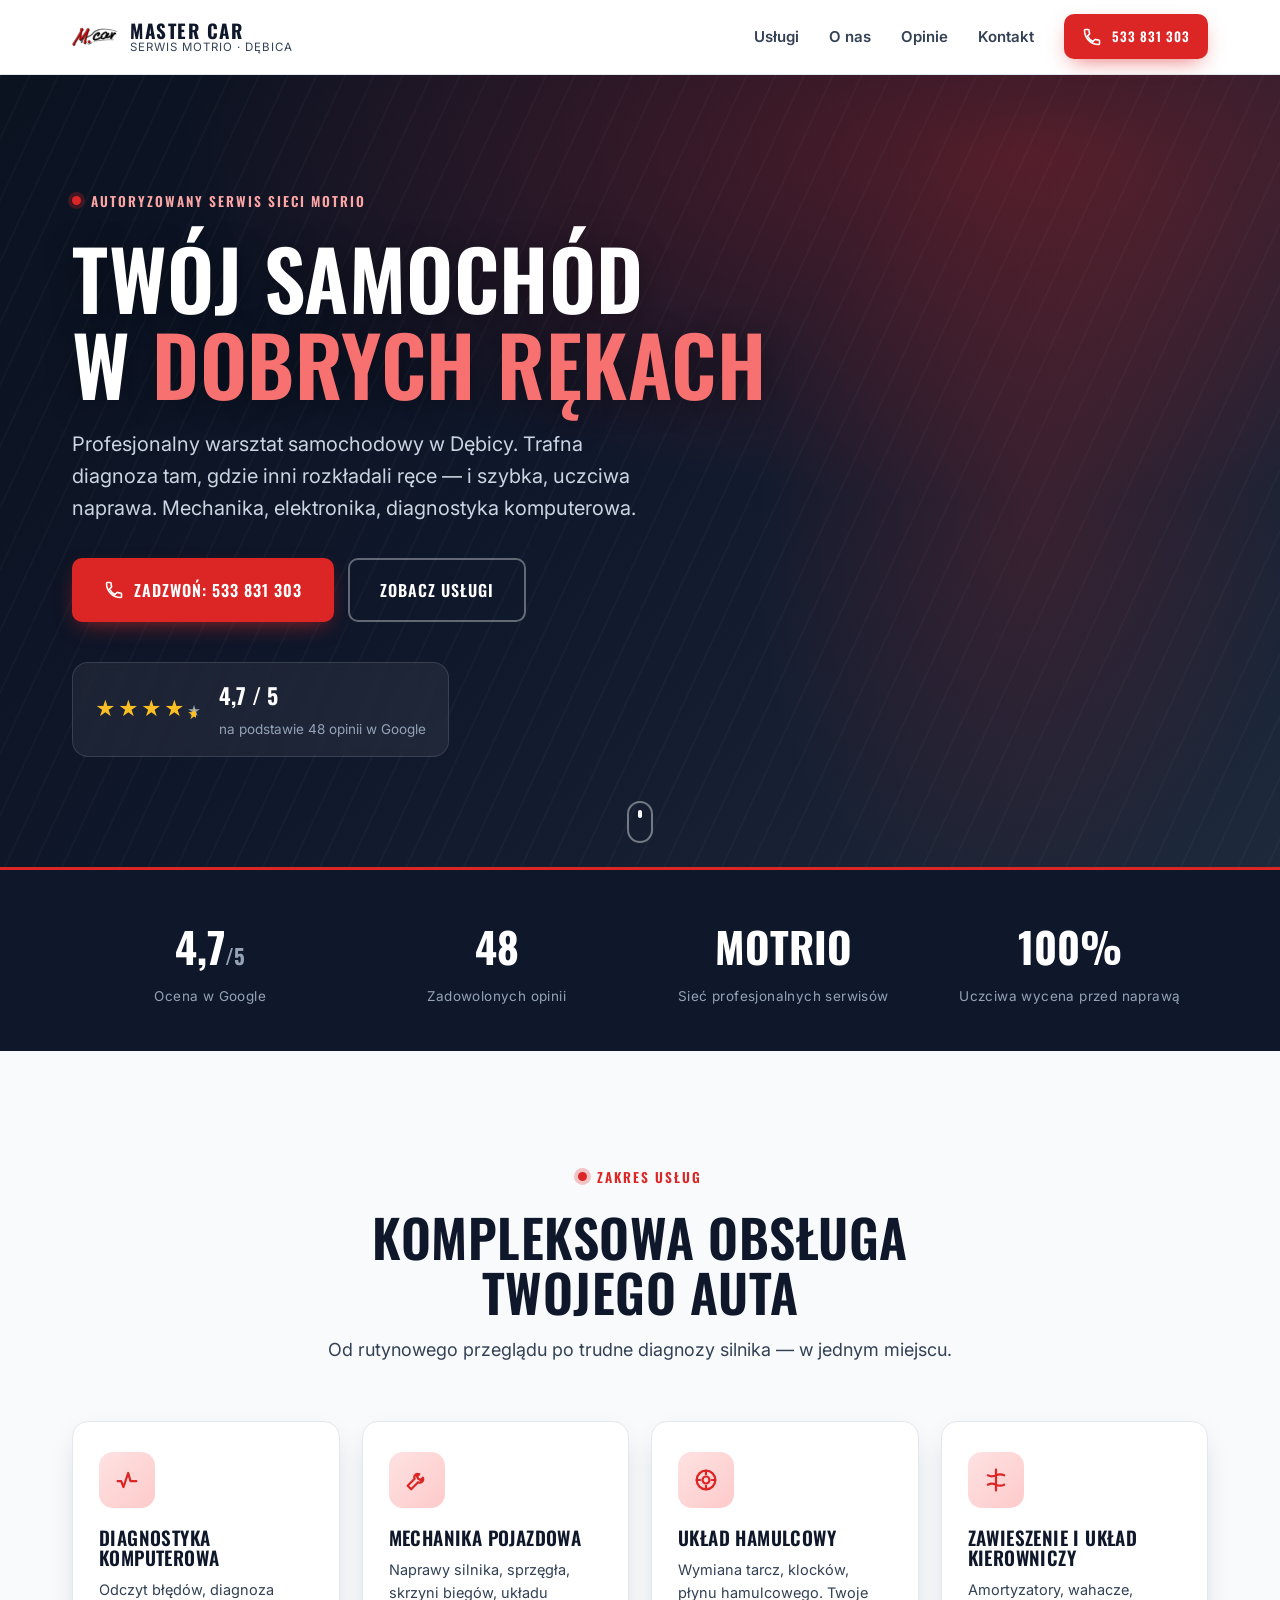
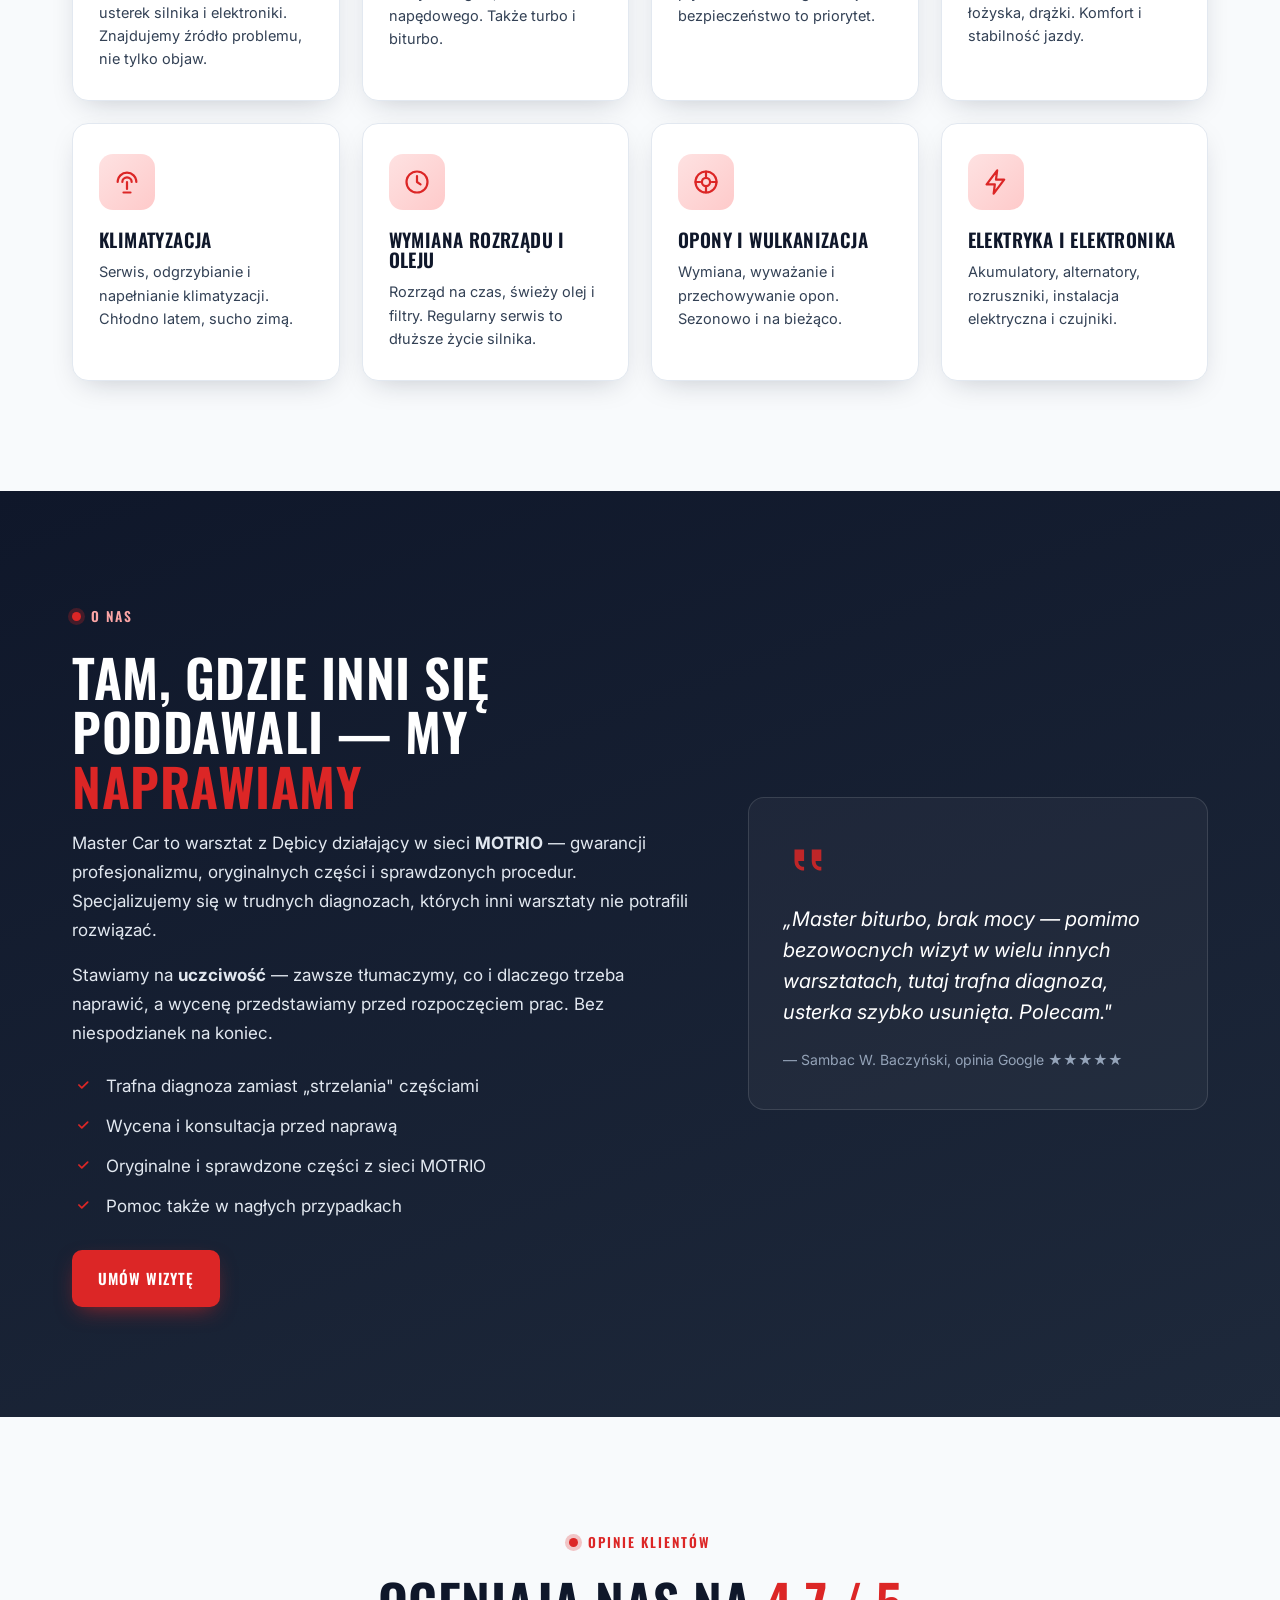
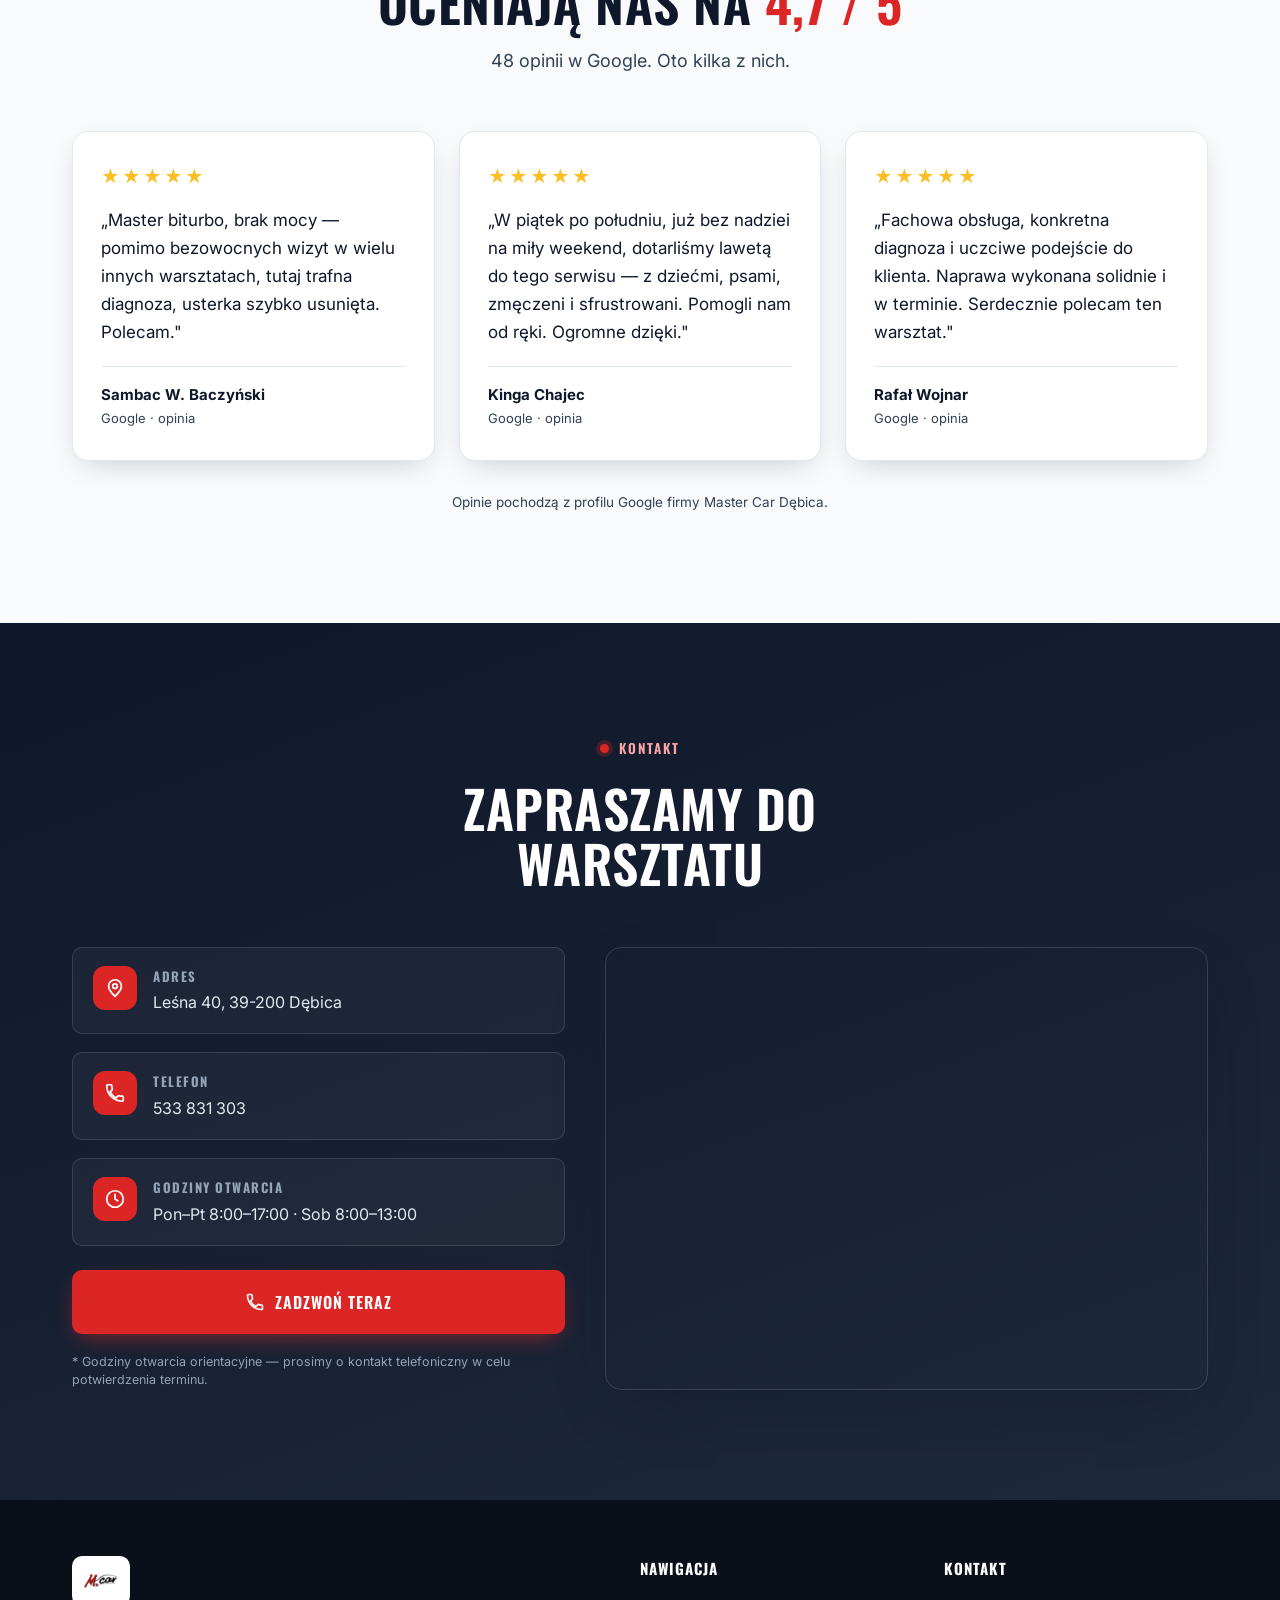
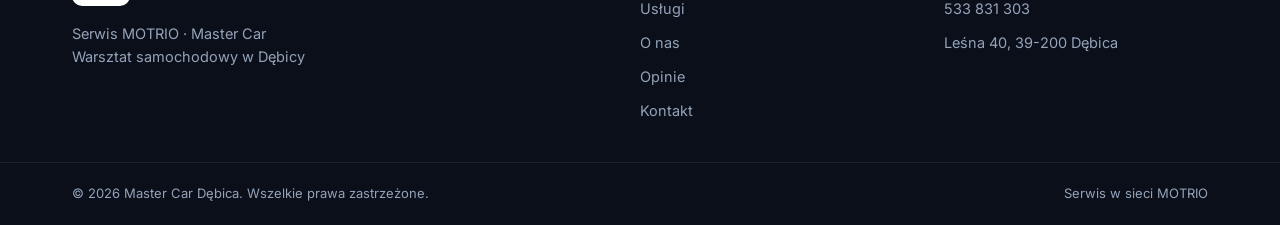
==== index.html @ 5bd270a4 "Strona Serwis MOTRIO - Master Car Debica" ====
<!DOCTYPE html>
<html lang="pl">
<head>
<meta charset="UTF-8">
<meta name="viewport" content="width=device-width, initial-scale=1">
<title>Serwis MOTRIO · Master Car Dębica — Warsztat samochodowy</title>
<meta name="description" content="Master Car w Dębicy — autoryzowany serwis MOTRIO. Diagnostyka komputerowa, mechanika, hamulce, klimatyzacja, rozrząd, opony. Leśna 40, Dębica. Tel. 533 831 303. Ocena 4,7/5 w Google.">
<meta name="theme-color" content="#0F172A">

<meta property="og:title" content="Serwis MOTRIO · Master Car Dębica">
<meta property="og:description" content="Profesjonalny warsztat samochodowy w Dębicy. Trafna diagnoza, szybka naprawa. Ocena 4,7/5 w Google.">
<meta property="og:type" content="website">
<meta property="og:image" content="assets/logo.png">

<link rel="icon" type="image/png" href="assets/logo.png">
<link rel="preconnect" href="https://fonts.googleapis.com">
<link rel="preconnect" href="https://fonts.gstatic.com" crossorigin>
<link href="https://fonts.googleapis.com/css2?family=Inter:wght@400;500;600;700&family=Oswald:wght@500;600;700&display=swap" rel="stylesheet">
<link rel="stylesheet" href="styles.css">

<script type="application/ld+json">
{
  "@context": "https://schema.org",
  "@type": "AutoRepair",
  "name": "Serwis MOTRIO - Master Car Dębica",
  "image": "assets/logo.png",
  "telephone": "+48533831303",
  "address": {
    "@type": "PostalAddress",
    "streetAddress": "Leśna 40",
    "postalCode": "39-200",
    "addressLocality": "Dębica",
    "addressCountry": "PL"
  },
  "aggregateRating": {
    "@type": "AggregateRating",
    "ratingValue": "4.7",
    "reviewCount": "48"
  },
  "priceRange": "$$"
}
</script>
</head>
<body>

<!-- ========== NAV ========== -->
<header class="nav" id="top">
  <div class="container nav__inner">
    <a href="#top" class="brand" aria-label="Master Car — strona główna">
      <img src="assets/logo.png" alt="Logo M.car — Master Car Dębica" class="brand__logo">
      <span class="brand__text">
        <strong>MASTER CAR</strong>
        <small>Serwis MOTRIO · Dębica</small>
      </span>
    </a>

    <nav class="nav__links" id="menu" aria-label="Menu główne">
      <a href="#uslugi">Usługi</a>
      <a href="#o-nas">O nas</a>
      <a href="#opinie">Opinie</a>
      <a href="#kontakt">Kontakt</a>
      <a href="tel:+48533831303" class="btn btn--accent btn--sm nav__cta">
        <svg viewBox="0 0 24 24" aria-hidden="true" class="ico"><path d="M6.6 10.8a15.5 15.5 0 0 0 6.6 6.6l2.2-2.2a1 1 0 0 1 1-.24 11.4 11.4 0 0 0 3.6.58 1 1 0 0 1 1 1V20a1 1 0 0 1-1 1A17 17 0 0 1 3 4a1 1 0 0 1 1-1h3.5a1 1 0 0 1 1 1 11.4 11.4 0 0 0 .58 3.6 1 1 0 0 1-.24 1z"/></svg>
        533 831 303
      </a>
    </nav>

    <button class="nav__toggle" id="navToggle" aria-label="Otwórz menu" aria-expanded="false" aria-controls="menu">
      <span></span><span></span><span></span>
    </button>
  </div>
</header>

<main>

<!-- ========== HERO ========== -->
<section class="hero">
  <div class="hero__bg" aria-hidden="true"></div>
  <div class="container hero__inner">
    <div class="reveal">
      <span class="eyebrow"><span class="dot"></span> Autoryzowany serwis sieci MOTRIO</span>
      <h1 class="hero__title">Twój samochód<br>w <span class="accent">dobrych rękach</span></h1>
      <p class="hero__lead">
        Profesjonalny warsztat samochodowy w Dębicy. Trafna diagnoza tam, gdzie inni
        rozkładali ręce — i szybka, uczciwa naprawa. Mechanika, elektronika, diagnostyka komputerowa.
      </p>
      <div class="hero__actions">
        <a href="tel:+48533831303" class="btn btn--accent btn--lg">
          <svg viewBox="0 0 24 24" aria-hidden="true" class="ico"><path d="M6.6 10.8a15.5 15.5 0 0 0 6.6 6.6l2.2-2.2a1 1 0 0 1 1-.24 11.4 11.4 0 0 0 3.6.58 1 1 0 0 1 1 1V20a1 1 0 0 1-1 1A17 17 0 0 1 3 4a1 1 0 0 1 1-1h3.5a1 1 0 0 1 1 1 11.4 11.4 0 0 0 .58 3.6 1 1 0 0 1-.24 1z"/></svg>
          Zadzwoń: 533 831 303
        </a>
        <a href="#uslugi" class="btn btn--ghost btn--lg">Zobacz usługi</a>
      </div>

      <div class="hero__rating">
        <div class="stars" aria-hidden="true">★★★★<span class="stars__half">★</span></div>
        <div>
          <strong>4,7 / 5</strong>
          <span>na podstawie 48 opinii w Google</span>
        </div>
      </div>
    </div>
  </div>
  <a href="#zaufanie" class="scrolldown" aria-label="Przewiń w dół"><span></span></a>
</section>

<!-- ========== TRUST BAR ========== -->
<section class="trust" id="zaufanie">
  <div class="container trust__grid">
    <div class="trust__item reveal">
      <span class="trust__num">4,7<small>/5</small></span>
      <span class="trust__label">Ocena w Google</span>
    </div>
    <div class="trust__item reveal">
      <span class="trust__num">48</span>
      <span class="trust__label">Zadowolonych opinii</span>
    </div>
    <div class="trust__item reveal">
      <span class="trust__num">MOTRIO</span>
      <span class="trust__label">Sieć profesjonalnych serwisów</span>
    </div>
    <div class="trust__item reveal">
      <span class="trust__num">100%</span>
      <span class="trust__label">Uczciwa wycena przed naprawą</span>
    </div>
  </div>
</section>

<!-- ========== USŁUGI ========== -->
<section class="section" id="uslugi">
  <div class="container">
    <header class="section__head reveal">
      <span class="eyebrow"><span class="dot"></span> Zakres usług</span>
      <h2 class="section__title">Kompleksowa obsługa<br>Twojego auta</h2>
      <p class="section__sub">Od rutynowego przeglądu po trudne diagnozy silnika — w jednym miejscu.</p>
    </header>

    <div class="cards">
      <article class="card reveal">
        <div class="card__ico"><svg viewBox="0 0 24 24" aria-hidden="true"><path d="M4 13h3l2 5 4-12 2 7h5"/></svg></div>
        <h3>Diagnostyka komputerowa</h3>
        <p>Odczyt błędów, diagnoza usterek silnika i elektroniki. Znajdujemy źródło problemu, nie tylko objaw.</p>
      </article>

      <article class="card reveal">
        <div class="card__ico"><svg viewBox="0 0 24 24" aria-hidden="true"><path d="M14 7a3 3 0 0 0-4 4l-6 6 3 3 6-6a3 3 0 0 0 4-4l-2 2-2-1-1-2 2-2z"/></svg></div>
        <h3>Mechanika pojazdowa</h3>
        <p>Naprawy silnika, sprzęgła, skrzyni biegów, układu napędowego. Także turbo i biturbo.</p>
      </article>

      <article class="card reveal">
        <div class="card__ico"><svg viewBox="0 0 24 24" aria-hidden="true"><circle cx="12" cy="12" r="8"/><circle cx="12" cy="12" r="3"/><path d="M12 4v3M12 17v3M4 12h3M17 12h3"/></svg></div>
        <h3>Układ hamulcowy</h3>
        <p>Wymiana tarcz, klocków, płynu hamulcowego. Twoje bezpieczeństwo to priorytet.</p>
      </article>

      <article class="card reveal">
        <div class="card__ico"><svg viewBox="0 0 24 24" aria-hidden="true"><path d="M12 3v18M5 8c2 1 5 1 7 0s5-1 7 0M5 16c2-1 5-1 7 0s5 1 7 0"/></svg></div>
        <h3>Zawieszenie i układ kierowniczy</h3>
        <p>Amortyzatory, wahacze, łożyska, drążki. Komfort i stabilność jazdy.</p>
      </article>

      <article class="card reveal">
        <div class="card__ico"><svg viewBox="0 0 24 24" aria-hidden="true"><path d="M4 12a8 8 0 0 1 16 0M8 12a4 4 0 0 1 8 0M12 12v6M9 21h6"/></svg></div>
        <h3>Klimatyzacja</h3>
        <p>Serwis, odgrzybianie i napełnianie klimatyzacji. Chłodno latem, sucho zimą.</p>
      </article>

      <article class="card reveal">
        <div class="card__ico"><svg viewBox="0 0 24 24" aria-hidden="true"><circle cx="12" cy="12" r="9"/><path d="M12 7v5l3 2"/></svg></div>
        <h3>Wymiana rozrządu i oleju</h3>
        <p>Rozrząd na czas, świeży olej i filtry. Regularny serwis to dłuższe życie silnika.</p>
      </article>

      <article class="card reveal">
        <div class="card__ico"><svg viewBox="0 0 24 24" aria-hidden="true"><circle cx="12" cy="12" r="9"/><circle cx="12" cy="12" r="3.5"/><path d="M12 3v4M12 17v4M3 12h4M17 12h4"/></svg></div>
        <h3>Opony i wulkanizacja</h3>
        <p>Wymiana, wyważanie i przechowywanie opon. Sezonowo i na bieżąco.</p>
      </article>

      <article class="card reveal">
        <div class="card__ico"><svg viewBox="0 0 24 24" aria-hidden="true"><path d="M13 2 4 14h7l-1 8 9-12h-7z"/></svg></div>
        <h3>Elektryka i elektronika</h3>
        <p>Akumulatory, alternatory, rozruszniki, instalacja elektryczna i czujniki.</p>
      </article>
    </div>
  </div>
</section>

<!-- ========== O NAS ========== -->
<section class="section section--dark" id="o-nas">
  <div class="container about">
    <div class="about__text reveal">
      <span class="eyebrow"><span class="dot"></span> O nas</span>
      <h2 class="section__title">Tam, gdzie inni się<br>poddawali — my <span class="accent">naprawiamy</span></h2>
      <p>
        Master Car to warsztat z Dębicy działający w sieci <strong>MOTRIO</strong> — gwarancji
        profesjonalizmu, oryginalnych części i sprawdzonych procedur. Specjalizujemy się
        w trudnych diagnozach, których inni warsztaty nie potrafili rozwiązać.
      </p>
      <p>
        Stawiamy na <strong>uczciwość</strong> — zawsze tłumaczymy, co i dlaczego trzeba naprawić,
        a wycenę przedstawiamy przed rozpoczęciem prac. Bez niespodzianek na koniec.
      </p>
      <ul class="checks">
        <li>Trafna diagnoza zamiast „strzelania" częściami</li>
        <li>Wycena i konsultacja przed naprawą</li>
        <li>Oryginalne i sprawdzone części z sieci MOTRIO</li>
        <li>Pomoc także w nagłych przypadkach</li>
      </ul>
      <a href="#kontakt" class="btn btn--accent">Umów wizytę</a>
    </div>
    <aside class="about__card reveal">
      <div class="quote">
        <svg viewBox="0 0 24 24" aria-hidden="true" class="quote__mark"><path d="M7 7h4v6H8c0 2 1 3 3 3v2c-3 0-5-2-5-5V7zm9 0h4v6h-3c0 2 1 3 3 3v2c-3 0-5-2-5-5V7z"/></svg>
        <p>„Master biturbo, brak mocy — pomimo bezowocnych wizyt w wielu innych warsztatach,
        tutaj trafna diagnoza, usterka szybko usunięta. Polecam."</p>
        <footer>— Sambac W. Baczyński, opinia Google ★★★★★</footer>
      </div>
    </aside>
  </div>
</section>

<!-- ========== OPINIE ========== -->
<section class="section" id="opinie">
  <div class="container">
    <header class="section__head reveal">
      <span class="eyebrow"><span class="dot"></span> Opinie klientów</span>
      <h2 class="section__title">Oceniają nas na <span class="accent">4,7 / 5</span></h2>
      <p class="section__sub">48 opinii w Google. Oto kilka z nich.</p>
    </header>

    <div class="reviews">
      <article class="review reveal">
        <div class="stars" aria-hidden="true">★★★★★</div>
        <p>„Master biturbo, brak mocy — pomimo bezowocnych wizyt w wielu innych warsztatach,
        tutaj trafna diagnoza, usterka szybko usunięta. Polecam."</p>
        <footer><strong>Sambac W. Baczyński</strong><span>Google · opinia</span></footer>
      </article>

      <article class="review reveal">
        <div class="stars" aria-hidden="true">★★★★★</div>
        <p>„W piątek po południu, już bez nadziei na miły weekend, dotarliśmy lawetą do tego
        serwisu — z dziećmi, psami, zmęczeni i sfrustrowani. Pomogli nam od ręki. Ogromne dzięki."</p>
        <footer><strong>Kinga Chajec</strong><span>Google · opinia</span></footer>
      </article>

      <article class="review reveal">
        <div class="stars" aria-hidden="true">★★★★★</div>
        <p>„Fachowa obsługa, konkretna diagnoza i uczciwe podejście do klienta. Naprawa wykonana
        solidnie i w terminie. Serdecznie polecam ten warsztat."</p>
        <footer><strong>Rafał Wojnar</strong><span>Google · opinia</span></footer>
      </article>
    </div>
    <p class="reviews__note reveal">Opinie pochodzą z profilu Google firmy Master Car Dębica.</p>
  </div>
</section>

<!-- ========== KONTAKT ========== -->
<section class="section section--dark" id="kontakt">
  <div class="container">
    <header class="section__head reveal">
      <span class="eyebrow"><span class="dot"></span> Kontakt</span>
      <h2 class="section__title">Zapraszamy do<br>warsztatu</h2>
    </header>

    <div class="contact">
      <div class="contact__info reveal">
        <a class="info" href="https://maps.google.com/?q=Le%C5%9Bna+40,+39-200+D%C4%99bica" target="_blank" rel="noopener">
          <span class="info__ico"><svg viewBox="0 0 24 24" aria-hidden="true"><path d="M12 21s7-6.5 7-11a7 7 0 0 0-14 0c0 4.5 7 11 7 11z"/><circle cx="12" cy="10" r="2.5"/></svg></span>
          <span><strong>Adres</strong>Leśna 40, 39-200 Dębica</span>
        </a>
        <a class="info" href="tel:+48533831303">
          <span class="info__ico"><svg viewBox="0 0 24 24" aria-hidden="true"><path d="M6.6 10.8a15.5 15.5 0 0 0 6.6 6.6l2.2-2.2a1 1 0 0 1 1-.24 11.4 11.4 0 0 0 3.6.58 1 1 0 0 1 1 1V20a1 1 0 0 1-1 1A17 17 0 0 1 3 4a1 1 0 0 1 1-1h3.5a1 1 0 0 1 1 1 11.4 11.4 0 0 0 .58 3.6 1 1 0 0 1-.24 1z"/></svg></span>
          <span><strong>Telefon</strong>533 831 303</span>
        </a>
        <div class="info">
          <span class="info__ico"><svg viewBox="0 0 24 24" aria-hidden="true"><circle cx="12" cy="12" r="9"/><path d="M12 7v5l3 2"/></svg></span>
          <span><strong>Godziny otwarcia</strong>Pon–Pt 8:00–17:00 · Sob 8:00–13:00</span>
        </div>
        <a href="tel:+48533831303" class="btn btn--accent btn--lg contact__cta">
          <svg viewBox="0 0 24 24" aria-hidden="true" class="ico"><path d="M6.6 10.8a15.5 15.5 0 0 0 6.6 6.6l2.2-2.2a1 1 0 0 1 1-.24 11.4 11.4 0 0 0 3.6.58 1 1 0 0 1 1 1V20a1 1 0 0 1-1 1A17 17 0 0 1 3 4a1 1 0 0 1 1-1h3.5a1 1 0 0 1 1 1 11.4 11.4 0 0 0 .58 3.6 1 1 0 0 1-.24 1z"/></svg>
          Zadzwoń teraz
        </a>
        <p class="contact__small">* Godziny otwarcia orientacyjne — prosimy o kontakt telefoniczny w celu potwierdzenia terminu.</p>
      </div>

      <div class="contact__map reveal">
        <iframe
          title="Mapa dojazdu — Master Car, Leśna 40, Dębica"
          src="https://www.google.com/maps?q=Le%C5%9Bna%2040,%2039-200%20D%C4%99bica&output=embed"
          loading="lazy" referrerpolicy="no-referrer-when-downgrade"></iframe>
      </div>
    </div>
  </div>
</section>

</main>

<!-- ========== FOOTER ========== -->
<footer class="footer">
  <div class="container footer__inner">
    <div class="footer__brand">
      <img src="assets/logo.png" alt="Master Car" class="footer__logo">
      <p>Serwis MOTRIO · Master Car<br>Warsztat samochodowy w Dębicy</p>
    </div>
    <div class="footer__col">
      <strong>Nawigacja</strong>
      <a href="#uslugi">Usługi</a>
      <a href="#o-nas">O nas</a>
      <a href="#opinie">Opinie</a>
      <a href="#kontakt">Kontakt</a>
    </div>
    <div class="footer__col">
      <strong>Kontakt</strong>
      <a href="tel:+48533831303">533 831 303</a>
      <a href="https://maps.google.com/?q=Le%C5%9Bna+40,+39-200+D%C4%99bica" target="_blank" rel="noopener">Leśna 40, 39-200 Dębica</a>
    </div>
  </div>
  <div class="footer__bar">
    <div class="container">
      <span>© <span id="year"></span> Master Car Dębica. Wszelkie prawa zastrzeżone.</span>
      <span>Serwis w sieci MOTRIO</span>
    </div>
  </div>
</footer>

<script src="script.js"></script>
</body>
</html>
---- styles.css ----
/* ============================================================
   Master Car · Serwis MOTRIO Dębica — styles
   ============================================================ */
:root{
  --primary:#1E293B;
  --primary-d:#0F172A;
  --secondary:#334155;
  --accent:#DC2626;
  --accent-d:#B91C1C;
  --bg:#F8FAFC;
  --fg:#0F172A;
  --muted:#E9EDF1;
  --border:#E2E8F0;
  --on-dark:#E2E8F0;
  --on-dark-mut:#94A3B8;
  --star:#FBBF24;
  --shadow:0 10px 30px -12px rgba(15,23,42,.25);
  --shadow-lg:0 24px 60px -20px rgba(15,23,42,.45);
  --radius:16px;
  --radius-sm:10px;
  --maxw:1180px;
  --ease:cubic-bezier(.22,.61,.36,1);
}

*{box-sizing:border-box;margin:0;padding:0}
html{scroll-behavior:smooth;-webkit-text-size-adjust:100%}
body{
  font-family:'Inter',system-ui,-apple-system,Segoe UI,Roboto,sans-serif;
  color:var(--fg);background:var(--bg);
  line-height:1.65;font-size:17px;
  overflow-x:hidden;
}
img{max-width:100%;display:block}
a{color:inherit;text-decoration:none}
h1,h2,h3{font-family:'Oswald',Impact,sans-serif;font-weight:600;line-height:1.05;letter-spacing:.5px;text-transform:uppercase}
.container{width:100%;max-width:var(--maxw);margin:0 auto;padding:0 22px}
.ico{width:20px;height:20px;flex:none}
svg{stroke:currentColor;fill:none;stroke-width:1.9;stroke-linecap:round;stroke-linejoin:round}

/* ---------- Buttons ---------- */
.btn{
  display:inline-flex;align-items:center;gap:10px;justify-content:center;
  font-family:'Oswald',sans-serif;font-weight:600;letter-spacing:1px;text-transform:uppercase;
  font-size:15px;padding:14px 24px;border-radius:var(--radius-sm);
  cursor:pointer;border:2px solid transparent;
  transition:transform .2s var(--ease),background .25s var(--ease),box-shadow .25s var(--ease),color .25s var(--ease);
  will-change:transform;
}
.btn:focus-visible{outline:3px solid var(--accent);outline-offset:3px}
.btn--accent{background:var(--accent);color:#fff;box-shadow:0 8px 22px -8px rgba(220,38,38,.7)}
.btn--accent:hover{background:var(--accent-d);transform:translateY(-2px);box-shadow:0 14px 30px -8px rgba(220,38,38,.75)}
.btn--ghost{background:transparent;color:#fff;border-color:rgba(255,255,255,.35)}
.btn--ghost:hover{background:rgba(255,255,255,.12);border-color:#fff;transform:translateY(-2px)}
.btn--lg{padding:17px 30px;font-size:16px}
.btn--sm{padding:10px 16px;font-size:13px}

/* ---------- Nav ---------- */
.nav{
  position:sticky;top:0;z-index:100;
  background:rgba(255,255,255,.88);backdrop-filter:blur(12px);
  border-bottom:1px solid var(--border);
  transition:box-shadow .3s var(--ease);
}
.nav.is-scrolled{box-shadow:0 6px 24px -16px rgba(15,23,42,.5)}
.nav__inner{display:flex;align-items:center;justify-content:space-between;height:74px}
.brand{display:flex;align-items:center;gap:12px}
.brand__logo{height:46px;width:auto}
.brand__text{display:flex;flex-direction:column;line-height:1.1}
.brand__text strong{font-family:'Oswald',sans-serif;font-size:19px;letter-spacing:1.5px;color:var(--primary-d)}
.brand__text small{font-size:11.5px;letter-spacing:1px;color:var(--secondary);text-transform:uppercase}
.nav__links{display:flex;align-items:center;gap:30px}
.nav__links>a:not(.btn){font-weight:600;font-size:15px;color:var(--secondary);position:relative;padding:4px 0;transition:color .2s}
.nav__links>a:not(.btn)::after{content:"";position:absolute;left:0;bottom:-2px;width:0;height:2px;background:var(--accent);transition:width .25s var(--ease)}
.nav__links>a:not(.btn):hover{color:var(--primary-d)}
.nav__links>a:not(.btn):hover::after{width:100%}
.nav__toggle{display:none;flex-direction:column;gap:5px;background:none;border:0;cursor:pointer;padding:10px}
.nav__toggle span{width:26px;height:2.5px;background:var(--primary-d);border-radius:2px;transition:.3s var(--ease)}
.nav__toggle[aria-expanded="true"] span:nth-child(1){transform:translateY(7.5px) rotate(45deg)}
.nav__toggle[aria-expanded="true"] span:nth-child(2){opacity:0}
.nav__toggle[aria-expanded="true"] span:nth-child(3){transform:translateY(-7.5px) rotate(-45deg)}

/* ---------- Hero ---------- */
.hero{position:relative;color:#fff;overflow:hidden;display:flex;align-items:center;min-height:clamp(560px,88vh,820px)}
.hero__bg{
  position:absolute;inset:0;z-index:0;
  background:
    radial-gradient(120% 80% at 80% 10%,rgba(220,38,38,.32),transparent 55%),
    linear-gradient(135deg,#0B1220 0%,#0F172A 45%,#1E293B 100%);
}
.hero__bg::before{
  content:"";position:absolute;inset:0;
  background-image:repeating-linear-gradient(115deg,rgba(255,255,255,.04) 0 2px,transparent 2px 26px);
  opacity:.6;
}
.hero__bg::after{
  content:"";position:absolute;right:-12%;bottom:-30%;width:62%;height:150%;
  background:radial-gradient(closest-side,rgba(220,38,38,.18),transparent 70%);
  transform:rotate(8deg);
}
.hero__inner{position:relative;z-index:2;padding:90px 22px}
.hero__inner>div{max-width:760px}
.eyebrow{display:inline-flex;align-items:center;gap:10px;font-family:'Oswald',sans-serif;
  font-size:13.5px;letter-spacing:2px;text-transform:uppercase;color:#fca5a5;font-weight:600;margin-bottom:22px}
.section--dark .eyebrow,.hero .eyebrow{color:#fca5a5}
.section:not(.section--dark) .eyebrow{color:var(--accent)}
.dot{width:9px;height:9px;border-radius:50%;background:var(--accent);box-shadow:0 0 0 4px rgba(220,38,38,.25);animation:pulse 2.4s infinite}
@keyframes pulse{50%{box-shadow:0 0 0 8px rgba(220,38,38,0)}}
.hero__title{font-size:clamp(40px,7vw,82px);margin-bottom:22px;text-shadow:0 4px 30px rgba(0,0,0,.4)}
.accent{color:var(--accent)}
.hero .accent{color:#f87171}
.hero__lead{font-size:clamp(16px,2.1vw,20px);color:#cbd5e1;max-width:600px;margin-bottom:34px;line-height:1.6}
.hero__actions{display:flex;flex-wrap:wrap;gap:14px;margin-bottom:40px}
.hero__rating{display:inline-flex;align-items:center;gap:16px;background:rgba(255,255,255,.06);
  border:1px solid rgba(255,255,255,.12);padding:14px 22px;border-radius:var(--radius);backdrop-filter:blur(4px)}
.hero__rating strong{display:block;font-family:'Oswald',sans-serif;font-size:22px}
.hero__rating span{font-size:13.5px;color:var(--on-dark-mut)}
.stars{color:var(--star);font-size:20px;letter-spacing:2px;position:relative}
.stars__half{position:relative;color:rgba(251,191,36,.35)}
.stars__half::before{content:"★";position:absolute;left:0;top:0;width:.7em;overflow:hidden;color:var(--star)}
.scrolldown{position:absolute;left:50%;bottom:24px;transform:translateX(-50%);z-index:3;width:26px;height:42px;
  border:2px solid rgba(255,255,255,.4);border-radius:14px;display:flex;justify-content:center}
.scrolldown span{width:4px;height:8px;background:#fff;border-radius:2px;margin-top:7px;animation:scrolldot 1.8s infinite}
@keyframes scrolldot{0%{opacity:0;transform:translateY(-4px)}40%{opacity:1}80%,100%{opacity:0;transform:translateY:(10px)}}

/* ---------- Trust bar ---------- */
.trust{background:var(--primary-d);border-top:3px solid var(--accent)}
.trust__grid{display:grid;grid-template-columns:repeat(4,1fr);gap:10px;padding:34px 22px}
.trust__item{text-align:center;color:#fff;padding:8px}
.trust__num{display:block;font-family:'Oswald',sans-serif;font-size:clamp(28px,4vw,42px);font-weight:700;color:#fff}
.trust__num small{font-size:.5em;color:var(--on-dark-mut)}
.trust__label{font-size:13.5px;color:var(--on-dark-mut);letter-spacing:.4px}

/* ---------- Sections ---------- */
.section{padding:clamp(64px,9vw,110px) 0}
.section--dark{background:linear-gradient(160deg,#0F172A,#1E293B);color:var(--on-dark)}
.section__head{max-width:680px;margin:0 auto 56px;text-align:center}
.section__title{font-size:clamp(30px,5vw,52px);color:var(--primary-d)}
.section--dark .section__title{color:#fff}
.section__sub{margin-top:16px;font-size:18px;color:var(--secondary)}
.section--dark .section__sub{color:var(--on-dark-mut)}

/* ---------- Cards (usługi) ---------- */
.cards{display:grid;grid-template-columns:repeat(4,1fr);gap:22px}
.card{
  background:#fff;border:1px solid var(--border);border-radius:var(--radius);padding:30px 26px;
  box-shadow:var(--shadow);transition:transform .3s var(--ease),box-shadow .3s var(--ease),border-color .3s;
  position:relative;overflow:hidden;
}
.card::before{content:"";position:absolute;left:0;top:0;height:3px;width:0;background:var(--accent);transition:width .35s var(--ease)}
.card:hover{transform:translateY(-6px);box-shadow:var(--shadow-lg);border-color:transparent}
.card:hover::before{width:100%}
.card__ico{width:56px;height:56px;border-radius:14px;display:flex;align-items:center;justify-content:center;
  background:linear-gradient(135deg,#FEE2E2,#FECACA);color:var(--accent);margin-bottom:20px;transition:.3s var(--ease)}
.card__ico svg{width:28px;height:28px}
.card:hover .card__ico{background:var(--accent);color:#fff;transform:rotate(-6deg) scale(1.05)}
.card h3{font-size:19px;margin-bottom:10px;color:var(--primary-d);letter-spacing:.4px}
.card p{font-size:14.5px;color:var(--secondary);line-height:1.6;text-transform:none;font-family:'Inter',sans-serif;font-weight:400}

/* ---------- About ---------- */
.about{display:grid;grid-template-columns:1.15fr .85fr;gap:54px;align-items:center}
.about__text p{margin:16px 0;color:var(--on-dark);line-height:1.7}
.about__text .section__title{margin-bottom:8px}
.checks{list-style:none;margin:24px 0 30px;display:grid;gap:12px}
.checks li{position:relative;padding-left:34px;color:var(--on-dark)}
.checks li::before{content:"";position:absolute;left:0;top:2px;width:22px;height:22px;border-radius:50%;
  background:var(--accent);
  -webkit-mask:url("data:image/svg+xml,%3Csvg xmlns='http://www.w3.org/2000/svg' viewBox='0 0 24 24' fill='none' stroke='white' stroke-width='3' stroke-linecap='round' stroke-linejoin='round'%3E%3Cpath d='M5 12l5 5L20 7'/%3E%3C/svg%3E") center/14px no-repeat;
          mask:url("data:image/svg+xml,%3Csvg xmlns='http://www.w3.org/2000/svg' viewBox='0 0 24 24' fill='none' stroke='white' stroke-width='3' stroke-linecap='round' stroke-linejoin='round'%3E%3Cpath d='M5 12l5 5L20 7'/%3E%3C/svg%3E") center/14px no-repeat;
}
.about__card{background:rgba(255,255,255,.04);border:1px solid rgba(255,255,255,.12);border-radius:var(--radius);padding:38px 34px;position:relative}
.quote__mark{width:46px;height:46px;color:var(--accent);opacity:.85;margin-bottom:14px;fill:var(--accent);stroke:none}
.quote p{font-size:20px;line-height:1.55;color:#fff;font-style:italic}
.quote footer{margin-top:20px;color:var(--on-dark-mut);font-size:14px;font-style:normal}

/* ---------- Reviews ---------- */
.reviews{display:grid;grid-template-columns:repeat(3,1fr);gap:24px}
.review{background:#fff;border:1px solid var(--border);border-radius:var(--radius);padding:30px 28px;box-shadow:var(--shadow);
  transition:transform .3s var(--ease),box-shadow .3s var(--ease)}
.review:hover{transform:translateY(-5px);box-shadow:var(--shadow-lg)}
.review .stars{font-size:18px;margin-bottom:14px}
.review p{color:var(--fg);line-height:1.65;margin-bottom:20px}
.review footer{display:flex;flex-direction:column;border-top:1px solid var(--border);padding-top:16px}
.review footer strong{color:var(--primary-d);font-size:15px}
.review footer span{font-size:13px;color:var(--secondary)}
.reviews__note{text-align:center;margin-top:30px;font-size:13.5px;color:var(--secondary)}

/* ---------- Contact ---------- */
.contact{display:grid;grid-template-columns:.9fr 1.1fr;gap:40px;align-items:stretch}
.contact__info{display:flex;flex-direction:column;gap:18px}
.info{display:flex;align-items:flex-start;gap:16px;background:rgba(255,255,255,.04);border:1px solid rgba(255,255,255,.12);
  border-radius:var(--radius-sm);padding:18px 20px;transition:.25s var(--ease)}
a.info:hover{background:rgba(255,255,255,.09);border-color:rgba(220,38,38,.5);transform:translateX(4px)}
.info__ico{width:44px;height:44px;flex:none;border-radius:12px;background:var(--accent);color:#fff;display:flex;align-items:center;justify-content:center}
.info__ico svg{width:22px;height:22px}
.info span:last-child{display:flex;flex-direction:column;color:var(--on-dark);font-size:16px}
.info strong{font-family:'Oswald',sans-serif;font-size:13px;letter-spacing:1.5px;text-transform:uppercase;color:var(--on-dark-mut);margin-bottom:2px}
.contact__cta{margin-top:6px}
.contact__small{font-size:12.5px;color:var(--on-dark-mut);line-height:1.5}
.contact__map{border-radius:var(--radius);overflow:hidden;border:1px solid rgba(255,255,255,.14);min-height:400px;box-shadow:var(--shadow-lg)}
.contact__map iframe{width:100%;height:100%;min-height:400px;border:0;filter:grayscale(.2) contrast(1.05)}

/* ---------- Footer ---------- */
.footer{background:#0A0F1A;color:var(--on-dark-mut)}
.footer__inner{display:grid;grid-template-columns:2fr 1fr 1fr;gap:40px;padding:56px 22px 40px}
.footer__logo{height:50px;background:#fff;padding:8px 12px;border-radius:10px;margin-bottom:16px}
.footer__brand p{font-size:14.5px;line-height:1.6}
.footer__col{display:flex;flex-direction:column;gap:10px}
.footer__col strong{color:#fff;font-family:'Oswald',sans-serif;letter-spacing:1px;text-transform:uppercase;font-size:15px;margin-bottom:6px}
.footer__col a{font-size:14.5px;transition:color .2s}
.footer__col a:hover{color:var(--accent)}
.footer__bar{border-top:1px solid rgba(255,255,255,.08)}
.footer__bar .container{display:flex;justify-content:space-between;flex-wrap:wrap;gap:10px;padding-top:20px;padding-bottom:20px;font-size:13px}

/* ---------- Reveal animation ---------- */
.reveal{opacity:0;transform:translateY(28px);transition:opacity .7s var(--ease),transform .7s var(--ease)}
.reveal.is-visible{opacity:1;transform:none}

/* ---------- Responsive ---------- */
@media (max-width:1024px){
  .cards{grid-template-columns:repeat(2,1fr)}
  .trust__grid{grid-template-columns:repeat(2,1fr);gap:24px}
  .reviews{grid-template-columns:1fr;max-width:620px;margin:0 auto}
  .about{grid-template-columns:1fr;gap:36px}
  .contact{grid-template-columns:1fr;gap:28px}
  .footer__inner{grid-template-columns:1fr 1fr}
}
@media (max-width:720px){
  .nav__links{
    position:fixed;inset:74px 0 auto 0;flex-direction:column;gap:0;
    background:#fff;border-bottom:1px solid var(--border);padding:8px 22px 22px;
    transform:translateY(-120%);transition:transform .35s var(--ease);box-shadow:var(--shadow-lg);
  }
  .nav__links.is-open{transform:translateY(0)}
  .nav__links>a:not(.btn){width:100%;padding:15px 0;border-bottom:1px solid var(--border)}
  .nav__cta{margin-top:14px;width:100%}
  .nav__toggle{display:flex}
  .brand__text small{display:none}
  .cards{grid-template-columns:1fr}
  .footer__inner{grid-template-columns:1fr;gap:30px}
  .hero__actions .btn{width:100%}
  .hero__rating{width:100%}
}
@media (max-width:380px){
  body{font-size:16px}
  .brand__logo{height:40px}
}

/* ---------- Reduced motion ---------- */
@media (prefers-reduced-motion:reduce){
  *{animation:none!important;transition-duration:.01ms!important}
  html{scroll-behavior:auto}
  .reveal{opacity:1;transform:none}
}
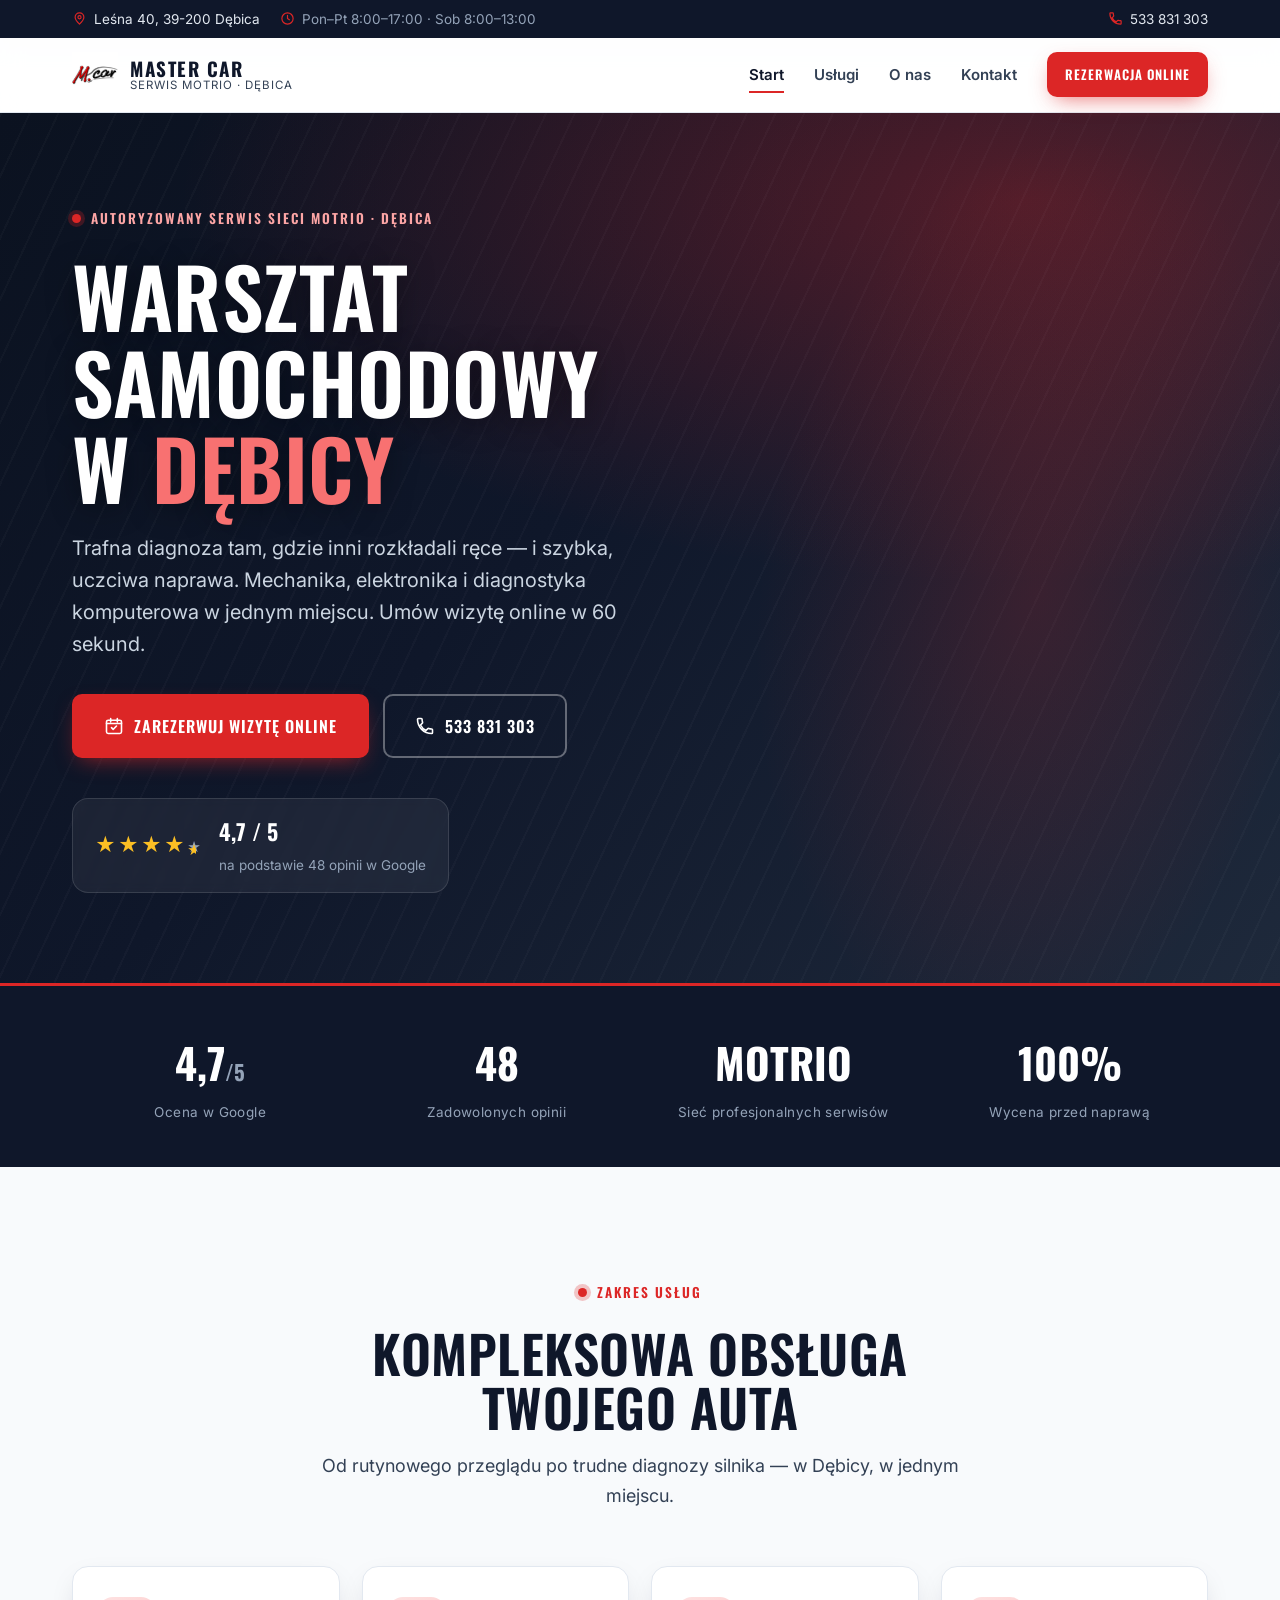
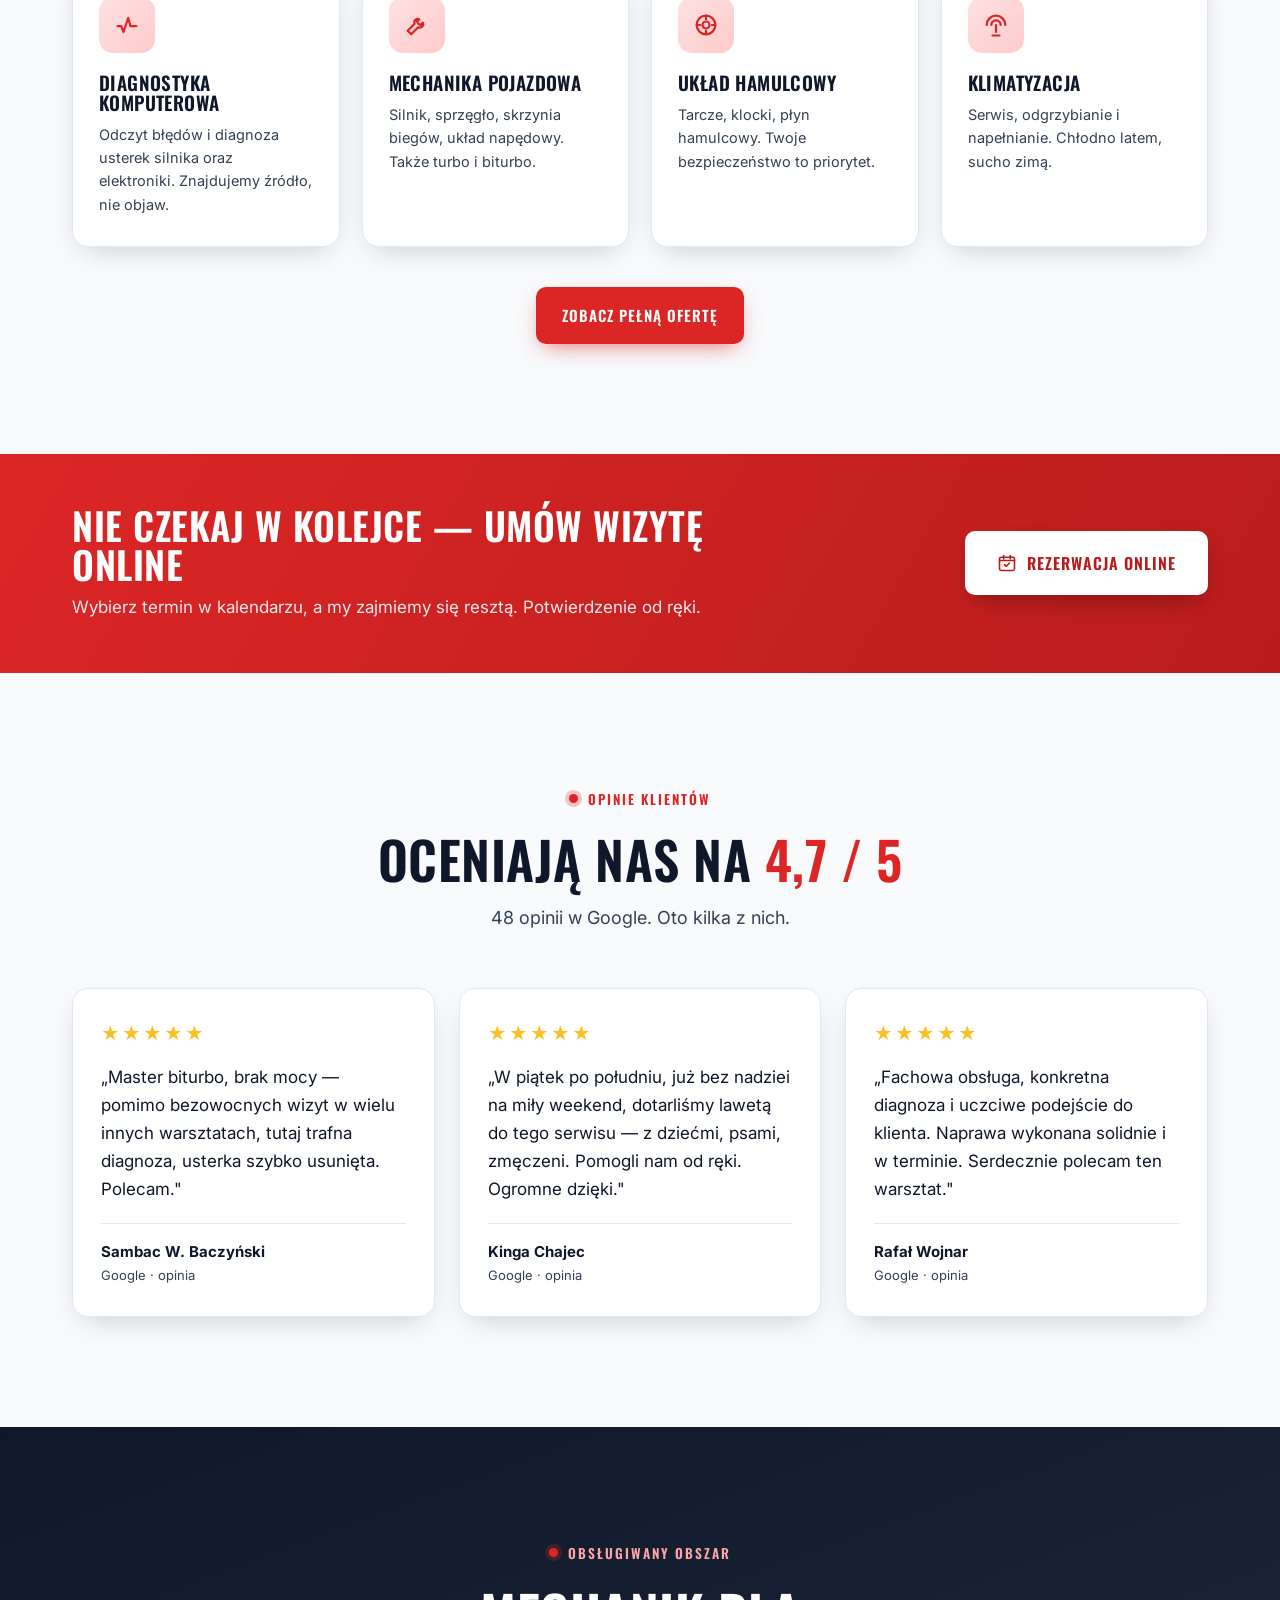
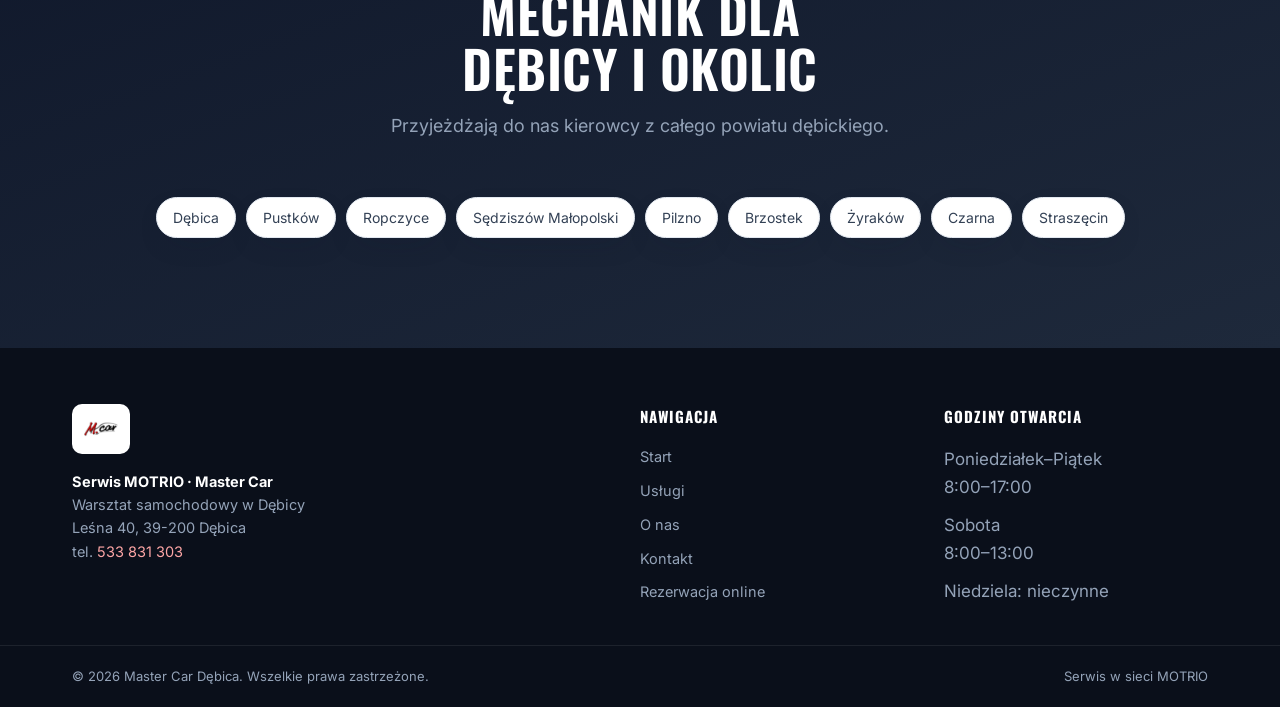
==== commit bbe24595: "Przebudowa na multipage + rezerwacja online (Cal.com) + lokalne SEO" ====
--- a/index.html
+++ b/index.html
@@ -3,318 +3,237 @@
 <head>
 <meta charset="UTF-8">
 <meta name="viewport" content="width=device-width, initial-scale=1">
-<title>Serwis MOTRIO · Master Car Dębica — Warsztat samochodowy</title>
-<meta name="description" content="Master Car w Dębicy — autoryzowany serwis MOTRIO. Diagnostyka komputerowa, mechanika, hamulce, klimatyzacja, rozrząd, opony. Leśna 40, Dębica. Tel. 533 831 303. Ocena 4,7/5 w Google.">
+<title>Warsztat samochodowy Dębica — Serwis MOTRIO · Master Car | Leśna 40</title>
+<meta name="description" content="Master Car Dębica — warsztat samochodowy i autoryzowany serwis MOTRIO. Diagnostyka komputerowa, mechanika, hamulce, klimatyzacja, rozrząd, opony. Leśna 40, Dębica. Tel. 533 831 303. Ocena 4,7/5. Rezerwacja online.">
+<link rel="canonical" href="https://master-car.pages.dev/">
 <meta name="theme-color" content="#0F172A">
-
-<meta property="og:title" content="Serwis MOTRIO · Master Car Dębica">
-<meta property="og:description" content="Profesjonalny warsztat samochodowy w Dębicy. Trafna diagnoza, szybka naprawa. Ocena 4,7/5 w Google.">
+<meta name="geo.region" content="PL-18">
+<meta name="geo.placename" content="Dębica">
+<meta name="geo.position" content="50.0516;21.4119">
+<meta name="ICBM" content="50.0516, 21.4119">
+<meta property="og:title" content="Warsztat samochodowy Dębica — Master Car · Serwis MOTRIO">
+<meta property="og:description" content="Profesjonalny warsztat w Dębicy. Trafna diagnoza, uczciwa naprawa. Rezerwacja wizyty online. Ocena 4,7/5.">
 <meta property="og:type" content="website">
-<meta property="og:image" content="assets/logo.png">
-
+<meta property="og:locale" content="pl_PL">
+<meta property="og:url" content="https://master-car.pages.dev/">
+<meta property="og:image" content="https://master-car.pages.dev/assets/logo.png">
 <link rel="icon" type="image/png" href="assets/logo.png">
 <link rel="preconnect" href="https://fonts.googleapis.com">
 <link rel="preconnect" href="https://fonts.gstatic.com" crossorigin>
 <link href="https://fonts.googleapis.com/css2?family=Inter:wght@400;500;600;700&family=Oswald:wght@500;600;700&display=swap" rel="stylesheet">
 <link rel="stylesheet" href="styles.css">
-
 <script type="application/ld+json">
 {
-  "@context": "https://schema.org",
-  "@type": "AutoRepair",
-  "name": "Serwis MOTRIO - Master Car Dębica",
-  "image": "assets/logo.png",
-  "telephone": "+48533831303",
-  "address": {
-    "@type": "PostalAddress",
-    "streetAddress": "Leśna 40",
-    "postalCode": "39-200",
-    "addressLocality": "Dębica",
-    "addressCountry": "PL"
-  },
-  "aggregateRating": {
-    "@type": "AggregateRating",
-    "ratingValue": "4.7",
-    "reviewCount": "48"
-  },
-  "priceRange": "$$"
+  "@context":"https://schema.org",
+  "@type":"AutoRepair",
+  "@id":"https://master-car.pages.dev/#business",
+  "name":"Serwis MOTRIO - Master Car Dębica",
+  "image":"https://master-car.pages.dev/assets/logo.png",
+  "url":"https://master-car.pages.dev/",
+  "telephone":"+48533831303",
+  "priceRange":"$$",
+  "address":{"@type":"PostalAddress","streetAddress":"Leśna 40","postalCode":"39-200","addressLocality":"Dębica","addressRegion":"podkarpackie","addressCountry":"PL"},
+  "geo":{"@type":"GeoCoordinates","latitude":50.0516,"longitude":21.4119},
+  "areaServed":[{"@type":"City","name":"Dębica"},{"@type":"City","name":"Pustków"},{"@type":"City","name":"Ropczyce"},{"@type":"City","name":"Sędziszów Małopolski"},{"@type":"City","name":"Pilzno"}],
+  "openingHoursSpecification":[
+    {"@type":"OpeningHoursSpecification","dayOfWeek":["Monday","Tuesday","Wednesday","Thursday","Friday"],"opens":"08:00","closes":"17:00"},
+    {"@type":"OpeningHoursSpecification","dayOfWeek":"Saturday","opens":"08:00","closes":"13:00"}
+  ],
+  "aggregateRating":{"@type":"AggregateRating","ratingValue":"4.7","reviewCount":"48"},
+  "makesOffer":[
+    {"@type":"Offer","itemOffered":{"@type":"Service","name":"Diagnostyka komputerowa"}},
+    {"@type":"Offer","itemOffered":{"@type":"Service","name":"Mechanika pojazdowa"}},
+    {"@type":"Offer","itemOffered":{"@type":"Service","name":"Wymiana oleju i filtrów"}},
+    {"@type":"Offer","itemOffered":{"@type":"Service","name":"Układ hamulcowy"}},
+    {"@type":"Offer","itemOffered":{"@type":"Service","name":"Serwis klimatyzacji"}}
+  ]
 }
 </script>
 </head>
 <body>
 
-<!-- ========== NAV ========== -->
+<!-- ===== TOPBAR ===== -->
+<div class="topbar">
+  <div class="container">
+    <span class="topbar__set">
+      <a href="https://maps.google.com/?q=Le%C5%9Bna+40,+39-200+D%C4%99bica" target="_blank" rel="noopener"><svg viewBox="0 0 24 24" aria-hidden="true"><path d="M12 21s7-6.5 7-11a7 7 0 0 0-14 0c0 4.5 7 11 7 11z"/><circle cx="12" cy="10" r="2.5"/></svg>Leśna 40, 39-200 Dębica</a>
+      <span class="hide-sm"><svg viewBox="0 0 24 24" aria-hidden="true"><circle cx="12" cy="12" r="9"/><path d="M12 7v5l3 2"/></svg>Pon–Pt 8:00–17:00 · Sob 8:00–13:00</span>
+    </span>
+    <a href="tel:+48533831303"><svg viewBox="0 0 24 24" aria-hidden="true"><path d="M6.6 10.8a15.5 15.5 0 0 0 6.6 6.6l2.2-2.2a1 1 0 0 1 1-.24 11.4 11.4 0 0 0 3.6.58 1 1 0 0 1 1 1V20a1 1 0 0 1-1 1A17 17 0 0 1 3 4a1 1 0 0 1 1-1h3.5a1 1 0 0 1 1 1 11.4 11.4 0 0 0 .58 3.6 1 1 0 0 1-.24 1z"/></svg>533 831 303</a>
+  </div>
+</div>
+
+<!-- ===== NAV ===== -->
 <header class="nav" id="top">
   <div class="container nav__inner">
-    <a href="#top" class="brand" aria-label="Master Car — strona główna">
+    <a href="index.html" class="brand" aria-label="Master Car — strona główna">
       <img src="assets/logo.png" alt="Logo M.car — Master Car Dębica" class="brand__logo">
-      <span class="brand__text">
-        <strong>MASTER CAR</strong>
-        <small>Serwis MOTRIO · Dębica</small>
-      </span>
+      <span class="brand__text"><strong>MASTER CAR</strong><small>Serwis MOTRIO · Dębica</small></span>
     </a>
-
     <nav class="nav__links" id="menu" aria-label="Menu główne">
-      <a href="#uslugi">Usługi</a>
-      <a href="#o-nas">O nas</a>
-      <a href="#opinie">Opinie</a>
-      <a href="#kontakt">Kontakt</a>
-      <a href="tel:+48533831303" class="btn btn--accent btn--sm nav__cta">
-        <svg viewBox="0 0 24 24" aria-hidden="true" class="ico"><path d="M6.6 10.8a15.5 15.5 0 0 0 6.6 6.6l2.2-2.2a1 1 0 0 1 1-.24 11.4 11.4 0 0 0 3.6.58 1 1 0 0 1 1 1V20a1 1 0 0 1-1 1A17 17 0 0 1 3 4a1 1 0 0 1 1-1h3.5a1 1 0 0 1 1 1 11.4 11.4 0 0 0 .58 3.6 1 1 0 0 1-.24 1z"/></svg>
-        533 831 303
-      </a>
+      <a href="index.html" class="is-active" aria-current="page">Start</a>
+      <a href="uslugi.html">Usługi</a>
+      <a href="o-nas.html">O nas</a>
+      <a href="kontakt.html">Kontakt</a>
+      <a href="rezerwacja.html" class="btn btn--accent btn--sm nav__cta">Rezerwacja online</a>
     </nav>
-
-    <button class="nav__toggle" id="navToggle" aria-label="Otwórz menu" aria-expanded="false" aria-controls="menu">
-      <span></span><span></span><span></span>
-    </button>
+    <button class="nav__toggle" id="navToggle" aria-label="Otwórz menu" aria-expanded="false" aria-controls="menu"><span></span><span></span><span></span></button>
   </div>
 </header>
 
 <main>
 
-<!-- ========== HERO ========== -->
+<!-- ===== HERO ===== -->
 <section class="hero">
   <div class="hero__bg" aria-hidden="true"></div>
   <div class="container hero__inner">
     <div class="reveal">
-      <span class="eyebrow"><span class="dot"></span> Autoryzowany serwis sieci MOTRIO</span>
-      <h1 class="hero__title">Twój samochód<br>w <span class="accent">dobrych rękach</span></h1>
-      <p class="hero__lead">
-        Profesjonalny warsztat samochodowy w Dębicy. Trafna diagnoza tam, gdzie inni
-        rozkładali ręce — i szybka, uczciwa naprawa. Mechanika, elektronika, diagnostyka komputerowa.
-      </p>
+      <span class="eyebrow"><span class="dot"></span> Autoryzowany serwis sieci MOTRIO · Dębica</span>
+      <h1 class="hero__title">Warsztat samochodowy<br>w <span class="accent">Dębicy</span></h1>
+      <p class="hero__lead">Trafna diagnoza tam, gdzie inni rozkładali ręce — i szybka, uczciwa naprawa. Mechanika, elektronika i diagnostyka komputerowa w jednym miejscu. Umów wizytę online w 60 sekund.</p>
       <div class="hero__actions">
-        <a href="tel:+48533831303" class="btn btn--accent btn--lg">
+        <a href="rezerwacja.html" class="btn btn--accent btn--lg">
+          <svg viewBox="0 0 24 24" aria-hidden="true" class="ico"><rect x="3" y="5" width="18" height="16" rx="2"/><path d="M3 9h18M8 3v4M16 3v4M9 14l2 2 4-4"/></svg>
+          Zarezerwuj wizytę online
+        </a>
+        <a href="tel:+48533831303" class="btn btn--ghost btn--lg">
           <svg viewBox="0 0 24 24" aria-hidden="true" class="ico"><path d="M6.6 10.8a15.5 15.5 0 0 0 6.6 6.6l2.2-2.2a1 1 0 0 1 1-.24 11.4 11.4 0 0 0 3.6.58 1 1 0 0 1 1 1V20a1 1 0 0 1-1 1A17 17 0 0 1 3 4a1 1 0 0 1 1-1h3.5a1 1 0 0 1 1 1 11.4 11.4 0 0 0 .58 3.6 1 1 0 0 1-.24 1z"/></svg>
-          Zadzwoń: 533 831 303
+          533 831 303
         </a>
-        <a href="#uslugi" class="btn btn--ghost btn--lg">Zobacz usługi</a>
       </div>
-
       <div class="hero__rating">
         <div class="stars" aria-hidden="true">★★★★<span class="stars__half">★</span></div>
-        <div>
-          <strong>4,7 / 5</strong>
-          <span>na podstawie 48 opinii w Google</span>
-        </div>
+        <div><strong>4,7 / 5</strong><span>na podstawie 48 opinii w Google</span></div>
       </div>
     </div>
   </div>
-  <a href="#zaufanie" class="scrolldown" aria-label="Przewiń w dół"><span></span></a>
-</section>
-
-<!-- ========== TRUST BAR ========== -->
-<section class="trust" id="zaufanie">
+</section>
+
+<!-- ===== TRUST ===== -->
+<section class="trust">
   <div class="container trust__grid">
-    <div class="trust__item reveal">
-      <span class="trust__num">4,7<small>/5</small></span>
-      <span class="trust__label">Ocena w Google</span>
-    </div>
-    <div class="trust__item reveal">
-      <span class="trust__num">48</span>
-      <span class="trust__label">Zadowolonych opinii</span>
-    </div>
-    <div class="trust__item reveal">
-      <span class="trust__num">MOTRIO</span>
-      <span class="trust__label">Sieć profesjonalnych serwisów</span>
-    </div>
-    <div class="trust__item reveal">
-      <span class="trust__num">100%</span>
-      <span class="trust__label">Uczciwa wycena przed naprawą</span>
-    </div>
-  </div>
-</section>
-
-<!-- ========== USŁUGI ========== -->
-<section class="section" id="uslugi">
+    <div class="trust__item reveal"><span class="trust__num">4,7<small>/5</small></span><span class="trust__label">Ocena w Google</span></div>
+    <div class="trust__item reveal"><span class="trust__num">48</span><span class="trust__label">Zadowolonych opinii</span></div>
+    <div class="trust__item reveal"><span class="trust__num">MOTRIO</span><span class="trust__label">Sieć profesjonalnych serwisów</span></div>
+    <div class="trust__item reveal"><span class="trust__num">100%</span><span class="trust__label">Wycena przed naprawą</span></div>
+  </div>
+</section>
+
+<!-- ===== USŁUGI TEASER ===== -->
+<section class="section">
   <div class="container">
     <header class="section__head reveal">
       <span class="eyebrow"><span class="dot"></span> Zakres usług</span>
       <h2 class="section__title">Kompleksowa obsługa<br>Twojego auta</h2>
-      <p class="section__sub">Od rutynowego przeglądu po trudne diagnozy silnika — w jednym miejscu.</p>
+      <p class="section__sub">Od rutynowego przeglądu po trudne diagnozy silnika — w Dębicy, w jednym miejscu.</p>
     </header>
-
     <div class="cards">
       <article class="card reveal">
         <div class="card__ico"><svg viewBox="0 0 24 24" aria-hidden="true"><path d="M4 13h3l2 5 4-12 2 7h5"/></svg></div>
         <h3>Diagnostyka komputerowa</h3>
-        <p>Odczyt błędów, diagnoza usterek silnika i elektroniki. Znajdujemy źródło problemu, nie tylko objaw.</p>
-      </article>
-
+        <p>Odczyt błędów i diagnoza usterek silnika oraz elektroniki. Znajdujemy źródło, nie objaw.</p>
+      </article>
       <article class="card reveal">
         <div class="card__ico"><svg viewBox="0 0 24 24" aria-hidden="true"><path d="M14 7a3 3 0 0 0-4 4l-6 6 3 3 6-6a3 3 0 0 0 4-4l-2 2-2-1-1-2 2-2z"/></svg></div>
         <h3>Mechanika pojazdowa</h3>
-        <p>Naprawy silnika, sprzęgła, skrzyni biegów, układu napędowego. Także turbo i biturbo.</p>
-      </article>
-
+        <p>Silnik, sprzęgło, skrzynia biegów, układ napędowy. Także turbo i biturbo.</p>
+      </article>
       <article class="card reveal">
         <div class="card__ico"><svg viewBox="0 0 24 24" aria-hidden="true"><circle cx="12" cy="12" r="8"/><circle cx="12" cy="12" r="3"/><path d="M12 4v3M12 17v3M4 12h3M17 12h3"/></svg></div>
         <h3>Układ hamulcowy</h3>
-        <p>Wymiana tarcz, klocków, płynu hamulcowego. Twoje bezpieczeństwo to priorytet.</p>
-      </article>
-
-      <article class="card reveal">
-        <div class="card__ico"><svg viewBox="0 0 24 24" aria-hidden="true"><path d="M12 3v18M5 8c2 1 5 1 7 0s5-1 7 0M5 16c2-1 5-1 7 0s5 1 7 0"/></svg></div>
-        <h3>Zawieszenie i układ kierowniczy</h3>
-        <p>Amortyzatory, wahacze, łożyska, drążki. Komfort i stabilność jazdy.</p>
-      </article>
-
+        <p>Tarcze, klocki, płyn hamulcowy. Twoje bezpieczeństwo to priorytet.</p>
+      </article>
       <article class="card reveal">
         <div class="card__ico"><svg viewBox="0 0 24 24" aria-hidden="true"><path d="M4 12a8 8 0 0 1 16 0M8 12a4 4 0 0 1 8 0M12 12v6M9 21h6"/></svg></div>
         <h3>Klimatyzacja</h3>
-        <p>Serwis, odgrzybianie i napełnianie klimatyzacji. Chłodno latem, sucho zimą.</p>
-      </article>
-
-      <article class="card reveal">
-        <div class="card__ico"><svg viewBox="0 0 24 24" aria-hidden="true"><circle cx="12" cy="12" r="9"/><path d="M12 7v5l3 2"/></svg></div>
-        <h3>Wymiana rozrządu i oleju</h3>
-        <p>Rozrząd na czas, świeży olej i filtry. Regularny serwis to dłuższe życie silnika.</p>
-      </article>
-
-      <article class="card reveal">
-        <div class="card__ico"><svg viewBox="0 0 24 24" aria-hidden="true"><circle cx="12" cy="12" r="9"/><circle cx="12" cy="12" r="3.5"/><path d="M12 3v4M12 17v4M3 12h4M17 12h4"/></svg></div>
-        <h3>Opony i wulkanizacja</h3>
-        <p>Wymiana, wyważanie i przechowywanie opon. Sezonowo i na bieżąco.</p>
-      </article>
-
-      <article class="card reveal">
-        <div class="card__ico"><svg viewBox="0 0 24 24" aria-hidden="true"><path d="M13 2 4 14h7l-1 8 9-12h-7z"/></svg></div>
-        <h3>Elektryka i elektronika</h3>
-        <p>Akumulatory, alternatory, rozruszniki, instalacja elektryczna i czujniki.</p>
-      </article>
-    </div>
-  </div>
-</section>
-
-<!-- ========== O NAS ========== -->
-<section class="section section--dark" id="o-nas">
-  <div class="container about">
-    <div class="about__text reveal">
-      <span class="eyebrow"><span class="dot"></span> O nas</span>
-      <h2 class="section__title">Tam, gdzie inni się<br>poddawali — my <span class="accent">naprawiamy</span></h2>
-      <p>
-        Master Car to warsztat z Dębicy działający w sieci <strong>MOTRIO</strong> — gwarancji
-        profesjonalizmu, oryginalnych części i sprawdzonych procedur. Specjalizujemy się
-        w trudnych diagnozach, których inni warsztaty nie potrafili rozwiązać.
-      </p>
-      <p>
-        Stawiamy na <strong>uczciwość</strong> — zawsze tłumaczymy, co i dlaczego trzeba naprawić,
-        a wycenę przedstawiamy przed rozpoczęciem prac. Bez niespodzianek na koniec.
-      </p>
-      <ul class="checks">
-        <li>Trafna diagnoza zamiast „strzelania" częściami</li>
-        <li>Wycena i konsultacja przed naprawą</li>
-        <li>Oryginalne i sprawdzone części z sieci MOTRIO</li>
-        <li>Pomoc także w nagłych przypadkach</li>
-      </ul>
-      <a href="#kontakt" class="btn btn--accent">Umów wizytę</a>
-    </div>
-    <aside class="about__card reveal">
-      <div class="quote">
-        <svg viewBox="0 0 24 24" aria-hidden="true" class="quote__mark"><path d="M7 7h4v6H8c0 2 1 3 3 3v2c-3 0-5-2-5-5V7zm9 0h4v6h-3c0 2 1 3 3 3v2c-3 0-5-2-5-5V7z"/></svg>
-        <p>„Master biturbo, brak mocy — pomimo bezowocnych wizyt w wielu innych warsztatach,
-        tutaj trafna diagnoza, usterka szybko usunięta. Polecam."</p>
-        <footer>— Sambac W. Baczyński, opinia Google ★★★★★</footer>
-      </div>
-    </aside>
-  </div>
-</section>
-
-<!-- ========== OPINIE ========== -->
-<section class="section" id="opinie">
+        <p>Serwis, odgrzybianie i napełnianie. Chłodno latem, sucho zimą.</p>
+      </article>
+    </div>
+    <div style="text-align:center;margin-top:40px" class="reveal">
+      <a href="uslugi.html" class="btn btn--accent">Zobacz pełną ofertę</a>
+    </div>
+  </div>
+</section>
+
+<!-- ===== CTA REZERWACJA ===== -->
+<section class="ctastrip">
+  <div class="container">
+    <div class="reveal">
+      <h2>Nie czekaj w kolejce — umów wizytę online</h2>
+      <p>Wybierz termin w kalendarzu, a my zajmiemy się resztą. Potwierdzenie od ręki.</p>
+    </div>
+    <a href="rezerwacja.html" class="btn btn--accent btn--lg reveal">
+      <svg viewBox="0 0 24 24" aria-hidden="true" class="ico"><rect x="3" y="5" width="18" height="16" rx="2"/><path d="M3 9h18M8 3v4M16 3v4M9 14l2 2 4-4"/></svg>
+      Rezerwacja online
+    </a>
+  </div>
+</section>
+
+<!-- ===== OPINIE ===== -->
+<section class="section">
   <div class="container">
     <header class="section__head reveal">
       <span class="eyebrow"><span class="dot"></span> Opinie klientów</span>
       <h2 class="section__title">Oceniają nas na <span class="accent">4,7 / 5</span></h2>
       <p class="section__sub">48 opinii w Google. Oto kilka z nich.</p>
     </header>
-
     <div class="reviews">
       <article class="review reveal">
         <div class="stars" aria-hidden="true">★★★★★</div>
-        <p>„Master biturbo, brak mocy — pomimo bezowocnych wizyt w wielu innych warsztatach,
-        tutaj trafna diagnoza, usterka szybko usunięta. Polecam."</p>
+        <p>„Master biturbo, brak mocy — pomimo bezowocnych wizyt w wielu innych warsztatach, tutaj trafna diagnoza, usterka szybko usunięta. Polecam."</p>
         <footer><strong>Sambac W. Baczyński</strong><span>Google · opinia</span></footer>
       </article>
-
       <article class="review reveal">
         <div class="stars" aria-hidden="true">★★★★★</div>
-        <p>„W piątek po południu, już bez nadziei na miły weekend, dotarliśmy lawetą do tego
-        serwisu — z dziećmi, psami, zmęczeni i sfrustrowani. Pomogli nam od ręki. Ogromne dzięki."</p>
+        <p>„W piątek po południu, już bez nadziei na miły weekend, dotarliśmy lawetą do tego serwisu — z dziećmi, psami, zmęczeni. Pomogli nam od ręki. Ogromne dzięki."</p>
         <footer><strong>Kinga Chajec</strong><span>Google · opinia</span></footer>
       </article>
-
       <article class="review reveal">
         <div class="stars" aria-hidden="true">★★★★★</div>
-        <p>„Fachowa obsługa, konkretna diagnoza i uczciwe podejście do klienta. Naprawa wykonana
-        solidnie i w terminie. Serdecznie polecam ten warsztat."</p>
+        <p>„Fachowa obsługa, konkretna diagnoza i uczciwe podejście do klienta. Naprawa wykonana solidnie i w terminie. Serdecznie polecam ten warsztat."</p>
         <footer><strong>Rafał Wojnar</strong><span>Google · opinia</span></footer>
       </article>
     </div>
-    <p class="reviews__note reveal">Opinie pochodzą z profilu Google firmy Master Car Dębica.</p>
-  </div>
-</section>
-
-<!-- ========== KONTAKT ========== -->
-<section class="section section--dark" id="kontakt">
+  </div>
+</section>
+
+<!-- ===== OBSZAR ===== -->
+<section class="section section--dark">
   <div class="container">
     <header class="section__head reveal">
-      <span class="eyebrow"><span class="dot"></span> Kontakt</span>
-      <h2 class="section__title">Zapraszamy do<br>warsztatu</h2>
+      <span class="eyebrow"><span class="dot"></span> Obsługiwany obszar</span>
+      <h2 class="section__title">Mechanik dla<br>Dębicy i okolic</h2>
+      <p class="section__sub">Przyjeżdżają do nas kierowcy z całego powiatu dębickiego.</p>
     </header>
-
-    <div class="contact">
-      <div class="contact__info reveal">
-        <a class="info" href="https://maps.google.com/?q=Le%C5%9Bna+40,+39-200+D%C4%99bica" target="_blank" rel="noopener">
-          <span class="info__ico"><svg viewBox="0 0 24 24" aria-hidden="true"><path d="M12 21s7-6.5 7-11a7 7 0 0 0-14 0c0 4.5 7 11 7 11z"/><circle cx="12" cy="10" r="2.5"/></svg></span>
-          <span><strong>Adres</strong>Leśna 40, 39-200 Dębica</span>
-        </a>
-        <a class="info" href="tel:+48533831303">
-          <span class="info__ico"><svg viewBox="0 0 24 24" aria-hidden="true"><path d="M6.6 10.8a15.5 15.5 0 0 0 6.6 6.6l2.2-2.2a1 1 0 0 1 1-.24 11.4 11.4 0 0 0 3.6.58 1 1 0 0 1 1 1V20a1 1 0 0 1-1 1A17 17 0 0 1 3 4a1 1 0 0 1 1-1h3.5a1 1 0 0 1 1 1 11.4 11.4 0 0 0 .58 3.6 1 1 0 0 1-.24 1z"/></svg></span>
-          <span><strong>Telefon</strong>533 831 303</span>
-        </a>
-        <div class="info">
-          <span class="info__ico"><svg viewBox="0 0 24 24" aria-hidden="true"><circle cx="12" cy="12" r="9"/><path d="M12 7v5l3 2"/></svg></span>
-          <span><strong>Godziny otwarcia</strong>Pon–Pt 8:00–17:00 · Sob 8:00–13:00</span>
-        </div>
-        <a href="tel:+48533831303" class="btn btn--accent btn--lg contact__cta">
-          <svg viewBox="0 0 24 24" aria-hidden="true" class="ico"><path d="M6.6 10.8a15.5 15.5 0 0 0 6.6 6.6l2.2-2.2a1 1 0 0 1 1-.24 11.4 11.4 0 0 0 3.6.58 1 1 0 0 1 1 1V20a1 1 0 0 1-1 1A17 17 0 0 1 3 4a1 1 0 0 1 1-1h3.5a1 1 0 0 1 1 1 11.4 11.4 0 0 0 .58 3.6 1 1 0 0 1-.24 1z"/></svg>
-          Zadzwoń teraz
-        </a>
-        <p class="contact__small">* Godziny otwarcia orientacyjne — prosimy o kontakt telefoniczny w celu potwierdzenia terminu.</p>
-      </div>
-
-      <div class="contact__map reveal">
-        <iframe
-          title="Mapa dojazdu — Master Car, Leśna 40, Dębica"
-          src="https://www.google.com/maps?q=Le%C5%9Bna%2040,%2039-200%20D%C4%99bica&output=embed"
-          loading="lazy" referrerpolicy="no-referrer-when-downgrade"></iframe>
-      </div>
+    <div class="areas reveal">
+      <span>Dębica</span><span>Pustków</span><span>Ropczyce</span><span>Sędziszów Małopolski</span>
+      <span>Pilzno</span><span>Brzostek</span><span>Żyraków</span><span>Czarna</span><span>Straszęcin</span>
     </div>
   </div>
 </section>
 
 </main>
 
-<!-- ========== FOOTER ========== -->
+<!-- ===== FOOTER ===== -->
 <footer class="footer">
   <div class="container footer__inner">
     <div class="footer__brand">
-      <img src="assets/logo.png" alt="Master Car" class="footer__logo">
-      <p>Serwis MOTRIO · Master Car<br>Warsztat samochodowy w Dębicy</p>
+      <img src="assets/logo.png" alt="Master Car Dębica" class="footer__logo">
+      <p><strong style="color:#fff">Serwis MOTRIO · Master Car</strong><br>Warsztat samochodowy w Dębicy<br>Leśna 40, 39-200 Dębica<br>tel. <a href="tel:+48533831303" style="color:#fca5a5">533 831 303</a></p>
     </div>
     <div class="footer__col">
       <strong>Nawigacja</strong>
-      <a href="#uslugi">Usługi</a>
-      <a href="#o-nas">O nas</a>
-      <a href="#opinie">Opinie</a>
-      <a href="#kontakt">Kontakt</a>
+      <a href="index.html">Start</a>
+      <a href="uslugi.html">Usługi</a>
+      <a href="o-nas.html">O nas</a>
+      <a href="kontakt.html">Kontakt</a>
+      <a href="rezerwacja.html">Rezerwacja online</a>
     </div>
     <div class="footer__col">
-      <strong>Kontakt</strong>
-      <a href="tel:+48533831303">533 831 303</a>
-      <a href="https://maps.google.com/?q=Le%C5%9Bna+40,+39-200+D%C4%99bica" target="_blank" rel="noopener">Leśna 40, 39-200 Dębica</a>
+      <strong>Godziny otwarcia</strong>
+      <span style="color:var(--on-dark-mut)">Poniedziałek–Piątek<br>8:00–17:00</span>
+      <span style="color:var(--on-dark-mut)">Sobota<br>8:00–13:00</span>
+      <span style="color:var(--on-dark-mut)">Niedziela: nieczynne</span>
     </div>
   </div>
   <div class="footer__bar">
--- a/styles.css
+++ b/styles.css
@@ -245,6 +245,118 @@
   .brand__logo{height:40px}
 }
 
+/* ============================================================
+   MULTIPAGE — komponenty podstron
+   ============================================================ */
+
+/* Top phone bar */
+.topbar{background:var(--primary-d);color:var(--on-dark-mut);font-size:13.5px}
+.topbar .container{display:flex;justify-content:space-between;align-items:center;gap:14px;height:38px;flex-wrap:wrap}
+.topbar a{display:inline-flex;align-items:center;gap:7px;color:var(--on-dark);transition:color .2s}
+.topbar a:hover{color:#fff}
+.topbar svg{width:15px;height:15px;color:var(--accent)}
+.topbar__set{display:flex;gap:20px;align-items:center}
+.topbar__set span{display:inline-flex;align-items:center;gap:7px}
+@media (max-width:640px){.topbar__set .hide-sm{display:none}}
+
+/* Active nav link */
+.nav__links>a.is-active:not(.btn){color:var(--primary-d)}
+.nav__links>a.is-active:not(.btn)::after{width:100%}
+
+/* Page hero (sub-page banner) */
+.pagehero{position:relative;color:#fff;overflow:hidden;padding:clamp(56px,9vw,96px) 0 clamp(46px,7vw,72px)}
+.pagehero__bg{position:absolute;inset:0;z-index:0;
+  background:radial-gradient(120% 90% at 85% 0%,rgba(220,38,38,.30),transparent 55%),linear-gradient(135deg,#0B1220,#0F172A 50%,#1E293B)}
+.pagehero__bg::before{content:"";position:absolute;inset:0;background-image:repeating-linear-gradient(115deg,rgba(255,255,255,.04) 0 2px,transparent 2px 26px);opacity:.55}
+.pagehero .container{position:relative;z-index:2}
+.pagehero h1{font-size:clamp(32px,5.5vw,58px);margin:14px 0 12px;text-shadow:0 4px 24px rgba(0,0,0,.35)}
+.pagehero p{color:#cbd5e1;max-width:620px;font-size:clamp(16px,2vw,19px)}
+.breadcrumb{display:flex;align-items:center;gap:8px;font-size:13.5px;color:var(--on-dark-mut);flex-wrap:wrap}
+.breadcrumb a{color:var(--on-dark-mut);transition:color .2s}
+.breadcrumb a:hover{color:#fff}
+.breadcrumb span{color:var(--accent)}
+.breadcrumb [aria-current]{color:#fff}
+
+/* Section intro CTA strip */
+.ctastrip{background:linear-gradient(120deg,var(--accent),var(--accent-d));color:#fff}
+.ctastrip .container{display:flex;align-items:center;justify-content:space-between;gap:24px;flex-wrap:wrap;padding:clamp(34px,5vw,52px) 22px}
+.ctastrip h2{font-size:clamp(24px,3.5vw,38px);color:#fff;max-width:640px}
+.ctastrip p{margin-top:8px;color:rgba(255,255,255,.9)}
+.ctastrip .btn--accent{background:#fff;color:var(--accent-d);box-shadow:0 10px 26px -10px rgba(0,0,0,.4)}
+.ctastrip .btn--accent:hover{background:#0F172A;color:#fff}
+
+/* Reservation steps */
+.steps{display:grid;grid-template-columns:repeat(3,1fr);gap:24px;margin-top:10px}
+.step{background:#fff;border:1px solid var(--border);border-radius:var(--radius);padding:30px 26px;box-shadow:var(--shadow);position:relative}
+.step__num{font-family:'Oswald',sans-serif;font-size:46px;font-weight:700;color:var(--muted);line-height:1}
+.step h3{font-size:19px;margin:10px 0 8px;color:var(--primary-d)}
+.step p{font-size:14.5px;color:var(--secondary);text-transform:none;font-family:'Inter',sans-serif}
+
+/* Cal.com embed */
+.cal-wrap{background:#fff;border:1px solid var(--border);border-radius:var(--radius);box-shadow:var(--shadow-lg);padding:14px;overflow:hidden}
+#cal-inline{width:100%;min-height:640px;overflow:auto;border-radius:12px}
+.cal-fallback{display:flex;flex-direction:column;align-items:center;justify-content:center;gap:18px;text-align:center;
+  min-height:420px;padding:40px 24px;color:var(--secondary)}
+.cal-fallback svg{width:54px;height:54px;color:var(--accent)}
+.cal-note{margin-top:16px;font-size:13.5px;color:var(--secondary);text-align:center}
+
+/* Booking preview mockup (gdy Cal.com nie jest jeszcze podłączony) */
+.bookmock{font-family:'Inter',sans-serif}
+.bookmock__head{display:flex;justify-content:space-between;align-items:flex-start;gap:16px;padding:6px 6px 20px;border-bottom:1px solid var(--border);margin-bottom:22px}
+.bookmock__head strong{display:block;font-family:'Oswald',sans-serif;font-size:20px;letter-spacing:.4px;color:var(--primary-d)}
+.bookmock__head small{color:var(--secondary);font-size:14px}
+.bookmock__badge{background:#FEE2E2;color:var(--accent-d);font-size:12px;font-weight:700;letter-spacing:1px;text-transform:uppercase;padding:5px 12px;border-radius:999px;white-space:nowrap}
+.bookmock__body{display:grid;grid-template-columns:1.3fr 1fr;gap:30px}
+.bookmock__month{display:flex;justify-content:space-between;align-items:center;font-family:'Oswald',sans-serif;font-size:17px;color:var(--primary-d);margin-bottom:14px}
+.bookmock__month button{border:1px solid var(--border);background:#fff;width:34px;height:34px;border-radius:9px;color:var(--secondary);cursor:pointer;font-size:18px;line-height:1;transition:.2s}
+.bookmock__month button:hover{border-color:var(--accent);color:var(--accent)}
+.bookmock__dow,.bookmock__days{display:grid;grid-template-columns:repeat(7,1fr);gap:6px}
+.bookmock__dow span{text-align:center;font-size:12px;color:var(--secondary);font-weight:600;padding-bottom:6px}
+.bookmock__days button{aspect-ratio:1;border:1px solid transparent;background:var(--muted);border-radius:10px;color:var(--primary-d);font-size:14px;font-weight:600;cursor:pointer;transition:.18s var(--ease)}
+.bookmock__days button:hover{background:#fff;border-color:var(--accent);color:var(--accent)}
+.bookmock__days button.is-off{background:transparent;color:#cbd5e1;cursor:default}
+.bookmock__days button.is-sel{background:var(--accent);color:#fff;box-shadow:0 8px 18px -8px rgba(220,38,38,.7)}
+.bookmock__slots h4{font-family:'Oswald',sans-serif;font-size:15px;letter-spacing:.5px;color:var(--primary-d);margin-bottom:14px}
+.bookmock__slotgrid{display:grid;grid-template-columns:1fr 1fr;gap:10px}
+.bookmock__slotgrid button{border:1.5px solid var(--border);background:#fff;border-radius:10px;padding:12px;font-size:15px;font-weight:600;color:var(--primary-d);cursor:pointer;transition:.18s var(--ease)}
+.bookmock__slotgrid button:hover{border-color:var(--accent);color:var(--accent);transform:translateY(-2px)}
+.bookmock__slotgrid button.is-sel{background:var(--primary-d);color:#fff;border-color:var(--primary-d)}
+.bookmock__cta{margin-top:18px}
+@media (max-width:760px){.bookmock__body{grid-template-columns:1fr;gap:24px}}
+
+/* FAQ */
+.faq{max-width:820px;margin:0 auto;display:grid;gap:14px}
+.faq details{background:#fff;border:1px solid var(--border);border-radius:var(--radius-sm);box-shadow:var(--shadow);overflow:hidden}
+.faq summary{cursor:pointer;list-style:none;padding:20px 24px;font-family:'Oswald',sans-serif;font-size:17px;letter-spacing:.4px;
+  color:var(--primary-d);display:flex;justify-content:space-between;align-items:center;gap:16px}
+.faq summary::-webkit-details-marker{display:none}
+.faq summary::after{content:"+";font-size:26px;color:var(--accent);transition:transform .25s var(--ease);line-height:1}
+.faq details[open] summary::after{transform:rotate(45deg)}
+.faq summary:focus-visible{outline:3px solid var(--accent);outline-offset:-3px}
+.faq p{padding:0 24px 22px;color:var(--secondary);line-height:1.65}
+
+/* Two-col content */
+.split{display:grid;grid-template-columns:1.1fr .9fr;gap:48px;align-items:center}
+.split--rev .split__media{order:-1}
+.split__media{border-radius:var(--radius);overflow:hidden;box-shadow:var(--shadow-lg);border:1px solid var(--border);min-height:340px;
+  background:radial-gradient(120% 90% at 70% 10%,rgba(220,38,38,.18),transparent 55%),linear-gradient(135deg,#0F172A,#1E293B);
+  display:flex;align-items:center;justify-content:center;color:#fff;padding:34px}
+.split__media .badge-big{font-family:'Oswald',sans-serif;text-align:center}
+.split__media .badge-big strong{display:block;font-size:clamp(46px,7vw,72px);color:#fff;line-height:1}
+.split__media .badge-big span{color:var(--on-dark-mut);letter-spacing:1px;text-transform:uppercase;font-size:14px}
+.split h2{color:var(--primary-d);font-size:clamp(28px,4vw,44px);margin-bottom:8px}
+.split p{margin:14px 0;color:var(--secondary);line-height:1.7;text-transform:none;font-family:'Inter',sans-serif}
+
+/* Local SEO areas */
+.areas{display:flex;flex-wrap:wrap;gap:10px;margin-top:18px;justify-content:center}
+.areas span{background:#fff;border:1px solid var(--border);border-radius:999px;padding:8px 16px;font-size:14px;color:var(--secondary);box-shadow:var(--shadow)}
+
+@media (max-width:1024px){
+  .steps{grid-template-columns:1fr;max-width:560px;margin:0 auto}
+  .split{grid-template-columns:1fr;gap:30px}
+  .split--rev .split__media{order:0}
+}
+
 /* ---------- Reduced motion ---------- */
 @media (prefers-reduced-motion:reduce){
   *{animation:none!important;transition-duration:.01ms!important}
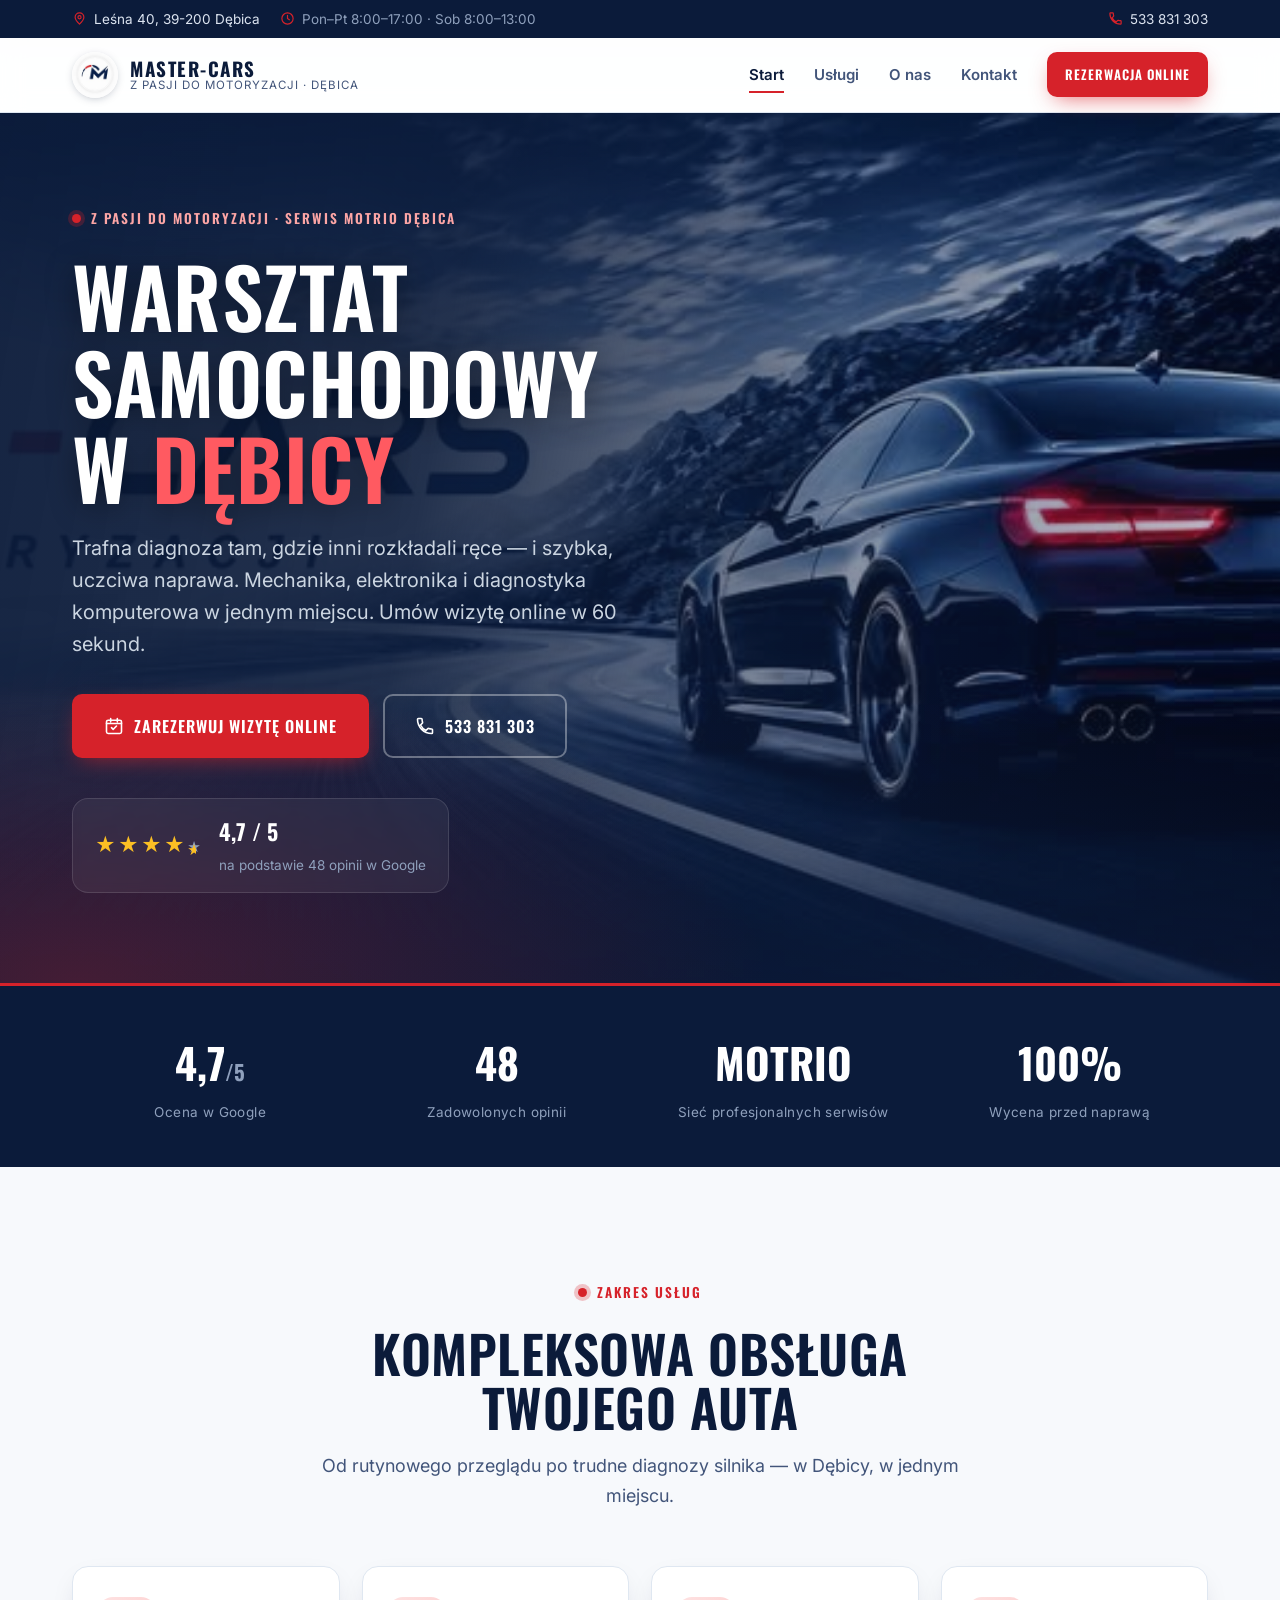
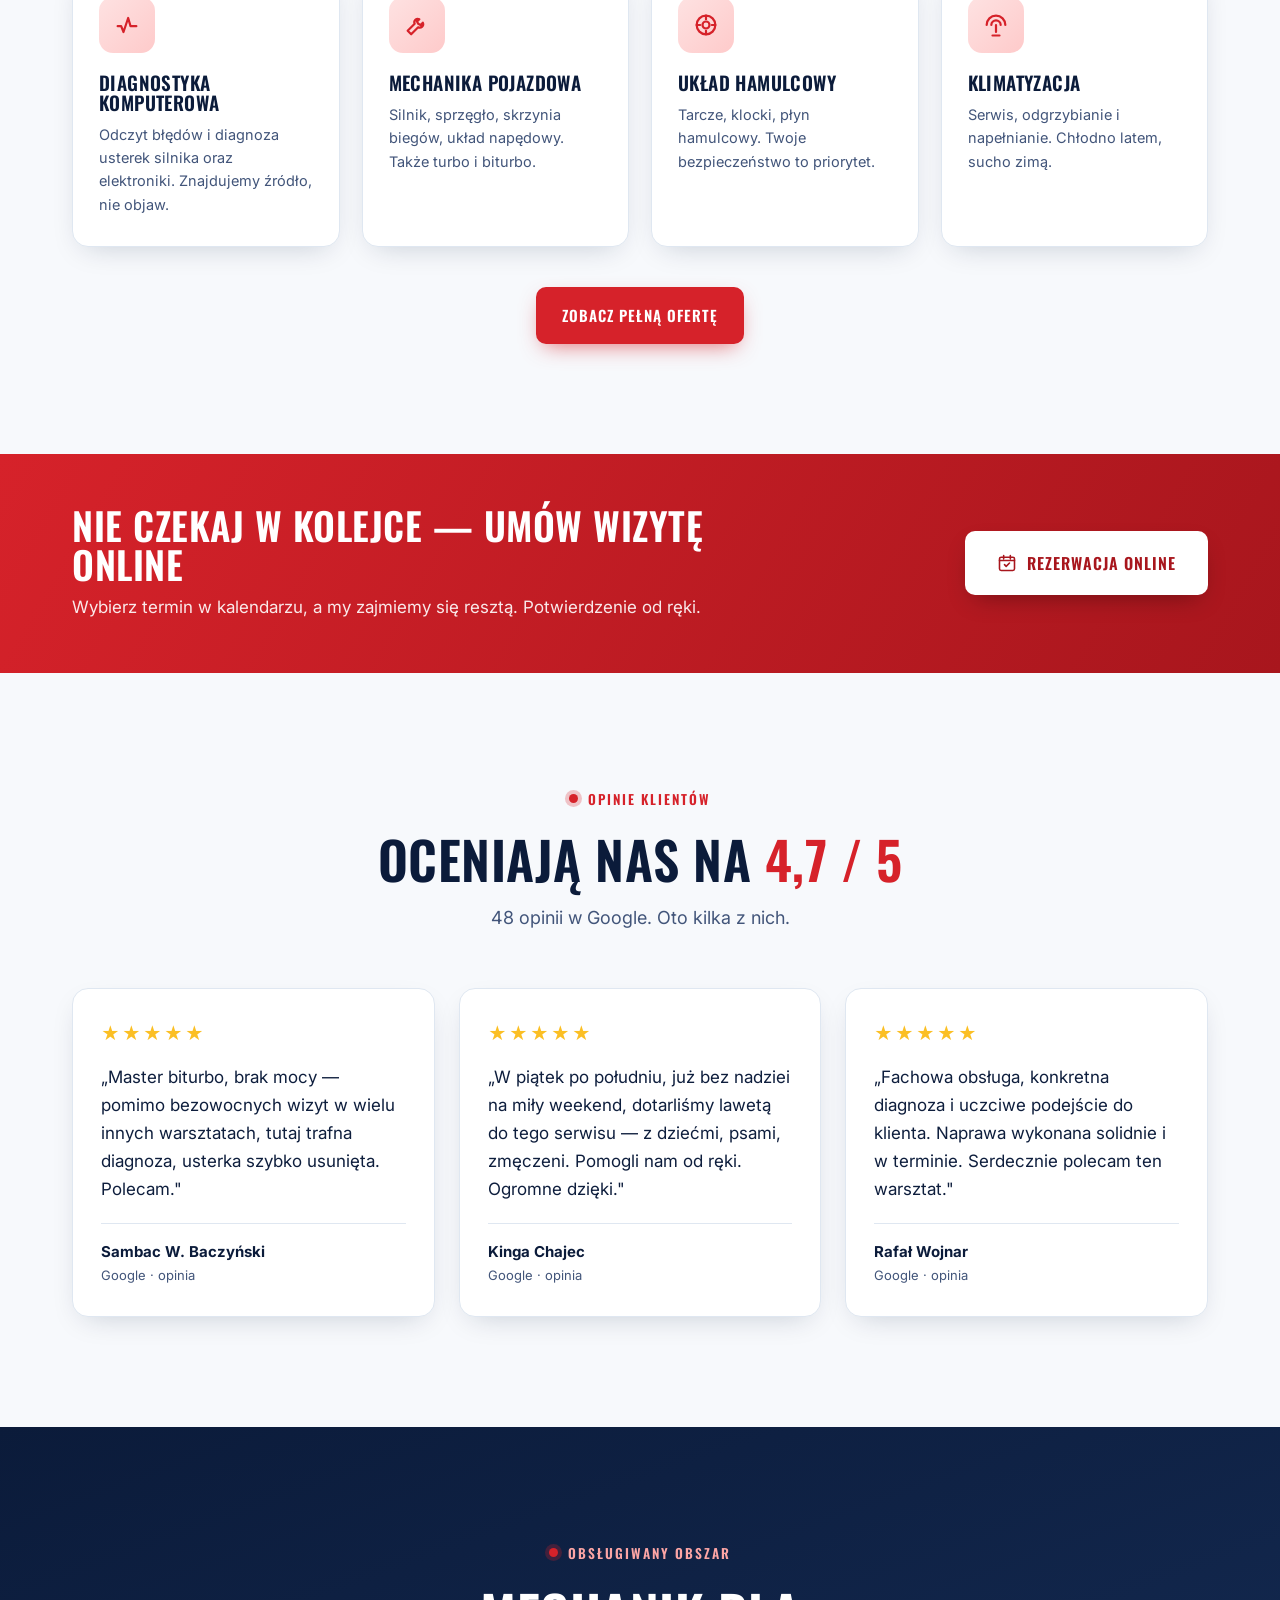
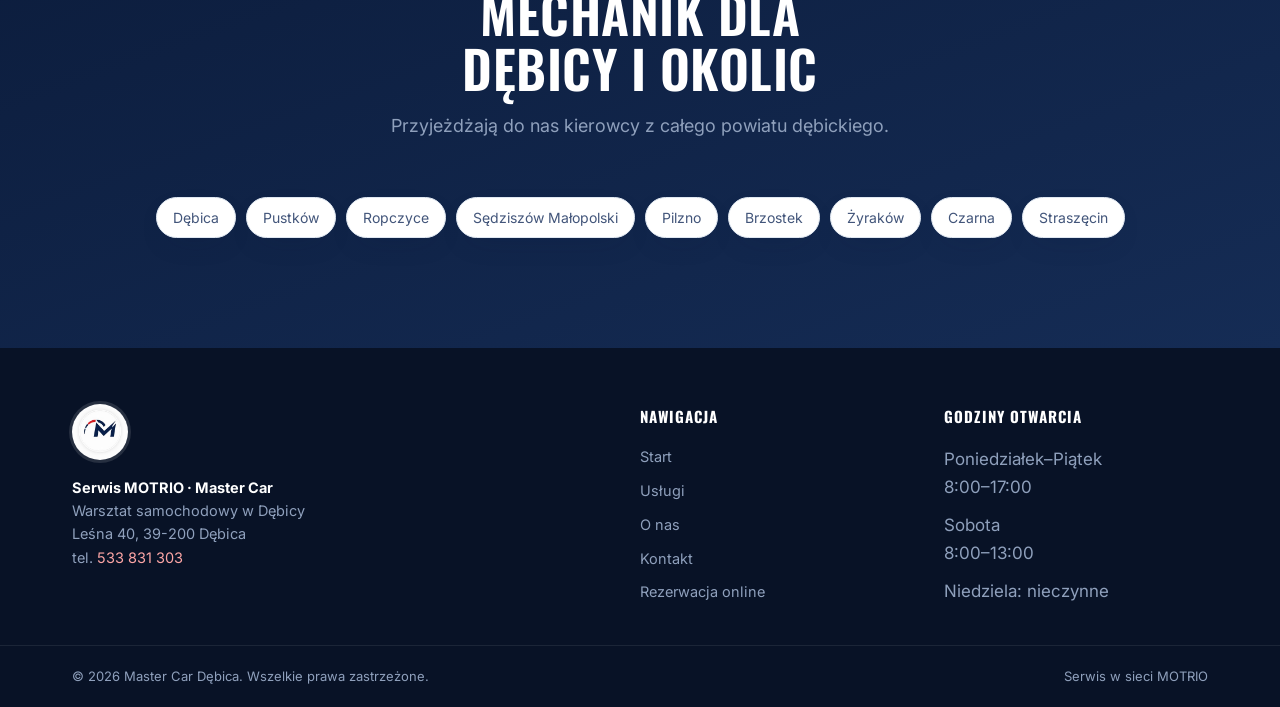
==== commit 09da6db0: "Rebranding MASTER-CARS: nowe logo, zdjecie hero z animacja Ken Burns, paleta granat+czerwien" ====
--- a/index.html
+++ b/index.html
@@ -16,8 +16,9 @@
 <meta property="og:type" content="website">
 <meta property="og:locale" content="pl_PL">
 <meta property="og:url" content="https://master-car.pages.dev/">
-<meta property="og:image" content="https://master-car.pages.dev/assets/logo.png">
-<link rel="icon" type="image/png" href="assets/logo.png">
+<meta property="og:image" content="https://master-car.pages.dev/assets/hero.jpg">
+<link rel="icon" type="image/png" href="assets/logo-m.png">
+<link rel="preload" as="image" href="assets/hero.jpg">
 <link rel="preconnect" href="https://fonts.googleapis.com">
 <link rel="preconnect" href="https://fonts.gstatic.com" crossorigin>
 <link href="https://fonts.googleapis.com/css2?family=Inter:wght@400;500;600;700&family=Oswald:wght@500;600;700&display=swap" rel="stylesheet">
@@ -28,7 +29,7 @@
   "@type":"AutoRepair",
   "@id":"https://master-car.pages.dev/#business",
   "name":"Serwis MOTRIO - Master Car Dębica",
-  "image":"https://master-car.pages.dev/assets/logo.png",
+  "image":"https://master-car.pages.dev/assets/logo-m.png",
   "url":"https://master-car.pages.dev/",
   "telephone":"+48533831303",
   "priceRange":"$$",
@@ -67,8 +68,8 @@
 <header class="nav" id="top">
   <div class="container nav__inner">
     <a href="index.html" class="brand" aria-label="Master Car — strona główna">
-      <img src="assets/logo.png" alt="Logo M.car — Master Car Dębica" class="brand__logo">
-      <span class="brand__text"><strong>MASTER CAR</strong><small>Serwis MOTRIO · Dębica</small></span>
+      <img src="assets/logo-m.png" alt="Logo M.car — Master Car Dębica" class="brand__logo">
+      <span class="brand__text"><strong>MASTER-CARS</strong><small>Z pasji do motoryzacji · Dębica</small></span>
     </a>
     <nav class="nav__links" id="menu" aria-label="Menu główne">
       <a href="index.html" class="is-active" aria-current="page">Start</a>
@@ -85,10 +86,14 @@
 
 <!-- ===== HERO ===== -->
 <section class="hero">
-  <div class="hero__bg" aria-hidden="true"></div>
+  <div class="hero__bg" aria-hidden="true">
+    <div class="hero__photo"></div>
+  </div>
+  <span class="hero__line" aria-hidden="true"></span>
+  <span class="hero__line hero__line--2" aria-hidden="true"></span>
   <div class="container hero__inner">
-    <div class="reveal">
-      <span class="eyebrow"><span class="dot"></span> Autoryzowany serwis sieci MOTRIO · Dębica</span>
+    <div>
+      <span class="eyebrow"><span class="dot"></span> Z pasji do motoryzacji · Serwis MOTRIO Dębica</span>
       <h1 class="hero__title">Warsztat samochodowy<br>w <span class="accent">Dębicy</span></h1>
       <p class="hero__lead">Trafna diagnoza tam, gdzie inni rozkładali ręce — i szybka, uczciwa naprawa. Mechanika, elektronika i diagnostyka komputerowa w jednym miejscu. Umów wizytę online w 60 sekund.</p>
       <div class="hero__actions">
@@ -218,7 +223,7 @@
 <footer class="footer">
   <div class="container footer__inner">
     <div class="footer__brand">
-      <img src="assets/logo.png" alt="Master Car Dębica" class="footer__logo">
+      <img src="assets/logo-m.png" alt="Master Car Dębica" class="footer__logo">
       <p><strong style="color:#fff">Serwis MOTRIO · Master Car</strong><br>Warsztat samochodowy w Dębicy<br>Leśna 40, 39-200 Dębica<br>tel. <a href="tel:+48533831303" style="color:#fca5a5">533 831 303</a></p>
     </div>
     <div class="footer__col">
--- a/styles.css
+++ b/styles.css
@@ -2,20 +2,21 @@
    Master Car · Serwis MOTRIO Dębica — styles
    ============================================================ */
 :root{
-  --primary:#1E293B;
-  --primary-d:#0F172A;
-  --secondary:#334155;
-  --accent:#DC2626;
-  --accent-d:#B91C1C;
-  --bg:#F8FAFC;
-  --fg:#0F172A;
-  --muted:#E9EDF1;
-  --border:#E2E8F0;
-  --on-dark:#E2E8F0;
-  --on-dark-mut:#94A3B8;
+  /* Paleta wg loga MASTER-CARS: granat + czerwien + biel */
+  --primary:#152C55;
+  --primary-d:#0B1B3A;
+  --secondary:#42557A;
+  --accent:#D6222A;
+  --accent-d:#A8161D;
+  --bg:#F7F9FC;
+  --fg:#0E1E3D;
+  --muted:#E8EEF6;
+  --border:#DFE7F1;
+  --on-dark:#DCE4F0;
+  --on-dark-mut:#8FA0BC;
   --star:#FBBF24;
-  --shadow:0 10px 30px -12px rgba(15,23,42,.25);
-  --shadow-lg:0 24px 60px -20px rgba(15,23,42,.45);
+  --shadow:0 10px 30px -12px rgba(11,27,58,.22);
+  --shadow-lg:0 24px 60px -20px rgba(11,27,58,.45);
   --radius:16px;
   --radius-sm:10px;
   --maxw:1180px;
@@ -47,8 +48,8 @@
   will-change:transform;
 }
 .btn:focus-visible{outline:3px solid var(--accent);outline-offset:3px}
-.btn--accent{background:var(--accent);color:#fff;box-shadow:0 8px 22px -8px rgba(220,38,38,.7)}
-.btn--accent:hover{background:var(--accent-d);transform:translateY(-2px);box-shadow:0 14px 30px -8px rgba(220,38,38,.75)}
+.btn--accent{background:var(--accent);color:#fff;box-shadow:0 8px 22px -8px rgba(214,34,42,.7)}
+.btn--accent:hover{background:var(--accent-d);transform:translateY(-2px);box-shadow:0 14px 30px -8px rgba(214,34,42,.75)}
 .btn--ghost{background:transparent;color:#fff;border-color:rgba(255,255,255,.35)}
 .btn--ghost:hover{background:rgba(255,255,255,.12);border-color:#fff;transform:translateY(-2px)}
 .btn--lg{padding:17px 30px;font-size:16px}
@@ -64,7 +65,7 @@
 .nav.is-scrolled{box-shadow:0 6px 24px -16px rgba(15,23,42,.5)}
 .nav__inner{display:flex;align-items:center;justify-content:space-between;height:74px}
 .brand{display:flex;align-items:center;gap:12px}
-.brand__logo{height:46px;width:auto}
+.brand__logo{height:46px;width:46px;border-radius:50%;object-fit:cover;box-shadow:0 2px 10px -3px rgba(11,27,58,.35)}
 .brand__text{display:flex;flex-direction:column;line-height:1.1}
 .brand__text strong{font-family:'Oswald',sans-serif;font-size:19px;letter-spacing:1.5px;color:var(--primary-d)}
 .brand__text small{font-size:11.5px;letter-spacing:1px;color:var(--secondary);text-transform:uppercase}
@@ -79,35 +80,60 @@
 .nav__toggle[aria-expanded="true"] span:nth-child(2){opacity:0}
 .nav__toggle[aria-expanded="true"] span:nth-child(3){transform:translateY(-7.5px) rotate(-45deg)}
 
-/* ---------- Hero ---------- */
-.hero{position:relative;color:#fff;overflow:hidden;display:flex;align-items:center;min-height:clamp(560px,88vh,820px)}
-.hero__bg{
-  position:absolute;inset:0;z-index:0;
+/* ---------- Hero (zdjecie + Ken Burns) ---------- */
+.hero{position:relative;color:#fff;overflow:hidden;display:flex;align-items:center;min-height:clamp(560px,88vh,820px);background:#0B1B3A}
+.hero__bg{position:absolute;inset:0;z-index:0;overflow:hidden}
+.hero__photo{
+  position:absolute;inset:-4%;
+  background:url("assets/hero.jpg") center right/cover no-repeat;
+  animation:kenburns 22s ease-in-out infinite alternate;
+  will-change:transform;
+}
+@keyframes kenburns{
+  0%{transform:scale(1) translateX(0)}
+  100%{transform:scale(1.12) translateX(-2.5%)}
+}
+.hero__bg::before{ /* granatowy overlay dla czytelnosci tekstu */
+  content:"";position:absolute;inset:0;z-index:1;
+  background:linear-gradient(100deg,rgba(11,27,58,.96) 0%,rgba(11,27,58,.90) 34%,rgba(13,32,66,.52) 62%,rgba(11,27,58,.18) 100%);
+}
+.hero__bg::after{ /* czerwony akcent + winieta dolna */
+  content:"";position:absolute;inset:0;z-index:1;
   background:
-    radial-gradient(120% 80% at 80% 10%,rgba(220,38,38,.32),transparent 55%),
-    linear-gradient(135deg,#0B1220 0%,#0F172A 45%,#1E293B 100%);
-}
-.hero__bg::before{
-  content:"";position:absolute;inset:0;
-  background-image:repeating-linear-gradient(115deg,rgba(255,255,255,.04) 0 2px,transparent 2px 26px);
-  opacity:.6;
-}
-.hero__bg::after{
-  content:"";position:absolute;right:-12%;bottom:-30%;width:62%;height:150%;
-  background:radial-gradient(closest-side,rgba(220,38,38,.18),transparent 70%);
-  transform:rotate(8deg);
-}
+    radial-gradient(90% 60% at 6% 100%,rgba(214,34,42,.28),transparent 60%),
+    linear-gradient(to top,rgba(11,27,58,.72),transparent 34%);
+}
+/* speed-line: czerwona smuga przelatujaca przez hero */
+.hero__line{position:absolute;left:-30%;bottom:18%;width:26%;height:2px;z-index:1;border-radius:2px;
+  background:linear-gradient(90deg,transparent,rgba(214,34,42,.9),transparent);
+  animation:speedline 5.5s var(--ease) infinite}
+.hero__line--2{bottom:26%;width:16%;animation-delay:2.2s;opacity:.6}
+@keyframes speedline{
+  0%{transform:translateX(0);opacity:0}
+  12%{opacity:1}
+  55%,100%{transform:translateX(560%);opacity:0}
+}
+/* animowany wjazd tresci hero */
+.hero__inner .eyebrow,.hero__title,.hero__lead,.hero__actions,.hero__rating{
+  opacity:0;transform:translateY(26px);
+  animation:heroIn .8s var(--ease) forwards;
+}
+.hero__title{animation-delay:.12s}
+.hero__lead{animation-delay:.24s}
+.hero__actions{animation-delay:.36s}
+.hero__rating{animation-delay:.5s}
+@keyframes heroIn{to{opacity:1;transform:none}}
 .hero__inner{position:relative;z-index:2;padding:90px 22px}
 .hero__inner>div{max-width:760px}
 .eyebrow{display:inline-flex;align-items:center;gap:10px;font-family:'Oswald',sans-serif;
   font-size:13.5px;letter-spacing:2px;text-transform:uppercase;color:#fca5a5;font-weight:600;margin-bottom:22px}
 .section--dark .eyebrow,.hero .eyebrow{color:#fca5a5}
 .section:not(.section--dark) .eyebrow{color:var(--accent)}
-.dot{width:9px;height:9px;border-radius:50%;background:var(--accent);box-shadow:0 0 0 4px rgba(220,38,38,.25);animation:pulse 2.4s infinite}
-@keyframes pulse{50%{box-shadow:0 0 0 8px rgba(220,38,38,0)}}
+.dot{width:9px;height:9px;border-radius:50%;background:var(--accent);box-shadow:0 0 0 4px rgba(214,34,42,.25);animation:pulse 2.4s infinite}
+@keyframes pulse{50%{box-shadow:0 0 0 8px rgba(214,34,42,0)}}
 .hero__title{font-size:clamp(40px,7vw,82px);margin-bottom:22px;text-shadow:0 4px 30px rgba(0,0,0,.4)}
 .accent{color:var(--accent)}
-.hero .accent{color:#f87171}
+.hero .accent{color:#FF5A61}
 .hero__lead{font-size:clamp(16px,2.1vw,20px);color:#cbd5e1;max-width:600px;margin-bottom:34px;line-height:1.6}
 .hero__actions{display:flex;flex-wrap:wrap;gap:14px;margin-bottom:40px}
 .hero__rating{display:inline-flex;align-items:center;gap:16px;background:rgba(255,255,255,.06);
@@ -120,7 +146,7 @@
 .scrolldown{position:absolute;left:50%;bottom:24px;transform:translateX(-50%);z-index:3;width:26px;height:42px;
   border:2px solid rgba(255,255,255,.4);border-radius:14px;display:flex;justify-content:center}
 .scrolldown span{width:4px;height:8px;background:#fff;border-radius:2px;margin-top:7px;animation:scrolldot 1.8s infinite}
-@keyframes scrolldot{0%{opacity:0;transform:translateY(-4px)}40%{opacity:1}80%,100%{opacity:0;transform:translateY:(10px)}}
+@keyframes scrolldot{0%{opacity:0;transform:translateY(-4px)}40%{opacity:1}80%,100%{opacity:0;transform:translateY(10px)}}
 
 /* ---------- Trust bar ---------- */
 .trust{background:var(--primary-d);border-top:3px solid var(--accent)}
@@ -132,7 +158,7 @@
 
 /* ---------- Sections ---------- */
 .section{padding:clamp(64px,9vw,110px) 0}
-.section--dark{background:linear-gradient(160deg,#0F172A,#1E293B);color:var(--on-dark)}
+.section--dark{background:linear-gradient(160deg,#0B1B3A,#152C55);color:var(--on-dark)}
 .section__head{max-width:680px;margin:0 auto 56px;text-align:center}
 .section__title{font-size:clamp(30px,5vw,52px);color:var(--primary-d)}
 .section--dark .section__title{color:#fff}
@@ -189,7 +215,7 @@
 .contact__info{display:flex;flex-direction:column;gap:18px}
 .info{display:flex;align-items:flex-start;gap:16px;background:rgba(255,255,255,.04);border:1px solid rgba(255,255,255,.12);
   border-radius:var(--radius-sm);padding:18px 20px;transition:.25s var(--ease)}
-a.info:hover{background:rgba(255,255,255,.09);border-color:rgba(220,38,38,.5);transform:translateX(4px)}
+a.info:hover{background:rgba(255,255,255,.09);border-color:rgba(214,34,42,.5);transform:translateX(4px)}
 .info__ico{width:44px;height:44px;flex:none;border-radius:12px;background:var(--accent);color:#fff;display:flex;align-items:center;justify-content:center}
 .info__ico svg{width:22px;height:22px}
 .info span:last-child{display:flex;flex-direction:column;color:var(--on-dark);font-size:16px}
@@ -200,9 +226,9 @@
 .contact__map iframe{width:100%;height:100%;min-height:400px;border:0;filter:grayscale(.2) contrast(1.05)}
 
 /* ---------- Footer ---------- */
-.footer{background:#0A0F1A;color:var(--on-dark-mut)}
+.footer{background:#081226;color:var(--on-dark-mut)}
 .footer__inner{display:grid;grid-template-columns:2fr 1fr 1fr;gap:40px;padding:56px 22px 40px}
-.footer__logo{height:50px;background:#fff;padding:8px 12px;border-radius:10px;margin-bottom:16px}
+.footer__logo{height:56px;width:56px;border-radius:50%;object-fit:cover;margin-bottom:16px;box-shadow:0 0 0 3px rgba(255,255,255,.12)}
 .footer__brand p{font-size:14.5px;line-height:1.6}
 .footer__col{display:flex;flex-direction:column;gap:10px}
 .footer__col strong{color:#fff;font-family:'Oswald',sans-serif;letter-spacing:1px;text-transform:uppercase;font-size:15px;margin-bottom:6px}
@@ -228,9 +254,9 @@
   .nav__links{
     position:fixed;inset:74px 0 auto 0;flex-direction:column;gap:0;
     background:#fff;border-bottom:1px solid var(--border);padding:8px 22px 22px;
-    transform:translateY(-120%);transition:transform .35s var(--ease);box-shadow:var(--shadow-lg);
+    transform:translateY(calc(-100% - 130px));transition:transform .35s var(--ease),visibility .35s;box-shadow:var(--shadow-lg);visibility:hidden;
   }
-  .nav__links.is-open{transform:translateY(0)}
+  .nav__links.is-open{transform:translateY(0);visibility:visible}
   .nav__links>a:not(.btn){width:100%;padding:15px 0;border-bottom:1px solid var(--border)}
   .nav__cta{margin-top:14px;width:100%}
   .nav__toggle{display:flex}
@@ -266,8 +292,11 @@
 /* Page hero (sub-page banner) */
 .pagehero{position:relative;color:#fff;overflow:hidden;padding:clamp(56px,9vw,96px) 0 clamp(46px,7vw,72px)}
 .pagehero__bg{position:absolute;inset:0;z-index:0;
-  background:radial-gradient(120% 90% at 85% 0%,rgba(220,38,38,.30),transparent 55%),linear-gradient(135deg,#0B1220,#0F172A 50%,#1E293B)}
-.pagehero__bg::before{content:"";position:absolute;inset:0;background-image:repeating-linear-gradient(115deg,rgba(255,255,255,.04) 0 2px,transparent 2px 26px);opacity:.55}
+  background:url("assets/hero-side.jpg") right 30%/cover no-repeat}
+.pagehero__bg::before{content:"";position:absolute;inset:0;
+  background:linear-gradient(100deg,rgba(11,27,58,.97) 0%,rgba(11,27,58,.90) 45%,rgba(11,27,58,.55) 100%)}
+.pagehero__bg::after{content:"";position:absolute;inset:0;
+  background:radial-gradient(90% 70% at 0% 100%,rgba(214,34,42,.22),transparent 55%)}
 .pagehero .container{position:relative;z-index:2}
 .pagehero h1{font-size:clamp(32px,5.5vw,58px);margin:14px 0 12px;text-shadow:0 4px 24px rgba(0,0,0,.35)}
 .pagehero p{color:#cbd5e1;max-width:620px;font-size:clamp(16px,2vw,19px)}
@@ -315,7 +344,7 @@
 .bookmock__days button{aspect-ratio:1;border:1px solid transparent;background:var(--muted);border-radius:10px;color:var(--primary-d);font-size:14px;font-weight:600;cursor:pointer;transition:.18s var(--ease)}
 .bookmock__days button:hover{background:#fff;border-color:var(--accent);color:var(--accent)}
 .bookmock__days button.is-off{background:transparent;color:#cbd5e1;cursor:default}
-.bookmock__days button.is-sel{background:var(--accent);color:#fff;box-shadow:0 8px 18px -8px rgba(220,38,38,.7)}
+.bookmock__days button.is-sel{background:var(--accent);color:#fff;box-shadow:0 8px 18px -8px rgba(214,34,42,.7)}
 .bookmock__slots h4{font-family:'Oswald',sans-serif;font-size:15px;letter-spacing:.5px;color:var(--primary-d);margin-bottom:14px}
 .bookmock__slotgrid{display:grid;grid-template-columns:1fr 1fr;gap:10px}
 .bookmock__slotgrid button{border:1.5px solid var(--border);background:#fff;border-radius:10px;padding:12px;font-size:15px;font-weight:600;color:var(--primary-d);cursor:pointer;transition:.18s var(--ease)}
@@ -339,7 +368,7 @@
 .split{display:grid;grid-template-columns:1.1fr .9fr;gap:48px;align-items:center}
 .split--rev .split__media{order:-1}
 .split__media{border-radius:var(--radius);overflow:hidden;box-shadow:var(--shadow-lg);border:1px solid var(--border);min-height:340px;
-  background:radial-gradient(120% 90% at 70% 10%,rgba(220,38,38,.18),transparent 55%),linear-gradient(135deg,#0F172A,#1E293B);
+  background:radial-gradient(120% 90% at 70% 10%,rgba(214,34,42,.18),transparent 55%),linear-gradient(135deg,#0F172A,#1E293B);
   display:flex;align-items:center;justify-content:center;color:#fff;padding:34px}
 .split__media .badge-big{font-family:'Oswald',sans-serif;text-align:center}
 .split__media .badge-big strong{display:block;font-size:clamp(46px,7vw,72px);color:#fff;line-height:1}
@@ -362,4 +391,6 @@
   *{animation:none!important;transition-duration:.01ms!important}
   html{scroll-behavior:auto}
   .reveal{opacity:1;transform:none}
-}
+  .hero__inner .eyebrow,.hero__title,.hero__lead,.hero__actions,.hero__rating{opacity:1;transform:none}
+  .hero__photo{animation:none}
+}
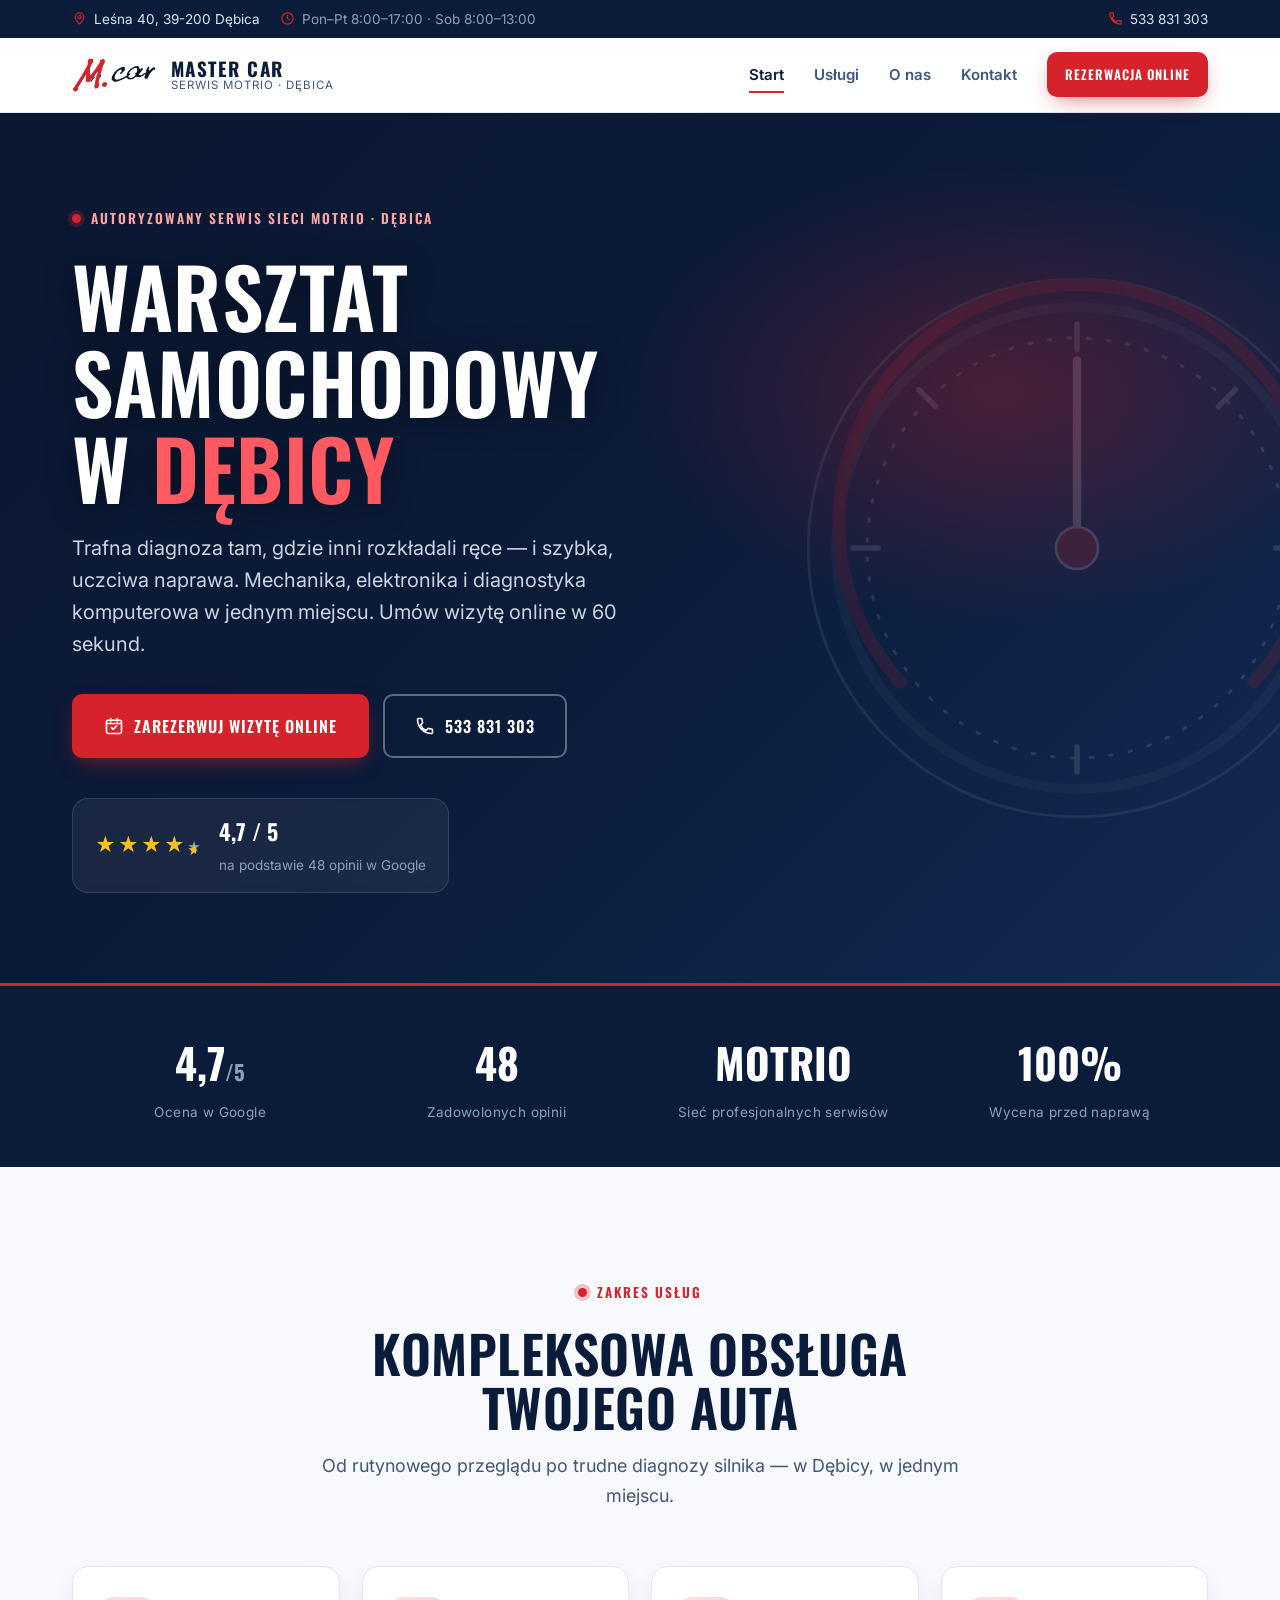
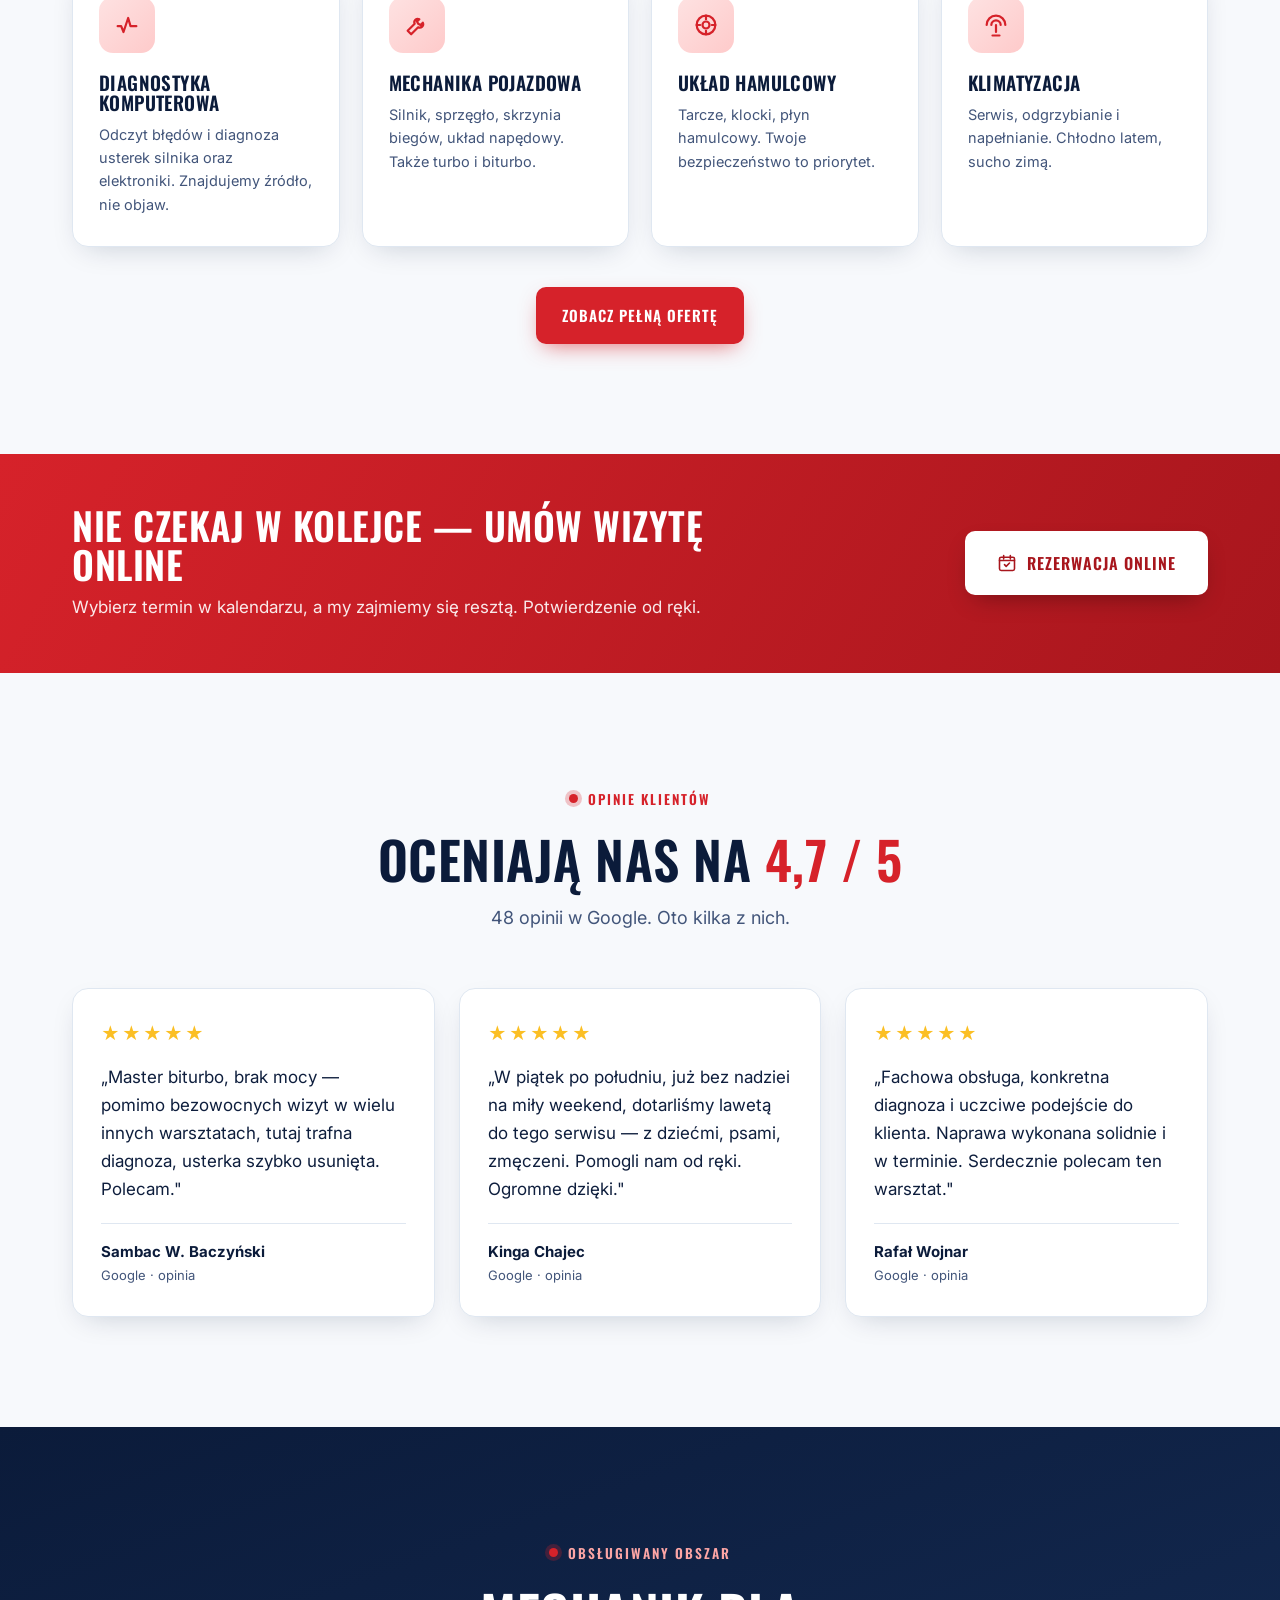
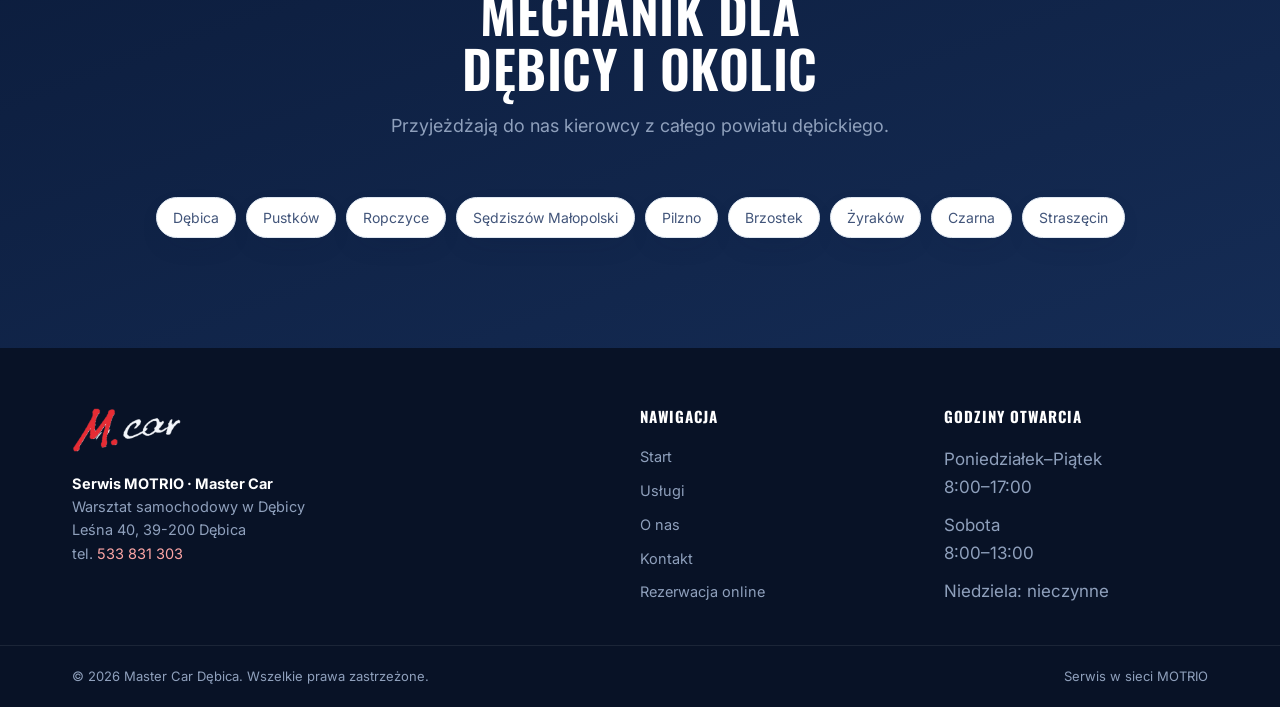
==== commit 427024d0: "Usuniecie obcej marki Master-Cars: logo M.car (przezroczyste), hero w CSS z licznikiem SVG, wlasny o" ====
--- a/index.html
+++ b/index.html
@@ -16,10 +16,8 @@
 <meta property="og:type" content="website">
 <meta property="og:locale" content="pl_PL">
 <meta property="og:url" content="https://master-car.pages.dev/">
-<meta property="og:image" content="https://master-car.pages.dev/assets/hero.jpg">
-<link rel="icon" type="image/png" href="assets/logo-m.png">
-<link rel="preload" as="image" href="assets/hero.jpg">
-<link rel="preconnect" href="https://fonts.googleapis.com">
+<meta property="og:image" content="https://master-car.pages.dev/assets/og-image.jpg">
+<link rel="icon" type="image/png" href="assets/logo-mcar.png"><link rel="preconnect" href="https://fonts.googleapis.com">
 <link rel="preconnect" href="https://fonts.gstatic.com" crossorigin>
 <link href="https://fonts.googleapis.com/css2?family=Inter:wght@400;500;600;700&family=Oswald:wght@500;600;700&display=swap" rel="stylesheet">
 <link rel="stylesheet" href="styles.css">
@@ -29,7 +27,7 @@
   "@type":"AutoRepair",
   "@id":"https://master-car.pages.dev/#business",
   "name":"Serwis MOTRIO - Master Car Dębica",
-  "image":"https://master-car.pages.dev/assets/logo-m.png",
+  "image":"https://master-car.pages.dev/assets/logo-mcar.png",
   "url":"https://master-car.pages.dev/",
   "telephone":"+48533831303",
   "priceRange":"$$",
@@ -68,8 +66,8 @@
 <header class="nav" id="top">
   <div class="container nav__inner">
     <a href="index.html" class="brand" aria-label="Master Car — strona główna">
-      <img src="assets/logo-m.png" alt="Logo M.car — Master Car Dębica" class="brand__logo">
-      <span class="brand__text"><strong>MASTER-CARS</strong><small>Z pasji do motoryzacji · Dębica</small></span>
+      <img src="assets/logo-mcar.png" alt="Logo M.car — Master Car Dębica" class="brand__logo">
+      <span class="brand__text"><strong>MASTER CAR</strong><small>Serwis MOTRIO · Dębica</small></span>
     </a>
     <nav class="nav__links" id="menu" aria-label="Menu główne">
       <a href="index.html" class="is-active" aria-current="page">Start</a>
@@ -87,13 +85,29 @@
 <!-- ===== HERO ===== -->
 <section class="hero">
   <div class="hero__bg" aria-hidden="true">
-    <div class="hero__photo"></div>
+    <svg class="hero__gauge" viewBox="0 0 400 400" aria-hidden="true">
+      <g class="ring-spin" fill="none" stroke="currentColor">
+        <circle cx="200" cy="200" r="192" stroke-width="2" opacity=".45"/>
+        <circle cx="200" cy="200" r="150" stroke-width="2" stroke-dasharray="2 12" opacity=".7"/>
+      </g>
+      <circle cx="200" cy="200" r="172" fill="none" stroke="currentColor" stroke-width="7" opacity=".22"/>
+      <path d="M74 296 A170 170 0 1 1 326 296" fill="none" stroke="#D6222A" stroke-width="9" stroke-linecap="round" opacity=".85"/>
+      <g stroke="currentColor" stroke-width="4" stroke-linecap="round" opacity=".7">
+        <line x1="200" y1="40" x2="200" y2="58"/><line x1="360" y1="200" x2="342" y2="200"/>
+        <line x1="200" y1="360" x2="200" y2="342"/><line x1="40" y1="200" x2="58" y2="200"/>
+        <line x1="313" y1="87" x2="301" y2="99"/><line x1="87" y1="87" x2="99" y2="99"/>
+      </g>
+      <g class="needle" stroke-linecap="round">
+        <line x1="200" y1="200" x2="200" y2="66" stroke="#fff" stroke-width="6"/>
+        <circle cx="200" cy="200" r="15" fill="#D6222A"/>
+      </g>
+    </svg>
   </div>
   <span class="hero__line" aria-hidden="true"></span>
   <span class="hero__line hero__line--2" aria-hidden="true"></span>
   <div class="container hero__inner">
     <div>
-      <span class="eyebrow"><span class="dot"></span> Z pasji do motoryzacji · Serwis MOTRIO Dębica</span>
+      <span class="eyebrow"><span class="dot"></span> Autoryzowany serwis sieci MOTRIO · Dębica</span>
       <h1 class="hero__title">Warsztat samochodowy<br>w <span class="accent">Dębicy</span></h1>
       <p class="hero__lead">Trafna diagnoza tam, gdzie inni rozkładali ręce — i szybka, uczciwa naprawa. Mechanika, elektronika i diagnostyka komputerowa w jednym miejscu. Umów wizytę online w 60 sekund.</p>
       <div class="hero__actions">
@@ -223,7 +237,7 @@
 <footer class="footer">
   <div class="container footer__inner">
     <div class="footer__brand">
-      <img src="assets/logo-m.png" alt="Master Car Dębica" class="footer__logo">
+      <img src="assets/logo-mcar-white.png" alt="Master Car Dębica" class="footer__logo">
       <p><strong style="color:#fff">Serwis MOTRIO · Master Car</strong><br>Warsztat samochodowy w Dębicy<br>Leśna 40, 39-200 Dębica<br>tel. <a href="tel:+48533831303" style="color:#fca5a5">533 831 303</a></p>
     </div>
     <div class="footer__col">
--- a/styles.css
+++ b/styles.css
@@ -2,7 +2,7 @@
    Master Car · Serwis MOTRIO Dębica — styles
    ============================================================ */
 :root{
-  /* Paleta wg loga MASTER-CARS: granat + czerwien + biel */
+  /* Paleta marki M.car: granat + czerwien + biel */
   --primary:#152C55;
   --primary-d:#0B1B3A;
   --secondary:#42557A;
@@ -65,7 +65,7 @@
 .nav.is-scrolled{box-shadow:0 6px 24px -16px rgba(15,23,42,.5)}
 .nav__inner{display:flex;align-items:center;justify-content:space-between;height:74px}
 .brand{display:flex;align-items:center;gap:12px}
-.brand__logo{height:46px;width:46px;border-radius:50%;object-fit:cover;box-shadow:0 2px 10px -3px rgba(11,27,58,.35)}
+.brand__logo{height:40px;width:auto;max-width:120px;object-fit:contain}
 .brand__text{display:flex;flex-direction:column;line-height:1.1}
 .brand__text strong{font-family:'Oswald',sans-serif;font-size:19px;letter-spacing:1.5px;color:var(--primary-d)}
 .brand__text small{font-size:11.5px;letter-spacing:1px;color:var(--secondary);text-transform:uppercase}
@@ -80,29 +80,29 @@
 .nav__toggle[aria-expanded="true"] span:nth-child(2){opacity:0}
 .nav__toggle[aria-expanded="true"] span:nth-child(3){transform:translateY(-7.5px) rotate(-45deg)}
 
-/* ---------- Hero (zdjecie + Ken Burns) ---------- */
-.hero{position:relative;color:#fff;overflow:hidden;display:flex;align-items:center;min-height:clamp(560px,88vh,820px);background:#0B1B3A}
+/* ---------- Hero (CSS, bez zdjecia) ---------- */
+.hero{position:relative;color:#fff;overflow:hidden;display:flex;align-items:center;min-height:clamp(560px,88vh,820px);
+  background:linear-gradient(135deg,#0A1730 0%,#0B1B3A 50%,#132A52 100%)}
 .hero__bg{position:absolute;inset:0;z-index:0;overflow:hidden}
-.hero__photo{
-  position:absolute;inset:-4%;
-  background:url("assets/hero.jpg") center right/cover no-repeat;
-  animation:kenburns 22s ease-in-out infinite alternate;
-  will-change:transform;
-}
-@keyframes kenburns{
-  0%{transform:scale(1) translateX(0)}
-  100%{transform:scale(1.12) translateX(-2.5%)}
-}
-.hero__bg::before{ /* granatowy overlay dla czytelnosci tekstu */
-  content:"";position:absolute;inset:0;z-index:1;
-  background:linear-gradient(100deg,rgba(11,27,58,.96) 0%,rgba(11,27,58,.90) 34%,rgba(13,32,66,.52) 62%,rgba(11,27,58,.18) 100%);
-}
-.hero__bg::after{ /* czerwony akcent + winieta dolna */
-  content:"";position:absolute;inset:0;z-index:1;
-  background:
-    radial-gradient(90% 60% at 6% 100%,rgba(214,34,42,.28),transparent 60%),
-    linear-gradient(to top,rgba(11,27,58,.72),transparent 34%);
-}
+/* perspektywiczna siatka (podloga warsztatu) */
+.hero__bg::before{content:"";position:absolute;left:-10%;right:-10%;bottom:-30%;height:110%;z-index:0;
+  background-image:linear-gradient(rgba(255,255,255,.06) 1px,transparent 1px),linear-gradient(90deg,rgba(255,255,255,.06) 1px,transparent 1px);
+  background-size:48px 48px;
+  transform:perspective(620px) rotateX(60deg);transform-origin:center bottom;
+  -webkit-mask-image:linear-gradient(to top,#000,transparent 60%);mask-image:linear-gradient(to top,#000,transparent 60%);
+  opacity:.55}
+/* czerwony ruchomy blask */
+.hero__bg::after{content:"";position:absolute;inset:0;z-index:0;
+  background:radial-gradient(48% 44% at 78% 32%,rgba(214,34,42,.30),transparent 60%);
+  animation:heroGlow 9s ease-in-out infinite alternate}
+@keyframes heroGlow{0%{opacity:.55;transform:translate(0,0)}100%{opacity:1;transform:translate(-4%,3%)}}
+/* obrotowy licznik-emblemat */
+.hero__gauge{position:absolute;right:-6%;top:50%;transform:translateY(-50%);width:min(560px,58vw);height:auto;z-index:0;
+  color:#fff;opacity:.16;pointer-events:none}
+.hero__gauge .needle{transform-origin:200px 200px;animation:sweep 6s cubic-bezier(.5,0,.3,1) infinite alternate}
+@keyframes sweep{0%{transform:rotate(-38deg)}100%{transform:rotate(150deg)}}
+.hero__gauge .ring-spin{transform-origin:200px 200px;animation:ringspin 40s linear infinite}
+@keyframes ringspin{to{transform:rotate(360deg)}}
 /* speed-line: czerwona smuga przelatujaca przez hero */
 .hero__line{position:absolute;left:-30%;bottom:18%;width:26%;height:2px;z-index:1;border-radius:2px;
   background:linear-gradient(90deg,transparent,rgba(214,34,42,.9),transparent);
@@ -228,7 +228,7 @@
 /* ---------- Footer ---------- */
 .footer{background:#081226;color:var(--on-dark-mut)}
 .footer__inner{display:grid;grid-template-columns:2fr 1fr 1fr;gap:40px;padding:56px 22px 40px}
-.footer__logo{height:56px;width:56px;border-radius:50%;object-fit:cover;margin-bottom:16px;box-shadow:0 0 0 3px rgba(255,255,255,.12)}
+.footer__logo{height:52px;width:auto;max-width:150px;object-fit:contain;margin-bottom:16px}
 .footer__brand p{font-size:14.5px;line-height:1.6}
 .footer__col{display:flex;flex-direction:column;gap:10px}
 .footer__col strong{color:#fff;font-family:'Oswald',sans-serif;letter-spacing:1px;text-transform:uppercase;font-size:15px;margin-bottom:6px}
@@ -292,11 +292,13 @@
 /* Page hero (sub-page banner) */
 .pagehero{position:relative;color:#fff;overflow:hidden;padding:clamp(56px,9vw,96px) 0 clamp(46px,7vw,72px)}
 .pagehero__bg{position:absolute;inset:0;z-index:0;
-  background:url("assets/hero-side.jpg") right 30%/cover no-repeat}
-.pagehero__bg::before{content:"";position:absolute;inset:0;
-  background:linear-gradient(100deg,rgba(11,27,58,.97) 0%,rgba(11,27,58,.90) 45%,rgba(11,27,58,.55) 100%)}
+  background:linear-gradient(120deg,#0A1730 0%,#0B1B3A 55%,#132A52 100%)}
+.pagehero__bg::before{content:"";position:absolute;left:-10%;right:-10%;bottom:-40%;height:120%;
+  background-image:linear-gradient(rgba(255,255,255,.06) 1px,transparent 1px),linear-gradient(90deg,rgba(255,255,255,.06) 1px,transparent 1px);
+  background-size:44px 44px;transform:perspective(560px) rotateX(62deg);transform-origin:center bottom;
+  -webkit-mask-image:linear-gradient(to top,#000,transparent 62%);mask-image:linear-gradient(to top,#000,transparent 62%);opacity:.5}
 .pagehero__bg::after{content:"";position:absolute;inset:0;
-  background:radial-gradient(90% 70% at 0% 100%,rgba(214,34,42,.22),transparent 55%)}
+  background:radial-gradient(70% 80% at 92% 20%,rgba(214,34,42,.22),transparent 55%)}
 .pagehero .container{position:relative;z-index:2}
 .pagehero h1{font-size:clamp(32px,5.5vw,58px);margin:14px 0 12px;text-shadow:0 4px 24px rgba(0,0,0,.35)}
 .pagehero p{color:#cbd5e1;max-width:620px;font-size:clamp(16px,2vw,19px)}
@@ -392,5 +394,5 @@
   html{scroll-behavior:auto}
   .reveal{opacity:1;transform:none}
   .hero__inner .eyebrow,.hero__title,.hero__lead,.hero__actions,.hero__rating{opacity:1;transform:none}
-  .hero__photo{animation:none}
-}
+  .hero__gauge .needle,.hero__gauge .ring-spin,.hero__bg::after{animation:none}
+}
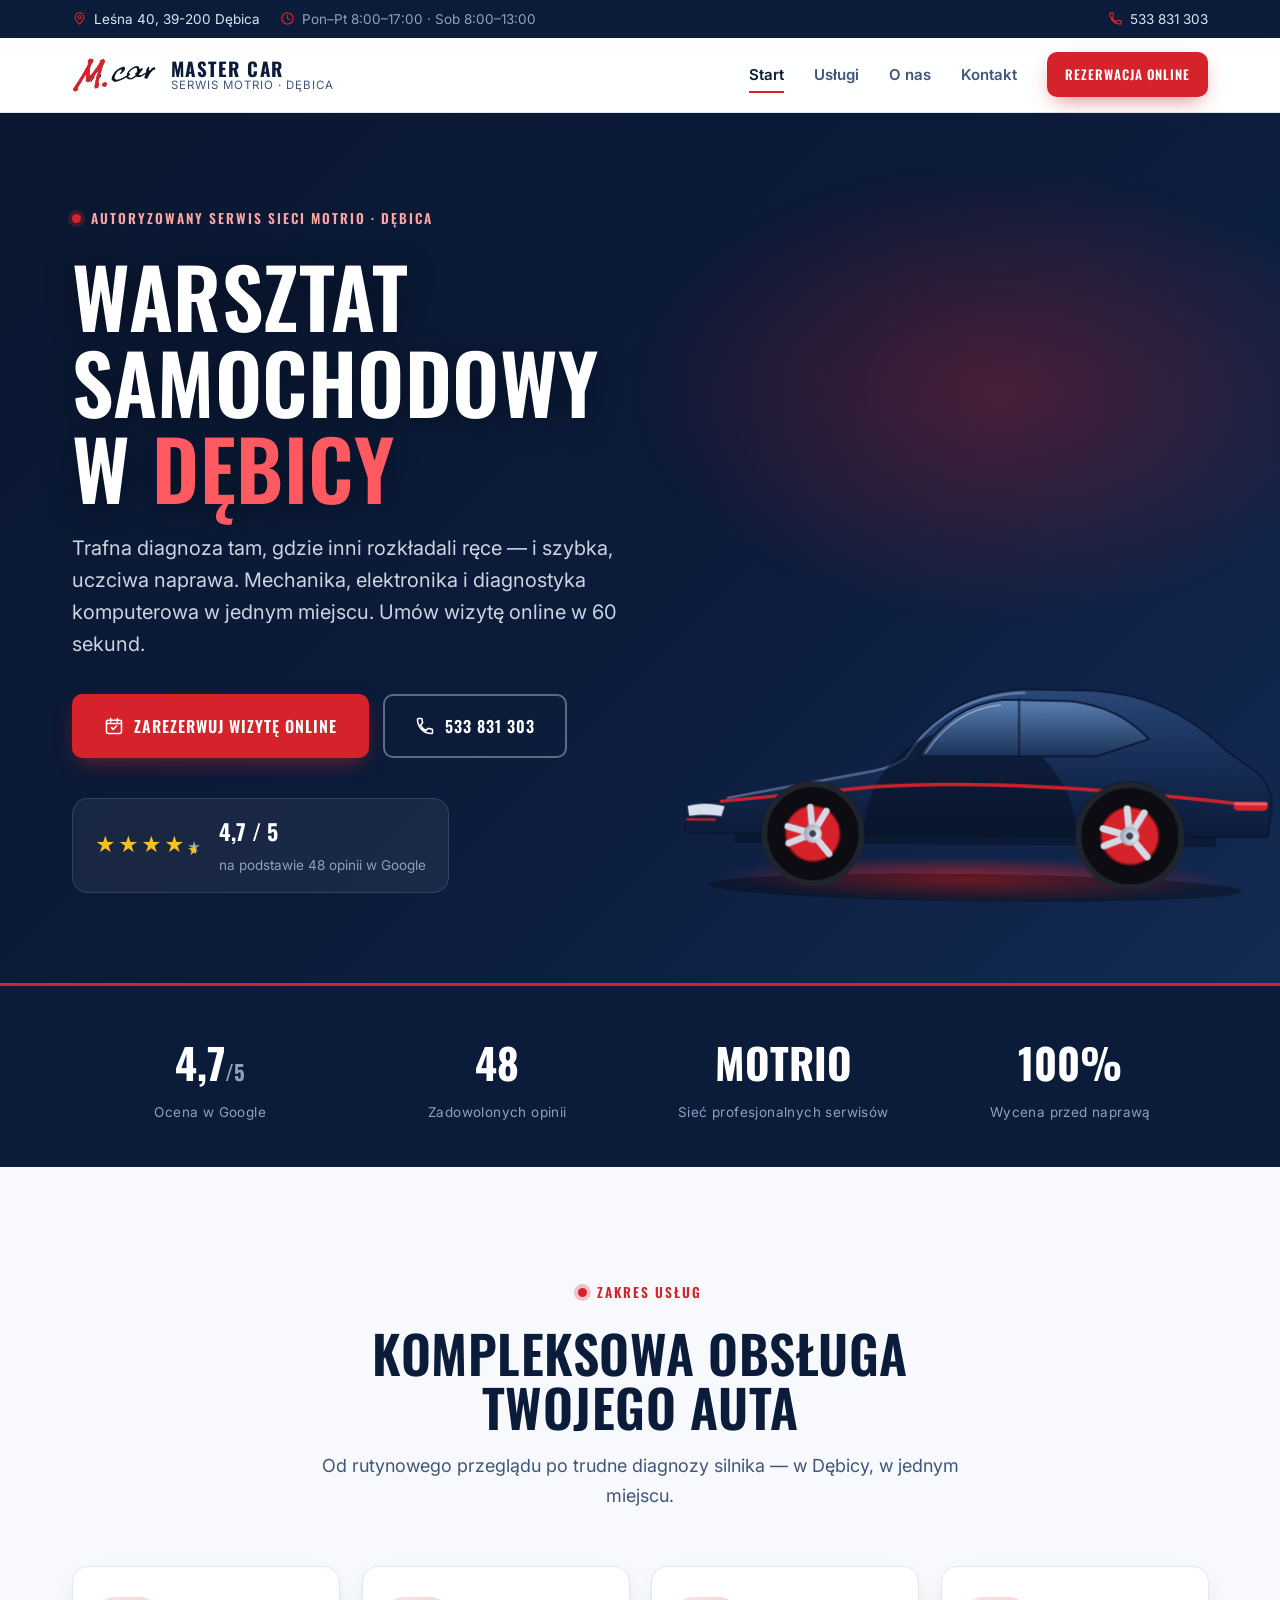
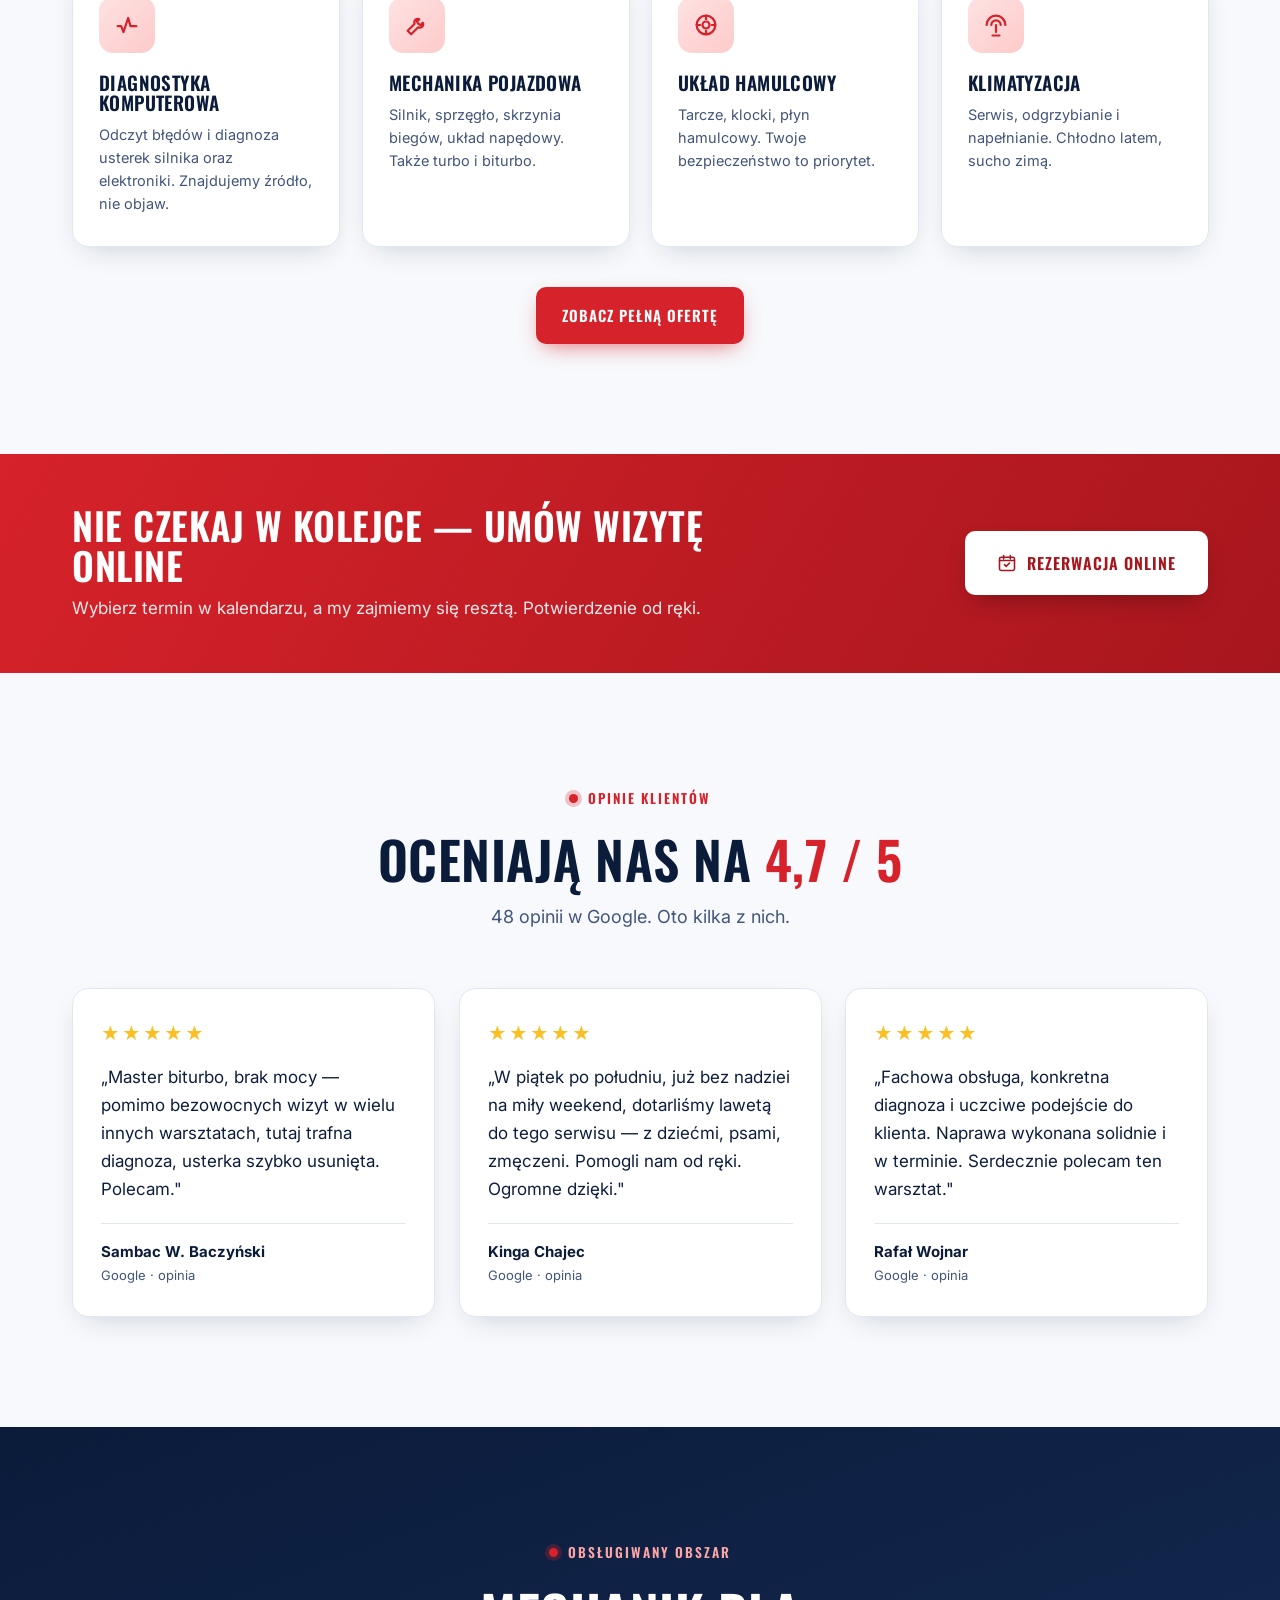
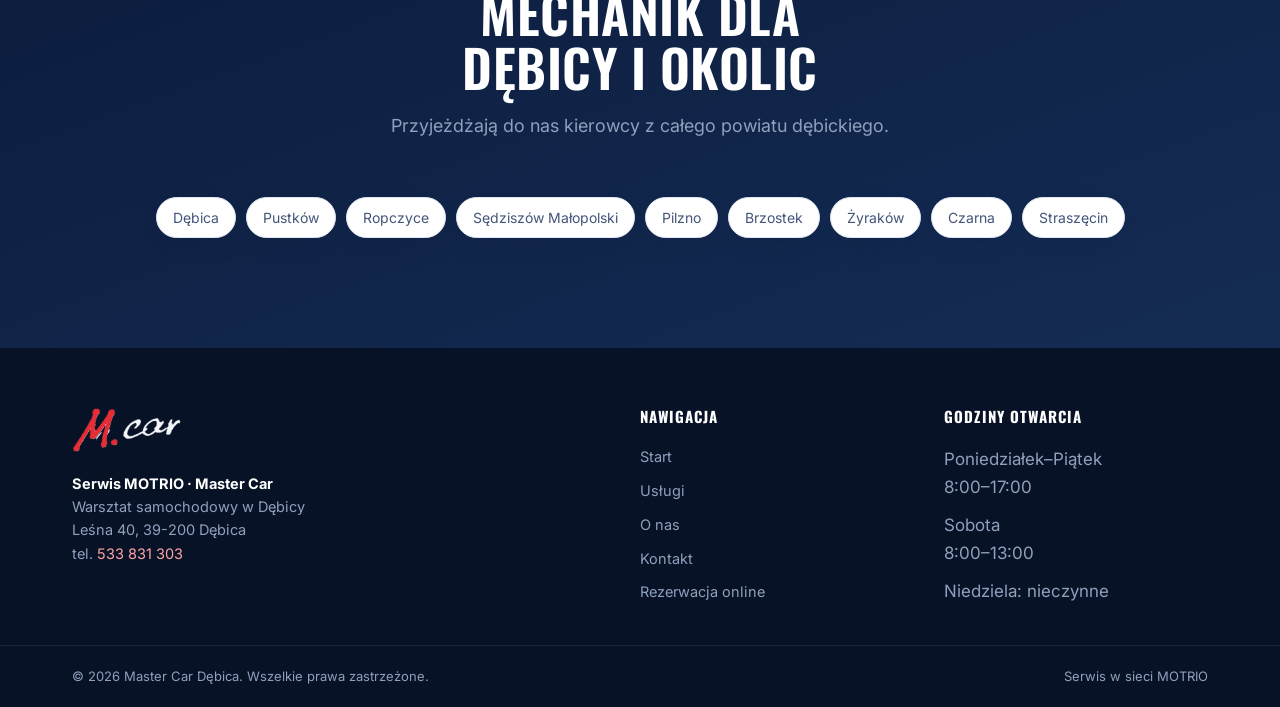
==== commit 8e649acb: "Hero: sportowe auto SVG (granat+czerwien) zamiast zegara, animacje 3D wjazdu i krecacych sie kol, pr" ====
--- a/index.html
+++ b/index.html
@@ -85,23 +85,50 @@
 <!-- ===== HERO ===== -->
 <section class="hero">
   <div class="hero__bg" aria-hidden="true">
-    <svg class="hero__gauge" viewBox="0 0 400 400" aria-hidden="true">
-      <g class="ring-spin" fill="none" stroke="currentColor">
-        <circle cx="200" cy="200" r="192" stroke-width="2" opacity=".45"/>
-        <circle cx="200" cy="200" r="150" stroke-width="2" stroke-dasharray="2 12" opacity=".7"/>
-      </g>
-      <circle cx="200" cy="200" r="172" fill="none" stroke="currentColor" stroke-width="7" opacity=".22"/>
-      <path d="M74 296 A170 170 0 1 1 326 296" fill="none" stroke="#D6222A" stroke-width="9" stroke-linecap="round" opacity=".85"/>
-      <g stroke="currentColor" stroke-width="4" stroke-linecap="round" opacity=".7">
-        <line x1="200" y1="40" x2="200" y2="58"/><line x1="360" y1="200" x2="342" y2="200"/>
-        <line x1="200" y1="360" x2="200" y2="342"/><line x1="40" y1="200" x2="58" y2="200"/>
-        <line x1="313" y1="87" x2="301" y2="99"/><line x1="87" y1="87" x2="99" y2="99"/>
-      </g>
-      <g class="needle" stroke-linecap="round">
-        <line x1="200" y1="200" x2="200" y2="66" stroke="#fff" stroke-width="6"/>
-        <circle cx="200" cy="200" r="15" fill="#D6222A"/>
-      </g>
-    </svg>
+    <div class="hero__car">
+      <svg class="car" viewBox="0 0 820 380" aria-hidden="true">
+        <defs>
+          <linearGradient id="body" x1="0" y1="0" x2="0" y2="1">
+            <stop offset="0" stop-color="#2a4878"/><stop offset="0.45" stop-color="#182f59"/><stop offset="1" stop-color="#0b1b3a"/>
+          </linearGradient>
+          <linearGradient id="glass" x1="0" y1="0" x2="0" y2="1"><stop offset="0" stop-color="#5980b3"/><stop offset="1" stop-color="#1b3157"/></linearGradient>
+          <radialGradient id="rimg" cx="0.4" cy="0.35" r="0.8"><stop offset="0" stop-color="#eef2f9"/><stop offset="1" stop-color="#8b97ab"/></radialGradient>
+          <radialGradient id="glow" cx="0.5" cy="0.5" r="0.5"><stop offset="0" stop-color="#D6222A" stop-opacity="0.7"/><stop offset="1" stop-color="#D6222A" stop-opacity="0"/></radialGradient>
+        </defs>
+        <ellipse cx="410" cy="340" rx="300" ry="26" fill="url(#glow)"/>
+        <ellipse cx="410" cy="350" rx="315" ry="16" fill="#000" opacity="0.32"/>
+        <path d="M 66 288 C 66 262 84 252 112 248 L 300 214 C 316 210 322 206 332 200 C 352 168 396 120 476 118 L 556 120 C 620 124 668 150 706 188 L 744 216 C 754 226 760 240 758 258 L 754 288 L 660 288 A 62 62 0 0 0 536 288 L 286 288 A 62 62 0 0 0 162 288 L 66 288 Z" fill="url(#body)" stroke="#0a1730" stroke-width="2"/>
+        <path d="M 120 246 L 300 213 C 318 209 326 204 336 198 C 356 166 398 124 476 122" fill="none" stroke="#8fb0dd" stroke-width="3" opacity="0.5" stroke-linecap="round"/>
+        <path d="M 168 288 L 286 288 A 62 62 0 0 1 536 288 L 660 288 L 696 288 L 696 300 L 128 300 L 128 288 Z" fill="#081226" opacity="0.6"/>
+        <path d="M 352 196 C 374 160 406 134 452 130 L 528 132 C 566 136 596 150 620 176 L 560 196 Z" fill="url(#glass)" stroke="#0a1730" stroke-width="2"/>
+        <path d="M 470 129 L 470 196" stroke="#0a1730" stroke-width="3" opacity="0.6"/>
+        <path d="M 360 192 C 380 162 408 140 448 136" fill="none" stroke="#bcd2f0" stroke-width="2" opacity="0.5"/>
+        <path d="M 112 250 L 300 232 C 420 224 560 232 720 250" fill="none" stroke="#D6222A" stroke-width="4" opacity="0.95" stroke-linecap="round"/>
+        <path d="M 70 256 C 84 252 100 252 116 256 L 112 268 C 98 266 84 266 72 268 Z" fill="#eef3ff" opacity="0.9"/>
+        <path d="M 70 272 L 104 272" stroke="#D6222A" stroke-width="3" stroke-linecap="round" opacity="0.85"/>
+        <rect x="716" y="248" width="38" height="10" rx="5" fill="#D6222A"/><rect x="716" y="248" width="38" height="4" rx="2" fill="#ff6a70" opacity="0.8"/>
+        <g>
+          <circle cx="224" cy="288" r="60" fill="#0c0c12"/><circle cx="224" cy="288" r="59" fill="none" stroke="#20242e" stroke-width="7"/>
+          <g class="rim">
+            <circle cx="224" cy="288" r="33" fill="#D6222A"/><circle cx="224" cy="288" r="33" fill="none" stroke="#7a0f14" stroke-width="2"/>
+            <g stroke="#d3dae6" stroke-width="8" stroke-linecap="round">
+              <line x1="224" y1="288" x2="224" y2="257"/><line x1="224" y1="288" x2="254" y2="298"/><line x1="224" y1="288" x2="242" y2="314"/><line x1="224" y1="288" x2="206" y2="314"/><line x1="224" y1="288" x2="194" y2="298"/>
+            </g>
+            <circle cx="224" cy="288" r="11" fill="url(#rimg)"/><circle cx="224" cy="288" r="4" fill="#3a4152"/>
+          </g>
+        </g>
+        <g>
+          <circle cx="598" cy="288" r="60" fill="#0c0c12"/><circle cx="598" cy="288" r="59" fill="none" stroke="#20242e" stroke-width="7"/>
+          <g class="rim">
+            <circle cx="598" cy="288" r="33" fill="#D6222A"/><circle cx="598" cy="288" r="33" fill="none" stroke="#7a0f14" stroke-width="2"/>
+            <g stroke="#d3dae6" stroke-width="8" stroke-linecap="round">
+              <line x1="598" y1="288" x2="598" y2="257"/><line x1="598" y1="288" x2="628" y2="298"/><line x1="598" y1="288" x2="616" y2="314"/><line x1="598" y1="288" x2="580" y2="314"/><line x1="598" y1="288" x2="568" y2="298"/>
+            </g>
+            <circle cx="598" cy="288" r="11" fill="url(#rimg)"/><circle cx="598" cy="288" r="4" fill="#3a4152"/>
+          </g>
+        </g>
+      </svg>
+    </div>
   </div>
   <span class="hero__line" aria-hidden="true"></span>
   <span class="hero__line hero__line--2" aria-hidden="true"></span>
--- a/styles.css
+++ b/styles.css
@@ -96,13 +96,18 @@
   background:radial-gradient(48% 44% at 78% 32%,rgba(214,34,42,.30),transparent 60%);
   animation:heroGlow 9s ease-in-out infinite alternate}
 @keyframes heroGlow{0%{opacity:.55;transform:translate(0,0)}100%{opacity:1;transform:translate(-4%,3%)}}
-/* obrotowy licznik-emblemat */
-.hero__gauge{position:absolute;right:-6%;top:50%;transform:translateY(-50%);width:min(560px,58vw);height:auto;z-index:0;
-  color:#fff;opacity:.16;pointer-events:none}
-.hero__gauge .needle{transform-origin:200px 200px;animation:sweep 6s cubic-bezier(.5,0,.3,1) infinite alternate}
-@keyframes sweep{0%{transform:rotate(-38deg)}100%{transform:rotate(150deg)}}
-.hero__gauge .ring-spin{transform-origin:200px 200px;animation:ringspin 40s linear infinite}
-@keyframes ringspin{to{transform:rotate(360deg)}}
+/* auto w hero (3D wjazd + krecace sie kola + unoszenie) */
+.hero__car{position:absolute;right:-3%;bottom:8%;width:min(700px,56vw);z-index:0;pointer-events:none;
+  transform-origin:center;animation:carIn 1.2s cubic-bezier(.2,.75,.25,1) both}
+.hero__car .car{width:100%;height:auto;display:block;stroke:none;animation:carFloat 6s ease-in-out 1.3s infinite alternate}
+.hero__car .car ellipse,.hero__car .car rect{stroke:none}
+.hero__car .rim{transform-box:fill-box;transform-origin:center;animation:wheelspin 1.5s cubic-bezier(.15,.6,.2,1) both}
+@keyframes carIn{
+  0%{opacity:0;transform:perspective(1300px) rotateY(-24deg) translateX(90px) scale(.92)}
+  100%{opacity:1;transform:perspective(1300px) rotateY(-7deg) translateX(0) scale(1)}
+}
+@keyframes carFloat{from{transform:translateY(0)}to{transform:translateY(-12px)}}
+@keyframes wheelspin{from{transform:rotate(0)}to{transform:rotate(860deg)}}
 /* speed-line: czerwona smuga przelatujaca przez hero */
 .hero__line{position:absolute;left:-30%;bottom:18%;width:26%;height:2px;z-index:1;border-radius:2px;
   background:linear-gradient(90deg,transparent,rgba(214,34,42,.9),transparent);
@@ -237,9 +242,19 @@
 .footer__bar{border-top:1px solid rgba(255,255,255,.08)}
 .footer__bar .container{display:flex;justify-content:space-between;flex-wrap:wrap;gap:10px;padding-top:20px;padding-bottom:20px;font-size:13px}
 
-/* ---------- Reveal animation ---------- */
-.reveal{opacity:0;transform:translateY(28px);transition:opacity .7s var(--ease),transform .7s var(--ease)}
-.reveal.is-visible{opacity:1;transform:none}
+/* ---------- Reveal animation (3D) ---------- */
+.reveal{opacity:0;transform:perspective(1000px) translateY(34px) rotateX(9deg);transform-origin:center bottom;
+  transition:opacity .7s var(--ease),transform .7s var(--ease)}
+.reveal.is-visible{opacity:1;transform:perspective(1000px) translateY(0) rotateX(0)}
+
+/* ---------- Plynne przejscie miedzy stronami ---------- */
+@keyframes pageFade{from{opacity:0;transform:translateY(10px)}to{opacity:1;transform:none}}
+main{animation:pageFade .5s var(--ease) both}
+
+/* ---------- 3D tilt kart na hover ---------- */
+.cards,.reviews,.steps{perspective:1100px}
+.card{transform-style:preserve-3d}
+.card:hover{transform:translateY(-6px) rotateX(4deg) rotateY(-3deg)}
 
 /* ---------- Responsive ---------- */
 @media (max-width:1024px){
@@ -265,6 +280,12 @@
   .footer__inner{grid-template-columns:1fr;gap:30px}
   .hero__actions .btn{width:100%}
   .hero__rating{width:100%}
+  .hero{min-height:auto;padding-bottom:clamp(240px,64vw,340px)}
+  .hero__car{width:150%;right:-28%;bottom:0;opacity:.85}
+  .hero__inner{position:relative;z-index:2}
+}
+@media (max-width:480px){
+  .hero__car{width:172%;right:-36%;opacity:.8}
 }
 @media (max-width:380px){
   body{font-size:16px}
@@ -394,5 +415,6 @@
   html{scroll-behavior:auto}
   .reveal{opacity:1;transform:none}
   .hero__inner .eyebrow,.hero__title,.hero__lead,.hero__actions,.hero__rating{opacity:1;transform:none}
-  .hero__gauge .needle,.hero__gauge .ring-spin,.hero__bg::after{animation:none}
-}
+  .hero__car,.hero__car .car,.hero__car .rim,.hero__bg::after{animation:none!important;opacity:1}
+  main{animation:none!important}
+}
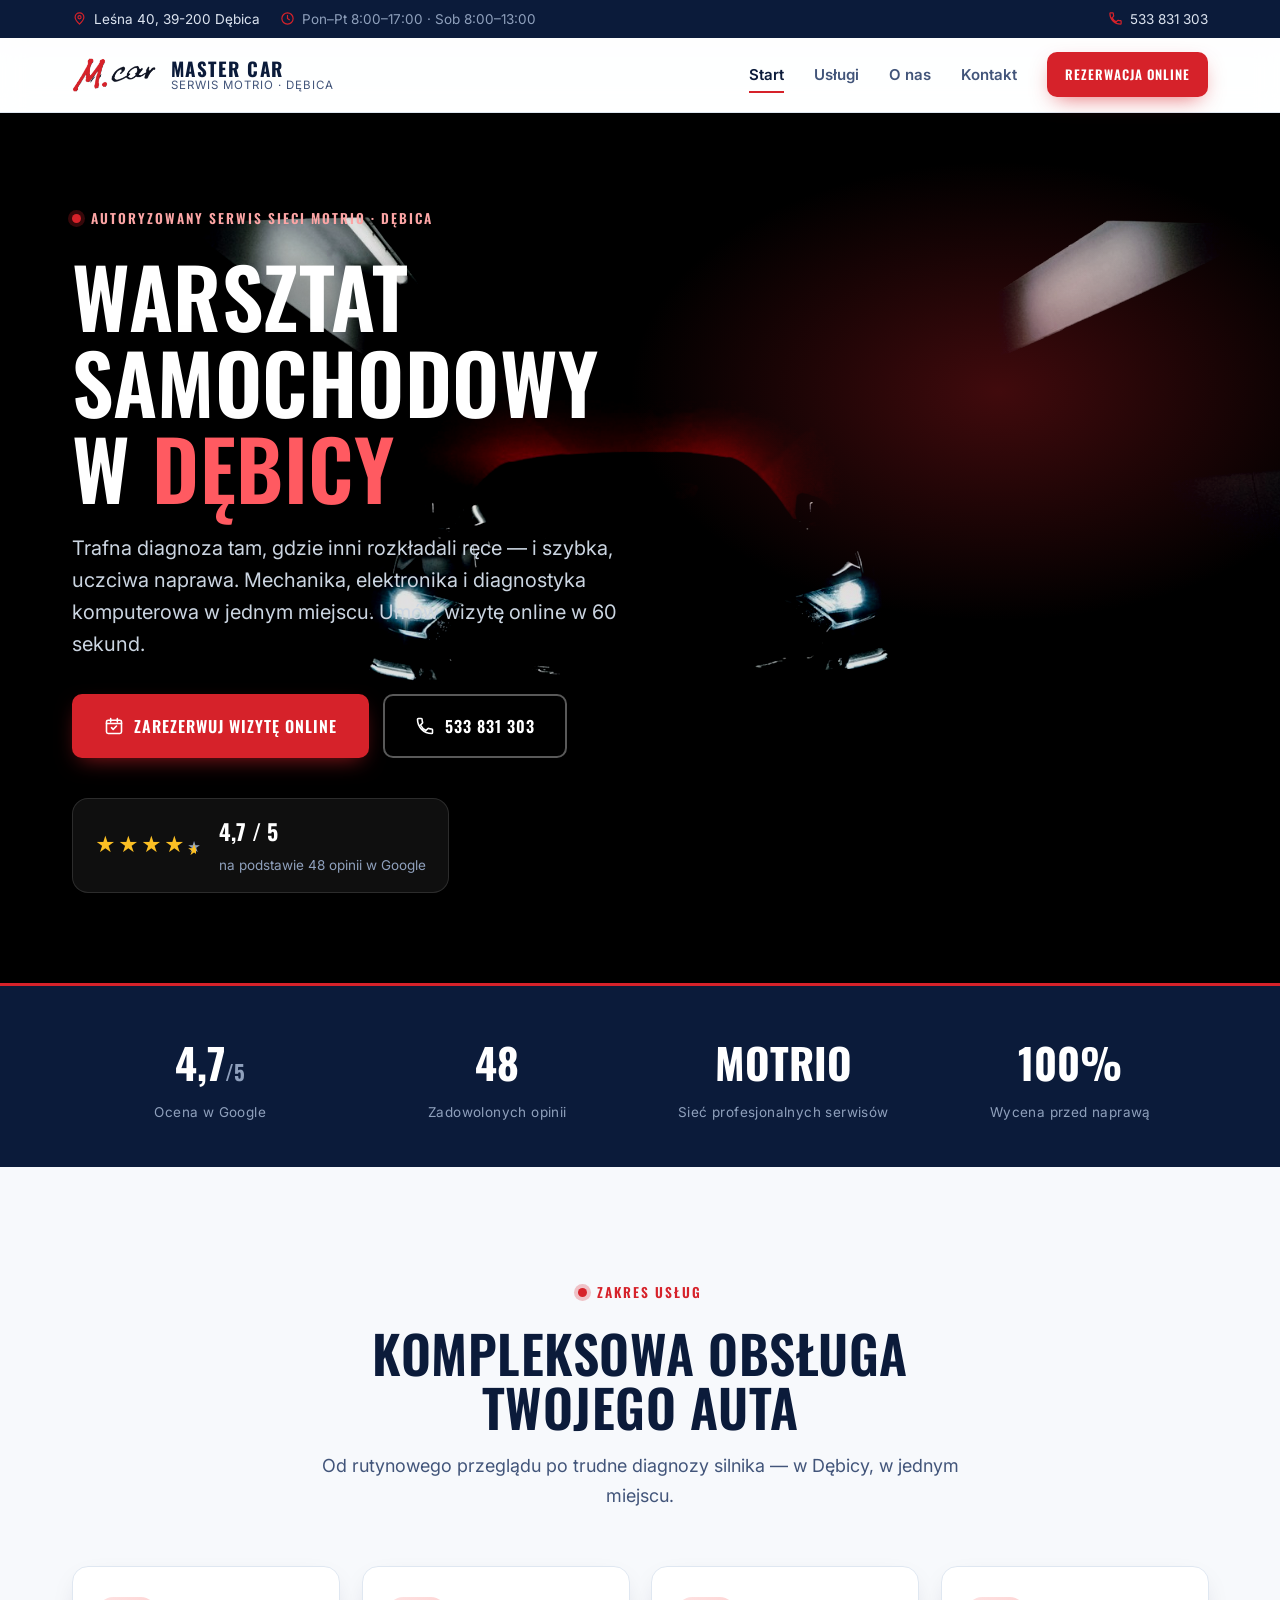
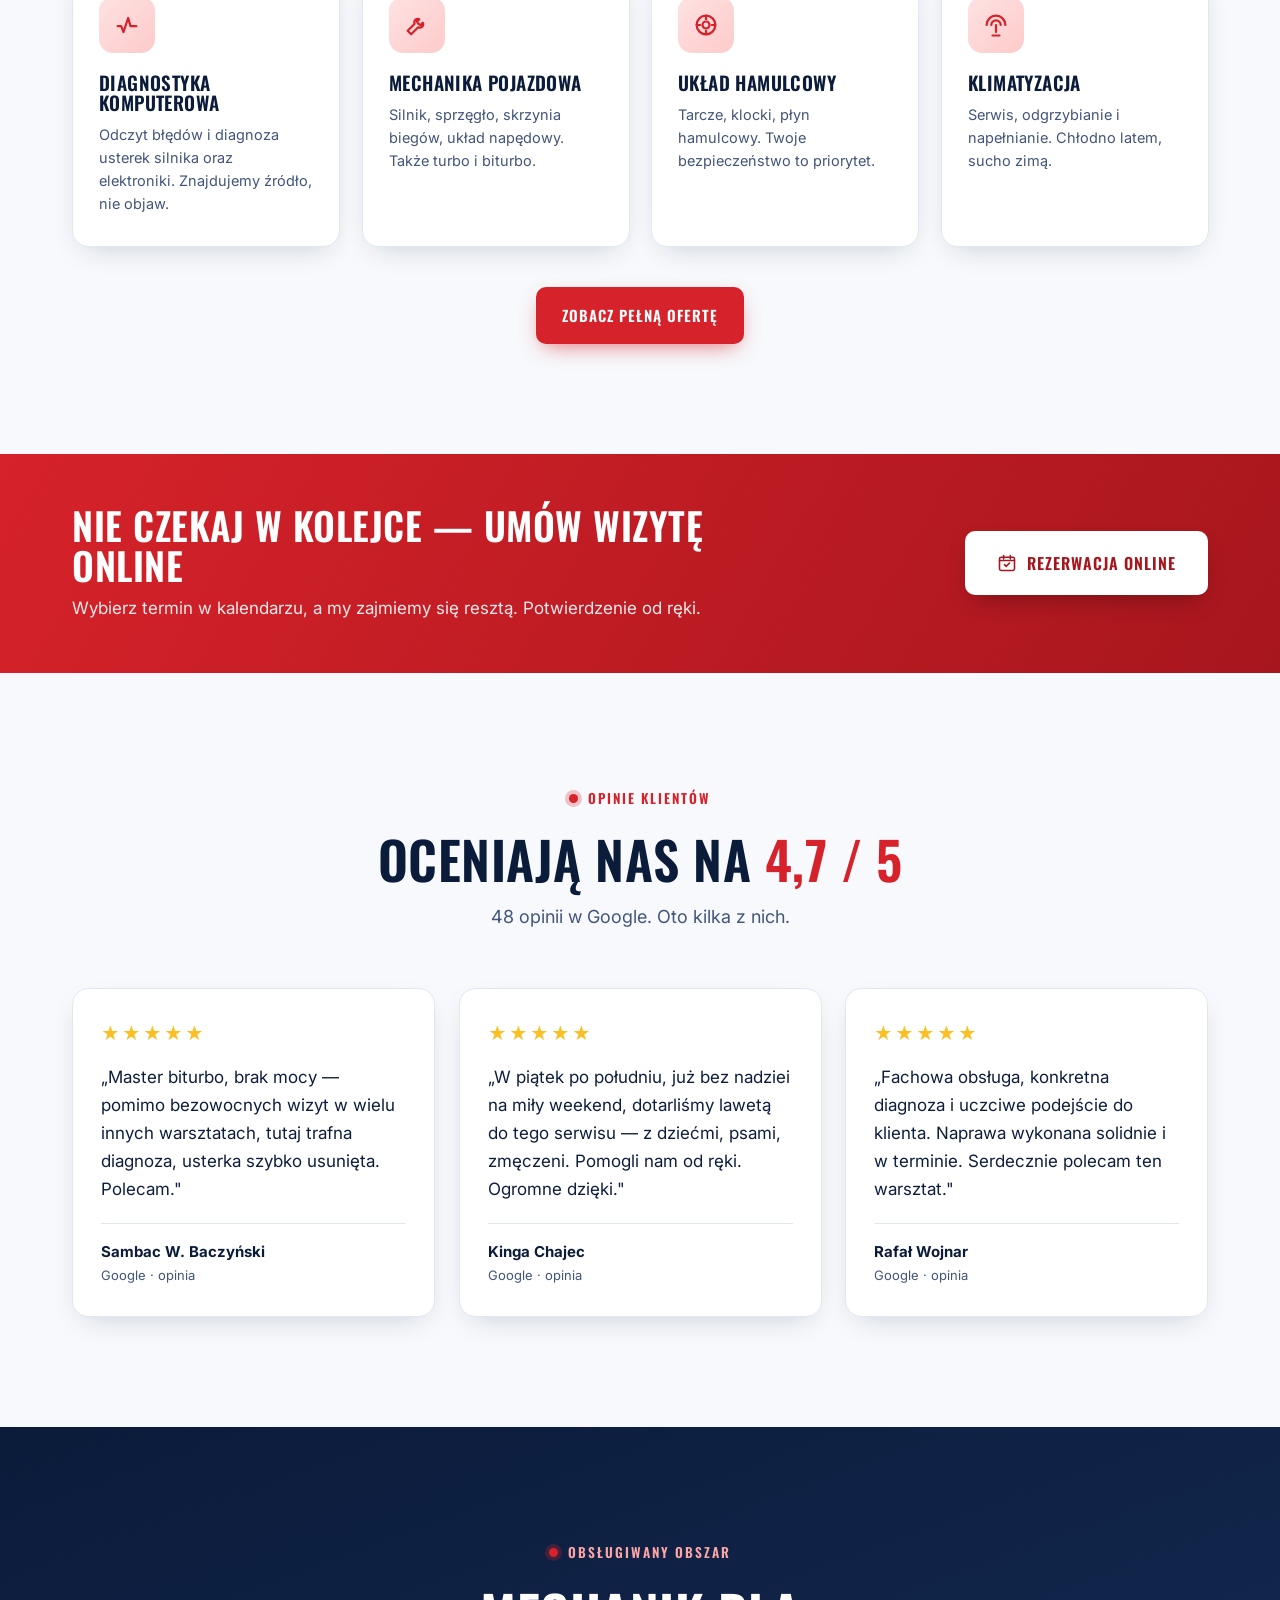
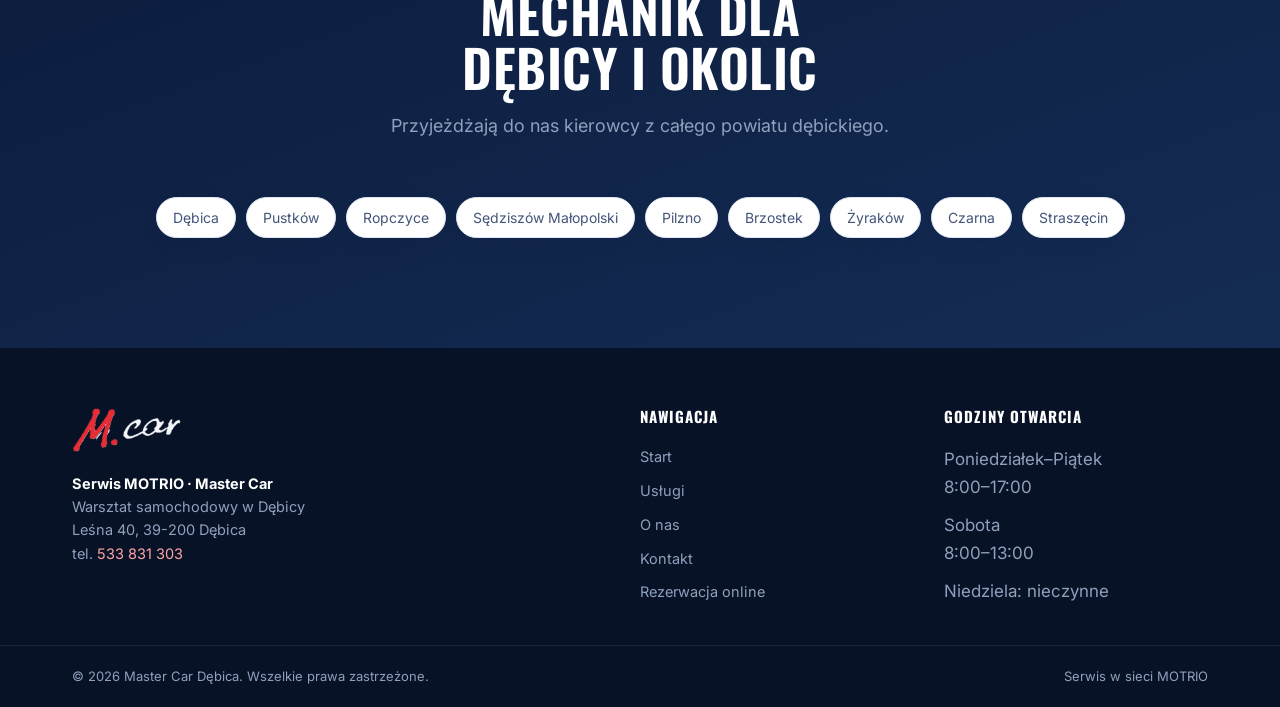
==== commit 1e28b3aa: "Hero: realistyczne zdjecie auta (Unsplash, free license) zamiast SVG, smooth animacje reveal+float, " ====
--- a/index.html
+++ b/index.html
@@ -86,48 +86,7 @@
 <section class="hero">
   <div class="hero__bg" aria-hidden="true">
     <div class="hero__car">
-      <svg class="car" viewBox="0 0 820 380" aria-hidden="true">
-        <defs>
-          <linearGradient id="body" x1="0" y1="0" x2="0" y2="1">
-            <stop offset="0" stop-color="#2a4878"/><stop offset="0.45" stop-color="#182f59"/><stop offset="1" stop-color="#0b1b3a"/>
-          </linearGradient>
-          <linearGradient id="glass" x1="0" y1="0" x2="0" y2="1"><stop offset="0" stop-color="#5980b3"/><stop offset="1" stop-color="#1b3157"/></linearGradient>
-          <radialGradient id="rimg" cx="0.4" cy="0.35" r="0.8"><stop offset="0" stop-color="#eef2f9"/><stop offset="1" stop-color="#8b97ab"/></radialGradient>
-          <radialGradient id="glow" cx="0.5" cy="0.5" r="0.5"><stop offset="0" stop-color="#D6222A" stop-opacity="0.7"/><stop offset="1" stop-color="#D6222A" stop-opacity="0"/></radialGradient>
-        </defs>
-        <ellipse cx="410" cy="340" rx="300" ry="26" fill="url(#glow)"/>
-        <ellipse cx="410" cy="350" rx="315" ry="16" fill="#000" opacity="0.32"/>
-        <path d="M 66 288 C 66 262 84 252 112 248 L 300 214 C 316 210 322 206 332 200 C 352 168 396 120 476 118 L 556 120 C 620 124 668 150 706 188 L 744 216 C 754 226 760 240 758 258 L 754 288 L 660 288 A 62 62 0 0 0 536 288 L 286 288 A 62 62 0 0 0 162 288 L 66 288 Z" fill="url(#body)" stroke="#0a1730" stroke-width="2"/>
-        <path d="M 120 246 L 300 213 C 318 209 326 204 336 198 C 356 166 398 124 476 122" fill="none" stroke="#8fb0dd" stroke-width="3" opacity="0.5" stroke-linecap="round"/>
-        <path d="M 168 288 L 286 288 A 62 62 0 0 1 536 288 L 660 288 L 696 288 L 696 300 L 128 300 L 128 288 Z" fill="#081226" opacity="0.6"/>
-        <path d="M 352 196 C 374 160 406 134 452 130 L 528 132 C 566 136 596 150 620 176 L 560 196 Z" fill="url(#glass)" stroke="#0a1730" stroke-width="2"/>
-        <path d="M 470 129 L 470 196" stroke="#0a1730" stroke-width="3" opacity="0.6"/>
-        <path d="M 360 192 C 380 162 408 140 448 136" fill="none" stroke="#bcd2f0" stroke-width="2" opacity="0.5"/>
-        <path d="M 112 250 L 300 232 C 420 224 560 232 720 250" fill="none" stroke="#D6222A" stroke-width="4" opacity="0.95" stroke-linecap="round"/>
-        <path d="M 70 256 C 84 252 100 252 116 256 L 112 268 C 98 266 84 266 72 268 Z" fill="#eef3ff" opacity="0.9"/>
-        <path d="M 70 272 L 104 272" stroke="#D6222A" stroke-width="3" stroke-linecap="round" opacity="0.85"/>
-        <rect x="716" y="248" width="38" height="10" rx="5" fill="#D6222A"/><rect x="716" y="248" width="38" height="4" rx="2" fill="#ff6a70" opacity="0.8"/>
-        <g>
-          <circle cx="224" cy="288" r="60" fill="#0c0c12"/><circle cx="224" cy="288" r="59" fill="none" stroke="#20242e" stroke-width="7"/>
-          <g class="rim">
-            <circle cx="224" cy="288" r="33" fill="#D6222A"/><circle cx="224" cy="288" r="33" fill="none" stroke="#7a0f14" stroke-width="2"/>
-            <g stroke="#d3dae6" stroke-width="8" stroke-linecap="round">
-              <line x1="224" y1="288" x2="224" y2="257"/><line x1="224" y1="288" x2="254" y2="298"/><line x1="224" y1="288" x2="242" y2="314"/><line x1="224" y1="288" x2="206" y2="314"/><line x1="224" y1="288" x2="194" y2="298"/>
-            </g>
-            <circle cx="224" cy="288" r="11" fill="url(#rimg)"/><circle cx="224" cy="288" r="4" fill="#3a4152"/>
-          </g>
-        </g>
-        <g>
-          <circle cx="598" cy="288" r="60" fill="#0c0c12"/><circle cx="598" cy="288" r="59" fill="none" stroke="#20242e" stroke-width="7"/>
-          <g class="rim">
-            <circle cx="598" cy="288" r="33" fill="#D6222A"/><circle cx="598" cy="288" r="33" fill="none" stroke="#7a0f14" stroke-width="2"/>
-            <g stroke="#d3dae6" stroke-width="8" stroke-linecap="round">
-              <line x1="598" y1="288" x2="598" y2="257"/><line x1="598" y1="288" x2="628" y2="298"/><line x1="598" y1="288" x2="616" y2="314"/><line x1="598" y1="288" x2="580" y2="314"/><line x1="598" y1="288" x2="568" y2="298"/>
-            </g>
-            <circle cx="598" cy="288" r="11" fill="url(#rimg)"/><circle cx="598" cy="288" r="4" fill="#3a4152"/>
-          </g>
-        </g>
-      </svg>
+      <img src="assets/hero-car.jpg" alt="" width="1600" height="1067" class="hero__photo">
     </div>
   </div>
   <span class="hero__line" aria-hidden="true"></span>
--- a/styles.css
+++ b/styles.css
@@ -96,18 +96,17 @@
   background:radial-gradient(48% 44% at 78% 32%,rgba(214,34,42,.30),transparent 60%);
   animation:heroGlow 9s ease-in-out infinite alternate}
 @keyframes heroGlow{0%{opacity:.55;transform:translate(0,0)}100%{opacity:1;transform:translate(-4%,3%)}}
-/* auto w hero (3D wjazd + krecace sie kola + unoszenie) */
-.hero__car{position:absolute;right:-3%;bottom:8%;width:min(700px,56vw);z-index:0;pointer-events:none;
-  transform-origin:center;animation:carIn 1.2s cubic-bezier(.2,.75,.25,1) both}
-.hero__car .car{width:100%;height:auto;display:block;stroke:none;animation:carFloat 6s ease-in-out 1.3s infinite alternate}
-.hero__car .car ellipse,.hero__car .car rect{stroke:none}
-.hero__car .rim{transform-box:fill-box;transform-origin:center;animation:wheelspin 1.5s cubic-bezier(.15,.6,.2,1) both}
-@keyframes carIn{
-  0%{opacity:0;transform:perspective(1300px) rotateY(-24deg) translateX(90px) scale(.92)}
-  100%{opacity:1;transform:perspective(1300px) rotateY(-7deg) translateX(0) scale(1)}
-}
-@keyframes carFloat{from{transform:translateY(0)}to{transform:translateY(-12px)}}
-@keyframes wheelspin{from{transform:rotate(0)}to{transform:rotate(860deg)}}
+/* realistyczne zdjecie auta w hero */
+.hero__car{position:absolute;inset:0;z-index:0;pointer-events:none;
+  animation:photoReveal 1.6s cubic-bezier(.16,1,.3,1) both}
+.hero__photo{width:100%;height:100%;object-fit:cover;object-position:center 40%;
+  animation:photoFloat 8s ease-in-out 1.8s infinite alternate;
+  filter:brightness(0.85) contrast(1.1)}
+@keyframes photoReveal{
+  0%{opacity:0;transform:scale(1.15) translateY(30px)}
+  100%{opacity:1;transform:scale(1) translateY(0)}
+}
+@keyframes photoFloat{from{transform:scale(1)}to{transform:scale(1.04) translateY(-8px)}}
 /* speed-line: czerwona smuga przelatujaca przez hero */
 .hero__line{position:absolute;left:-30%;bottom:18%;width:26%;height:2px;z-index:1;border-radius:2px;
   background:linear-gradient(90deg,transparent,rgba(214,34,42,.9),transparent);
@@ -280,12 +279,14 @@
   .footer__inner{grid-template-columns:1fr;gap:30px}
   .hero__actions .btn{width:100%}
   .hero__rating{width:100%}
-  .hero{min-height:auto;padding-bottom:clamp(240px,64vw,340px)}
-  .hero__car{width:150%;right:-28%;bottom:0;opacity:.85}
+  .hero{min-height:auto;padding-bottom:0}
+  .hero__car{inset:0;opacity:.7}
+  .hero__photo{object-position:center 35%}
   .hero__inner{position:relative;z-index:2}
 }
 @media (max-width:480px){
-  .hero__car{width:172%;right:-36%;opacity:.8}
+  .hero__car{opacity:.6}
+  .hero__photo{object-position:60% 35%}
 }
 @media (max-width:380px){
   body{font-size:16px}
@@ -415,6 +416,6 @@
   html{scroll-behavior:auto}
   .reveal{opacity:1;transform:none}
   .hero__inner .eyebrow,.hero__title,.hero__lead,.hero__actions,.hero__rating{opacity:1;transform:none}
-  .hero__car,.hero__car .car,.hero__car .rim,.hero__bg::after{animation:none!important;opacity:1}
+  .hero__car,.hero__photo,.hero__bg::after{animation:none!important;opacity:1}
   main{animation:none!important}
 }
